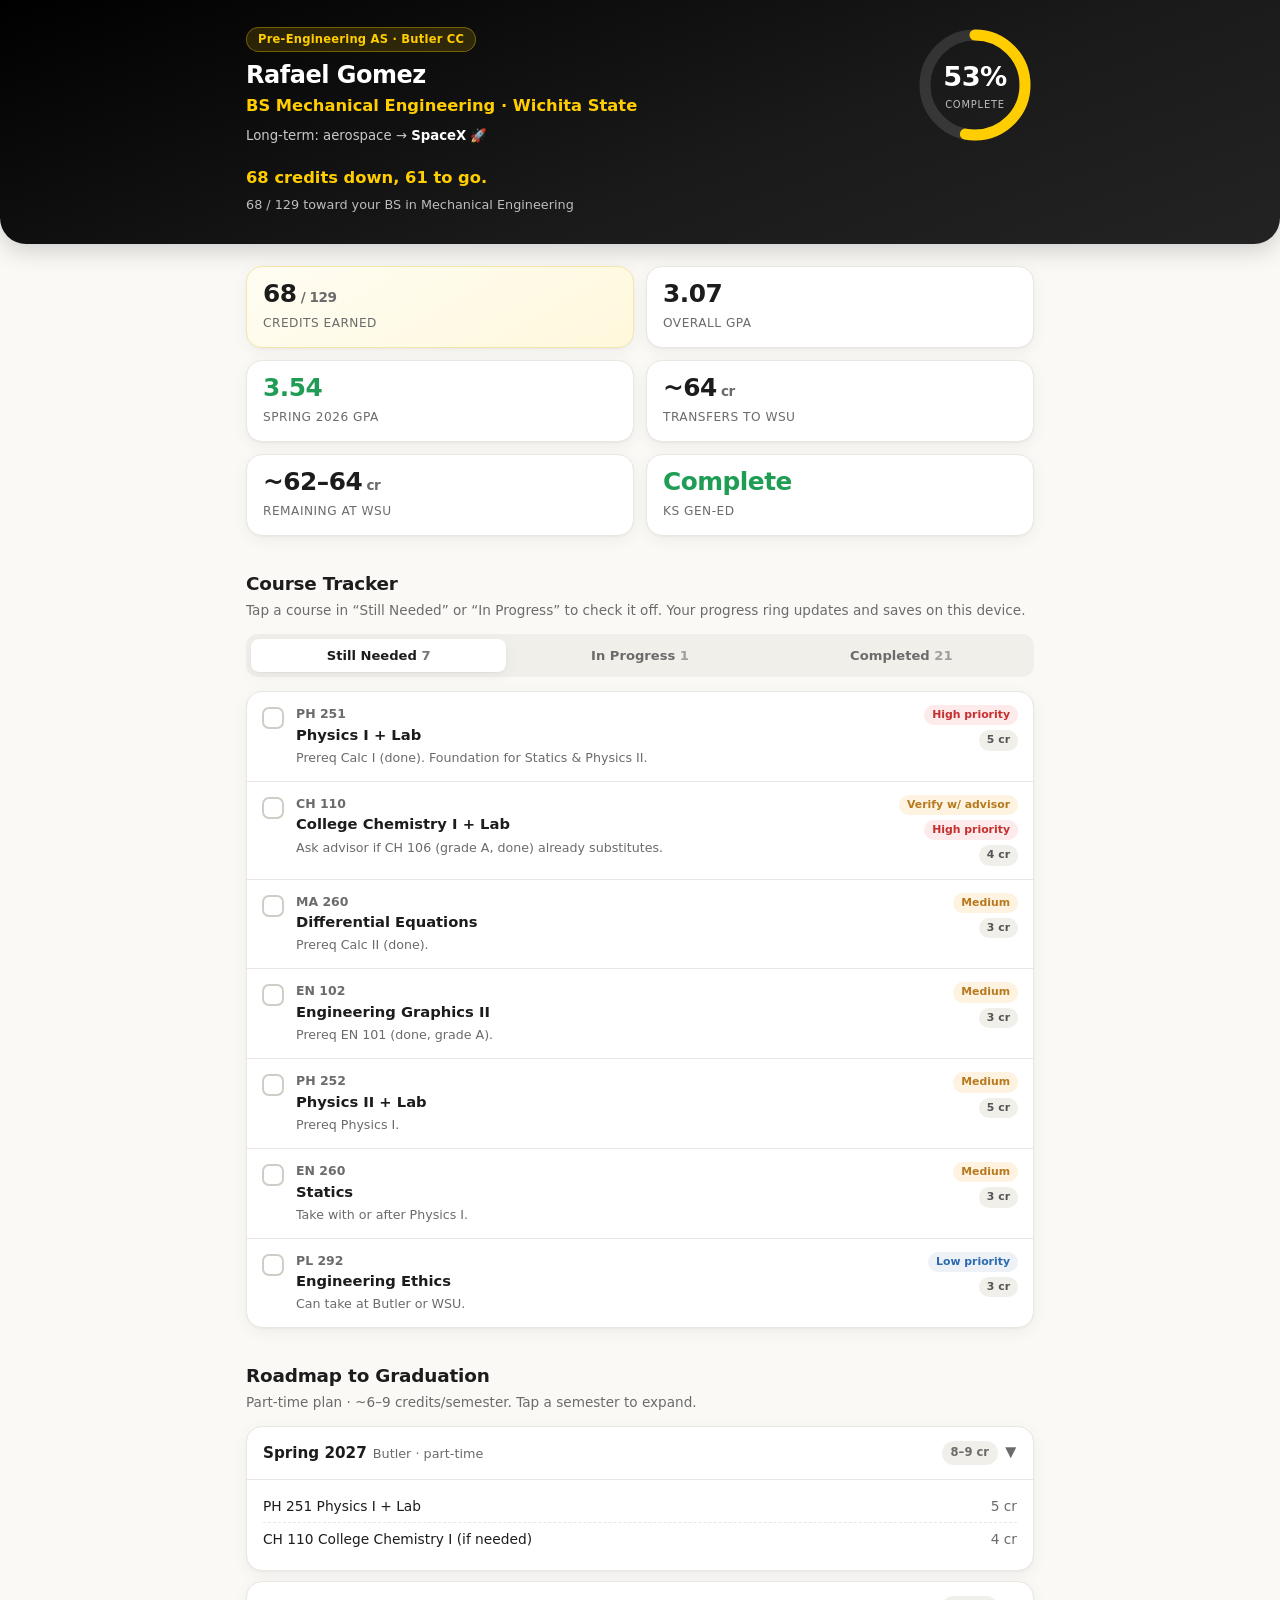
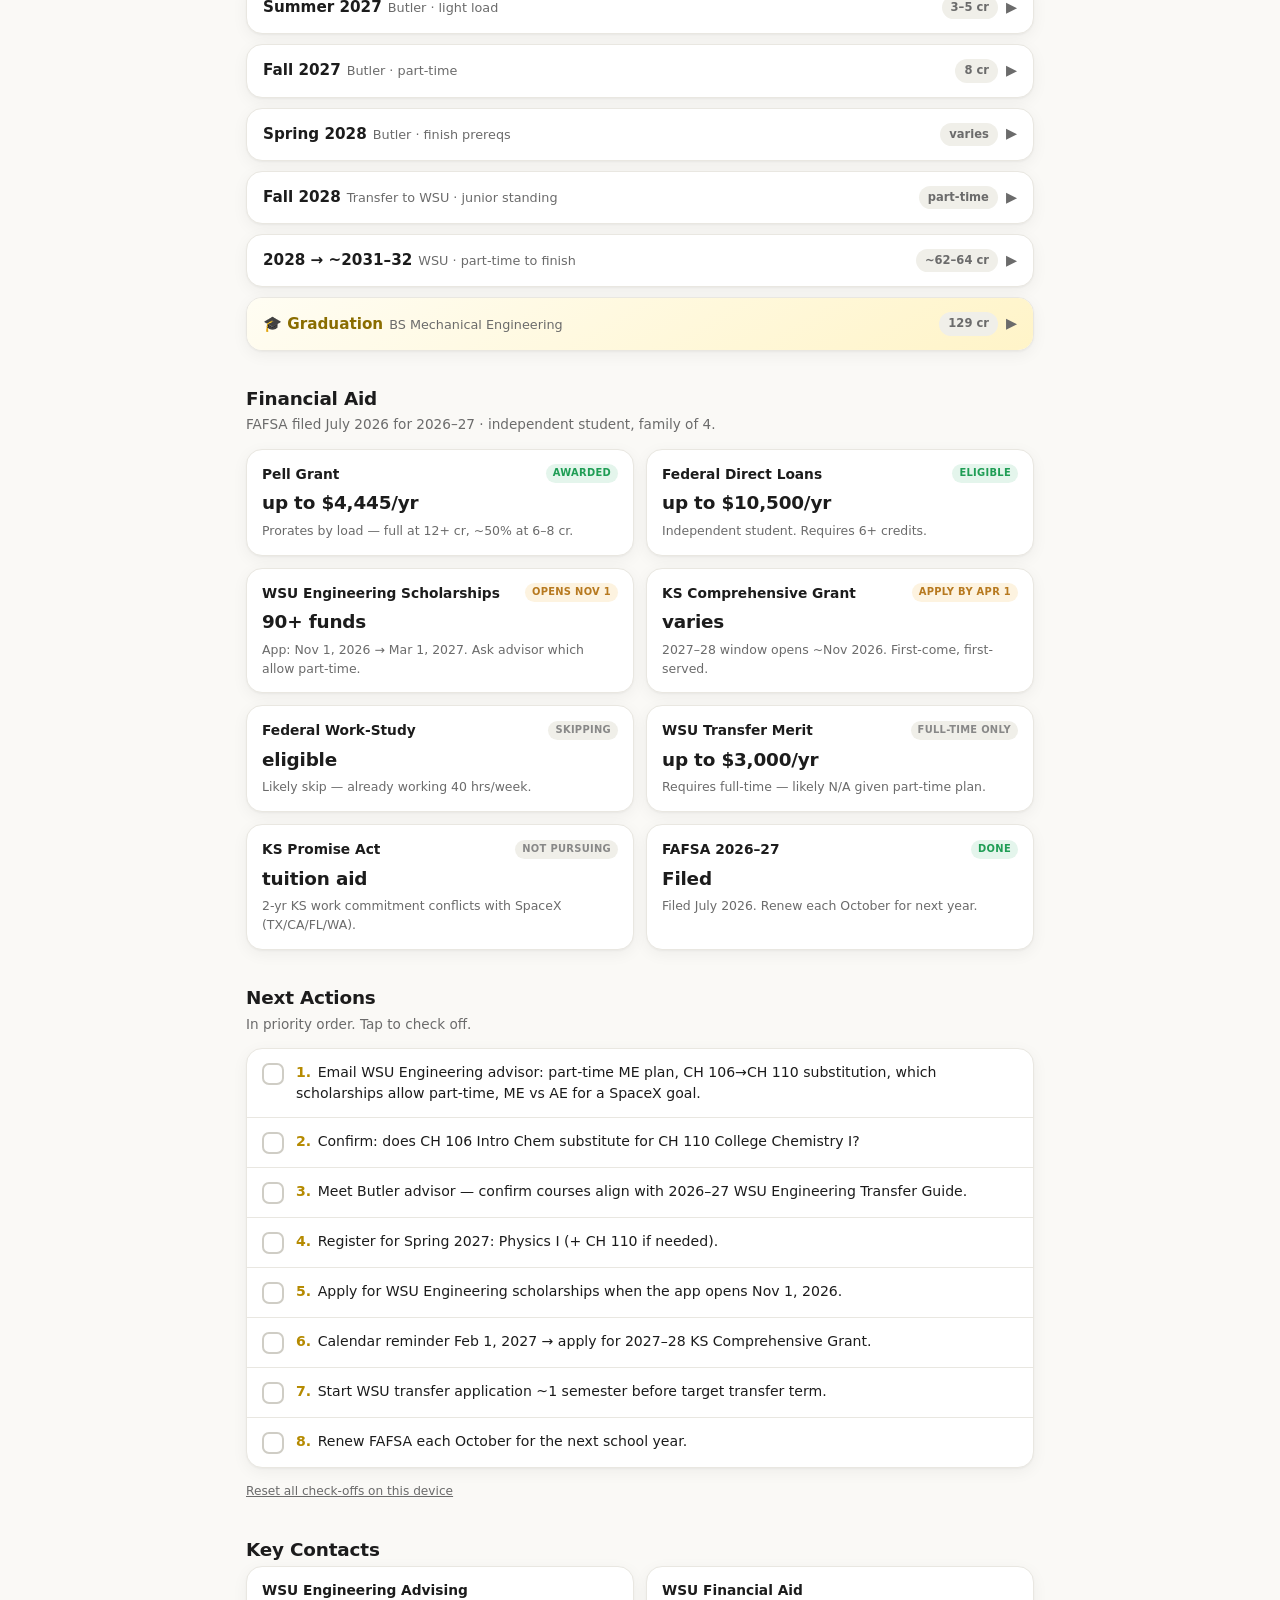
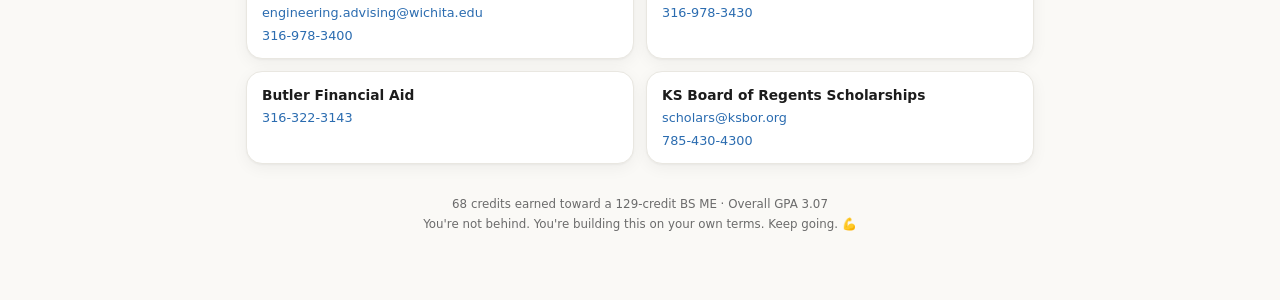
==== index.html @ cb92fef7 "Initial commit: WSU ME transfer tracker" ====
<!DOCTYPE html>
<html lang="en">
<head>
<meta charset="UTF-8">
<meta name="viewport" content="width=device-width, initial-scale=1.0">
<meta name="theme-color" content="#000000">
<title>Rafael's WSU ME Transfer Tracker</title>
<style>
/* ============================================================
   ALL YOUR DATA IS IN data.js — you don't need to touch this file
   to update a course. See README.md.
   ============================================================ */
:root{
  --gold:#FFCD00;
  --gold-soft:#FFE580;
  --black:#111111;
  --ink:#1c1c1c;
  --muted:#6b6b6b;
  --bg:#faf9f6;
  --card:#ffffff;
  --line:#e9e7e1;
  --green:#1f9d55;
  --green-soft:#e4f5ec;
  --amber:#b7791f;
  --amber-soft:#fdf3e0;
  --blue:#2b6cb0;
  --shadow:0 1px 2px rgba(0,0,0,.04),0 4px 16px rgba(0,0,0,.05);
  --radius:16px;
}
*{box-sizing:border-box;margin:0;padding:0}
html{-webkit-text-size-adjust:100%}
body{
  font-family:'Inter',system-ui,-apple-system,'Segoe UI',Roboto,sans-serif;
  background:var(--bg);color:var(--ink);line-height:1.5;
  padding-bottom:56px;
}
.wrap{max-width:820px;margin:0 auto;padding:0 16px}
h2{font-size:1.15rem;letter-spacing:-.01em;margin-bottom:2px}
.section{margin-top:34px}
.section-sub{color:var(--muted);font-size:.85rem;margin-bottom:14px}
.card{background:var(--card);border:1px solid var(--line);border-radius:var(--radius);box-shadow:var(--shadow)}

/* ---------- HERO ---------- */
.hero{
  background:linear-gradient(160deg,#000 0%,#1a1a1a 60%,#232323 100%);
  color:#fff;border-radius:0 0 26px 26px;padding:26px 0 30px;
  box-shadow:0 6px 24px rgba(0,0,0,.18);
}
.hero .wrap{display:flex;flex-direction:column;gap:20px}
.hero-top{display:flex;justify-content:space-between;align-items:flex-start;gap:16px;flex-wrap:wrap}
.hero h1{font-size:1.5rem;line-height:1.15;letter-spacing:-.02em}
.hero .goal{color:var(--gold);font-weight:600;font-size:1.02rem;margin-top:4px}
.hero .meta{color:#c9c9c9;font-size:.83rem;margin-top:8px}
.hero .meta b{color:#fff;font-weight:600}
.badge{display:inline-block;background:rgba(255,205,0,.14);color:var(--gold);
  border:1px solid rgba(255,205,0,.35);border-radius:999px;padding:3px 11px;font-size:.72rem;font-weight:600;letter-spacing:.02em}

/* progress ring */
.ring-wrap{display:flex;align-items:center;gap:16px}
.ring{position:relative;width:118px;height:118px;flex-shrink:0}
.ring svg{transform:rotate(-90deg)}
.ring .val{position:absolute;inset:0;display:flex;flex-direction:column;align-items:center;justify-content:center}
.ring .pct{font-size:1.7rem;font-weight:700;letter-spacing:-.02em}
.ring .lbl{font-size:.62rem;color:#bdbdbd;text-transform:uppercase;letter-spacing:.08em}
.motiv{font-size:1.02rem;font-weight:600}
.motiv b{color:var(--gold)}
.motiv .sub{display:block;color:#bdbdbd;font-size:.8rem;font-weight:400;margin-top:4px}

/* ---------- KPI ---------- */
.kpis{display:grid;grid-template-columns:repeat(2,1fr);gap:12px}
.kpi{padding:15px 16px}
.kpi .n{font-size:1.55rem;font-weight:700;letter-spacing:-.02em;line-height:1}
.kpi .n small{font-size:.85rem;color:var(--muted);font-weight:600}
.kpi .k{color:var(--muted);font-size:.76rem;margin-top:7px;text-transform:uppercase;letter-spacing:.04em}
.kpi.ok .n{color:var(--green)}
.kpi.gold{background:linear-gradient(150deg,#fffdf3,#fff8dc);border-color:#f2e6a8}

/* ---------- TABS ---------- */
.tabs{display:flex;gap:6px;background:#f0efe9;padding:5px;border-radius:12px;margin-bottom:14px}
.tab{flex:1;border:none;background:transparent;padding:9px 6px;border-radius:8px;font-size:.82rem;font-weight:600;color:var(--muted);cursor:pointer;font-family:inherit;transition:.15s}
.tab.active{background:#fff;color:var(--ink);box-shadow:var(--shadow)}
.tab .cnt{opacity:.6;font-weight:600}

/* ---------- COURSE ROWS ---------- */
.course{display:flex;align-items:flex-start;gap:12px;padding:13px 15px;border-bottom:1px solid var(--line)}
.course:last-child{border-bottom:none}
.course .check{width:22px;height:22px;border-radius:7px;border:2px solid #cfcdc5;flex-shrink:0;margin-top:2px;display:flex;align-items:center;justify-content:center;cursor:pointer;transition:.15s;background:#fff}
.course.done .check{background:var(--green);border-color:var(--green)}
.course .check svg{opacity:0;transition:.15s}
.course.done .check svg{opacity:1}
.course.static .check{cursor:default;border-radius:50%;border-color:var(--green);background:var(--green)}
.course .body{flex:1;min-width:0}
.course .title{font-weight:600;font-size:.92rem}
.course.done .title{color:var(--muted)}
.course .code{color:var(--muted);font-weight:600;font-size:.78rem}
.course .notes{color:var(--muted);font-size:.79rem;margin-top:3px}
.course .right{display:flex;flex-direction:column;align-items:flex-end;gap:5px;flex-shrink:0}
.pill{font-size:.68rem;font-weight:700;padding:2px 8px;border-radius:999px;white-space:nowrap}
.pill.grade{background:var(--green-soft);color:var(--green)}
.pill.cr{background:#f0efe9;color:#555}
.pill.hi{background:#fdeaea;color:#c53030}
.pill.med{background:var(--amber-soft);color:var(--amber)}
.pill.low{background:#eef2f7;color:var(--blue)}
.pill.verify{background:#fdf3e0;color:var(--amber)}

/* ---------- ROADMAP ---------- */
.term{margin-bottom:10px;overflow:hidden}
.term-head{display:flex;justify-content:space-between;align-items:center;padding:14px 16px;cursor:pointer;gap:10px}
.term-head .t{font-weight:700;font-size:.95rem}
.term-head .t span{color:var(--muted);font-weight:500;font-size:.8rem;margin-left:6px}
.term-head .load{font-size:.72rem;color:var(--muted);background:#f0efe9;padding:3px 9px;border-radius:999px;font-weight:600}
.term-head .chev{color:var(--muted);transition:.2s;font-size:.9rem}
.term.open .chev{transform:rotate(90deg)}
.term-body{display:none;padding:0 16px 14px;border-top:1px solid var(--line)}
.term.open .term-body{display:block}
.term-body ul{list-style:none;margin-top:10px}
.term-body li{display:flex;justify-content:space-between;gap:10px;padding:6px 0;font-size:.86rem;border-bottom:1px dashed var(--line)}
.term-body li:last-child{border-bottom:none}
.term-body li span:last-child{color:var(--muted);flex-shrink:0}
.term.grad .term-head{background:linear-gradient(150deg,#fffdf3,#fff4c8);border-color:#f2e6a8}
.term.grad .t{color:#8a6d00}

/* ---------- AID ---------- */
.aid-grid{display:grid;grid-template-columns:repeat(2,1fr);gap:12px}
.aid{padding:14px 15px}
.aid .h{display:flex;justify-content:space-between;align-items:center;gap:8px;margin-bottom:5px}
.aid .name{font-weight:600;font-size:.86rem}
.aid .amt{font-size:1.15rem;font-weight:700;letter-spacing:-.01em;margin:3px 0 5px}
.aid .d{color:var(--muted);font-size:.78rem}
.tag{font-size:.62rem;font-weight:700;padding:2px 7px;border-radius:999px;text-transform:uppercase;letter-spacing:.03em;white-space:nowrap}
.tag.on{background:var(--green-soft);color:var(--green)}
.tag.soon{background:var(--amber-soft);color:var(--amber)}
.tag.off{background:#f0efe9;color:#888}

/* ---------- TASKS ---------- */
.task{display:flex;gap:12px;padding:13px 15px;border-bottom:1px solid var(--line);align-items:flex-start}
.task:last-child{border-bottom:none}
.task .check{width:22px;height:22px;border-radius:7px;border:2px solid #cfcdc5;flex-shrink:0;margin-top:1px;display:flex;align-items:center;justify-content:center;cursor:pointer;background:#fff;transition:.15s}
.task.done .check{background:var(--green);border-color:var(--green)}
.task .check svg{opacity:0}.task.done .check svg{opacity:1}
.task .txt{font-size:.88rem}
.task.done .txt{color:var(--muted);text-decoration:line-through}
.task .n{font-weight:700;color:var(--gold-dark,#b58a00);margin-right:2px}

/* ---------- CONTACTS ---------- */
.contacts{display:grid;grid-template-columns:repeat(2,1fr);gap:12px}
.contact{padding:13px 15px}
.contact .who{font-weight:600;font-size:.86rem}
.contact a{color:var(--blue);text-decoration:none;font-size:.8rem;display:block;margin-top:3px;word-break:break-word}

.reset{background:none;border:none;color:var(--muted);font-size:.76rem;text-decoration:underline;cursor:pointer;font-family:inherit;margin-top:16px}
.foot{text-align:center;color:var(--muted);font-size:.74rem;margin:30px 0 10px;line-height:1.7}

@media(max-width:560px){
  .kpis{grid-template-columns:repeat(2,1fr)}
  .aid-grid,.contacts{grid-template-columns:1fr}
  .hero-top{flex-direction:column}
  .hero h1{font-size:1.35rem}
}
</style>
</head>
<body>

<!-- ============ HERO ============ -->
<header class="hero">
  <div class="wrap">
    <div class="hero-top">
      <div>
        <span class="badge">Pre-Engineering AS · Butler CC</span>
        <h1 style="margin-top:10px">Rafael Gomez</h1>
        <div class="goal">BS Mechanical Engineering · Wichita State</div>
        <div class="meta">Long-term: aerospace → <b>SpaceX</b> 🚀</div>
      </div>
      <div class="ring-wrap">
        <div class="ring">
          <svg width="118" height="118" viewBox="0 0 118 118">
            <circle cx="59" cy="59" r="50" fill="none" stroke="rgba(255,255,255,.12)" stroke-width="11"/>
            <circle id="ringFill" cx="59" cy="59" r="50" fill="none" stroke="#FFCD00" stroke-width="11" stroke-linecap="round" stroke-dasharray="314.16" stroke-dashoffset="314.16"/>
          </svg>
          <div class="val"><div class="pct" id="ringPct">0%</div><div class="lbl">complete</div></div>
        </div>
      </div>
    </div>
    <div class="motiv" id="motiv">Loading…</div>
  </div>
</header>

<div class="wrap">

  <!-- ============ KPIs ============ -->
  <section class="section" style="margin-top:22px">
    <div class="kpis" id="kpis"></div>
  </section>

  <!-- ============ COURSE TRACKER ============ -->
  <section class="section">
    <h2>Course Tracker</h2>
    <div class="section-sub">Tap a course in “Still Needed” or “In Progress” to check it off. Your progress ring updates and saves on this device.</div>
    <div class="tabs" id="tabs"></div>
    <div class="card" id="courseList"></div>
  </section>

  <!-- ============ ROADMAP ============ -->
  <section class="section">
    <h2>Roadmap to Graduation</h2>
    <div class="section-sub">Part-time plan · ~6–9 credits/semester. Tap a semester to expand.</div>
    <div id="roadmap"></div>
  </section>

  <!-- ============ FINANCIAL AID ============ -->
  <section class="section">
    <h2>Financial Aid</h2>
    <div class="section-sub">FAFSA filed July 2026 for 2026–27 · independent student, family of 4.</div>
    <div class="aid-grid" id="aid"></div>
  </section>

  <!-- ============ TASKS ============ -->
  <section class="section">
    <h2>Next Actions</h2>
    <div class="section-sub">In priority order. Tap to check off.</div>
    <div class="card" id="tasks"></div>
    <button class="reset" id="resetBtn">Reset all check-offs on this device</button>
  </section>

  <!-- ============ CONTACTS ============ -->
  <section class="section">
    <h2>Key Contacts</h2>
    <div class="contacts" id="contacts"></div>
  </section>

  <div class="foot">
    68 credits earned toward a 129-credit BS ME · Overall GPA 3.07<br>
    You're not behind. You're building this on your own terms. Keep going. 💪
  </div>
</div>

<script src="data.js"></script>
<script>
/* ============================================================
   RENDERING LOGIC — you shouldn't need to edit below this line.
   To update your data, edit data.js.
   ============================================================ */
const STORE_KEY = 'rafael-wsu-tracker-v1';
let state = load();

function load(){ try{return JSON.parse(localStorage.getItem(STORE_KEY))||{}}catch(e){return {}} }
function save(){ try{localStorage.setItem(STORE_KEY, JSON.stringify(state))}catch(e){} }

// merge saved checkoffs into course/task data
DATA.courses.forEach(c=>{ if(c.id in state) c.done = state[c.id]; });
DATA.tasks.forEach(t=>{ if(t.id in state) t.done = state[t.id]; });

const CHECK = '<svg width="13" height="13" viewBox="0 0 24 24" fill="none" stroke="#fff" stroke-width="3.5" stroke-linecap="round" stroke-linejoin="round"><polyline points="20 6 9 17 4 12"/></svg>';

/* ---------- progress ---------- */
function computeProgress(){
  const base = DATA.creditsEarnedBase;
  const bonus = DATA.courses
    .filter(c=>c.done && (c.status==='needed'||c.status==='progress'))
    .reduce((s,c)=>s+c.credits,0);
  const earned = base + bonus;
  const pct = Math.min(100, Math.round(earned/DATA.totalCredits*100));
  return {earned, pct, remaining: DATA.totalCredits-earned};
}
function renderRing(){
  const {earned,pct,remaining}=computeProgress();
  const circ=314.16;
  document.getElementById('ringFill').style.strokeDashoffset = circ-(circ*pct/100);
  document.getElementById('ringPct').textContent = pct+'%';
  document.getElementById('motiv').innerHTML =
    `<b>${earned} credits down, ${remaining} to go.</b>`+
    `<span class="sub">${earned} / ${DATA.totalCredits} toward your BS in Mechanical Engineering</span>`;
}

/* ---------- KPIs ---------- */
function renderKpis(){
  const el=document.getElementById('kpis');
  el.innerHTML = DATA.kpis.map(k=>`
    <div class="card kpi ${k.cls||''}">
      <div class="n">${k.value}${k.unit?`<small> ${k.unit}</small>`:''}</div>
      <div class="k">${k.label}</div>
    </div>`).join('');
}

/* ---------- courses ---------- */
let activeTab='needed';
function renderTabs(){
  const counts={completed:0,progress:0,needed:0};
  DATA.courses.forEach(c=>counts[c.status]++);
  const tabs=[
    {id:'needed',label:'Still Needed'},
    {id:'progress',label:'In Progress'},
    {id:'completed',label:'Completed'},
  ];
  document.getElementById('tabs').innerHTML = tabs.map(t=>
    `<button class="tab ${t.id===activeTab?'active':''}" data-tab="${t.id}">${t.label} <span class="cnt">${counts[t.id]}</span></button>`
  ).join('');
  document.querySelectorAll('.tab').forEach(b=>b.onclick=()=>{activeTab=b.dataset.tab;renderTabs();renderCourses();});
}
function prioPill(p){
  if(p==='high')return '<span class="pill hi">High priority</span>';
  if(p==='med')return '<span class="pill med">Medium</span>';
  if(p==='low')return '<span class="pill low">Low priority</span>';
  return '';
}
function renderCourses(){
  const list=DATA.courses.filter(c=>c.status===activeTab);
  const el=document.getElementById('courseList');
  el.innerHTML=list.map(c=>{
    const done=!!c.done;
    const isStatic=c.status==='completed';
    const right = isStatic
      ? `<span class="pill grade">${c.grade}</span><span class="pill cr">${c.credits} cr</span><span class="course-term" style="color:var(--muted);font-size:.72rem">${c.term||''}</span>`
      : `${c.verify?'<span class="pill verify">Verify w/ advisor</span>':''}${prioPill(c.prio)}<span class="pill cr">${c.credits} cr</span>`;
    return `<div class="course ${done?'done':''} ${isStatic?'static':''}" data-id="${c.id}" data-static="${isStatic}">
      <div class="check">${CHECK}</div>
      <div class="body">
        <div class="code">${c.code}</div>
        <div class="title">${c.title}</div>
        ${c.notes?`<div class="notes">${c.notes}</div>`:''}
      </div>
      <div class="right">${right}</div>
    </div>`;
  }).join('') || '<div style="padding:20px;text-align:center;color:var(--muted);font-size:.85rem">Nothing here.</div>';

  el.querySelectorAll('.course').forEach(row=>{
    if(row.dataset.static==='true')return;
    row.querySelector('.check').onclick=()=>{
      const id=row.dataset.id;
      const c=DATA.courses.find(x=>x.id===id);
      c.done=!c.done; state[id]=c.done; save();
      renderCourses(); renderRing(); renderTabs();
    };
  });
}

/* ---------- roadmap ---------- */
function renderRoadmap(){
  document.getElementById('roadmap').innerHTML = DATA.roadmap.map((t,i)=>`
    <div class="card term ${i===0?'open':''} ${t.grad?'grad':''}">
      <div class="term-head">
        <div class="t">${t.term}${t.note?`<span>${t.note}</span>`:''}</div>
        <div style="display:flex;align-items:center;gap:8px">
          <span class="load">${t.load}</span>
          <span class="chev">▶</span>
        </div>
      </div>
      <div class="term-body">
        <ul>${t.courses.map(c=>`<li><span>${c.name}</span><span>${c.cr}</span></li>`).join('')}</ul>
      </div>
    </div>`).join('');
  document.querySelectorAll('.term-head').forEach(h=>h.onclick=()=>h.parentElement.classList.toggle('open'));
}

/* ---------- aid ---------- */
function renderAid(){
  document.getElementById('aid').innerHTML = DATA.aid.map(a=>`
    <div class="card aid">
      <div class="h"><div class="name">${a.name}</div><span class="tag ${a.tagCls}">${a.tag}</span></div>
      <div class="amt">${a.amount}</div>
      <div class="d">${a.detail}</div>
    </div>`).join('');
}

/* ---------- tasks ---------- */
function renderTasks(){
  const el=document.getElementById('tasks');
  el.innerHTML=DATA.tasks.map((t,i)=>`
    <div class="task ${t.done?'done':''}" data-id="${t.id}">
      <div class="check">${CHECK}</div>
      <div class="txt"><span class="n">${i+1}.</span> ${t.text}</div>
    </div>`).join('');
  el.querySelectorAll('.task').forEach(row=>{
    row.querySelector('.check').onclick=()=>{
      const id=row.dataset.id, t=DATA.tasks.find(x=>x.id===id);
      t.done=!t.done; state[id]=t.done; save(); renderTasks();
    };
  });
}

/* ---------- contacts ---------- */
function renderContacts(){
  document.getElementById('contacts').innerHTML = DATA.contacts.map(c=>`
    <div class="card contact">
      <div class="who">${c.who}</div>
      ${c.email?`<a href="mailto:${c.email}">${c.email}</a>`:''}
      ${c.phone?`<a href="tel:${c.phone.replace(/[^0-9]/g,'')}">${c.phone}</a>`:''}
    </div>`).join('');
}

document.getElementById('resetBtn').onclick=()=>{
  if(confirm('Reset all check-offs on this device? Your data.js is not affected.')){
    localStorage.removeItem(STORE_KEY); location.reload();
  }
};

renderRing();renderKpis();renderTabs();renderCourses();renderRoadmap();renderAid();renderTasks();renderContacts();
</script>
</body>
</html>
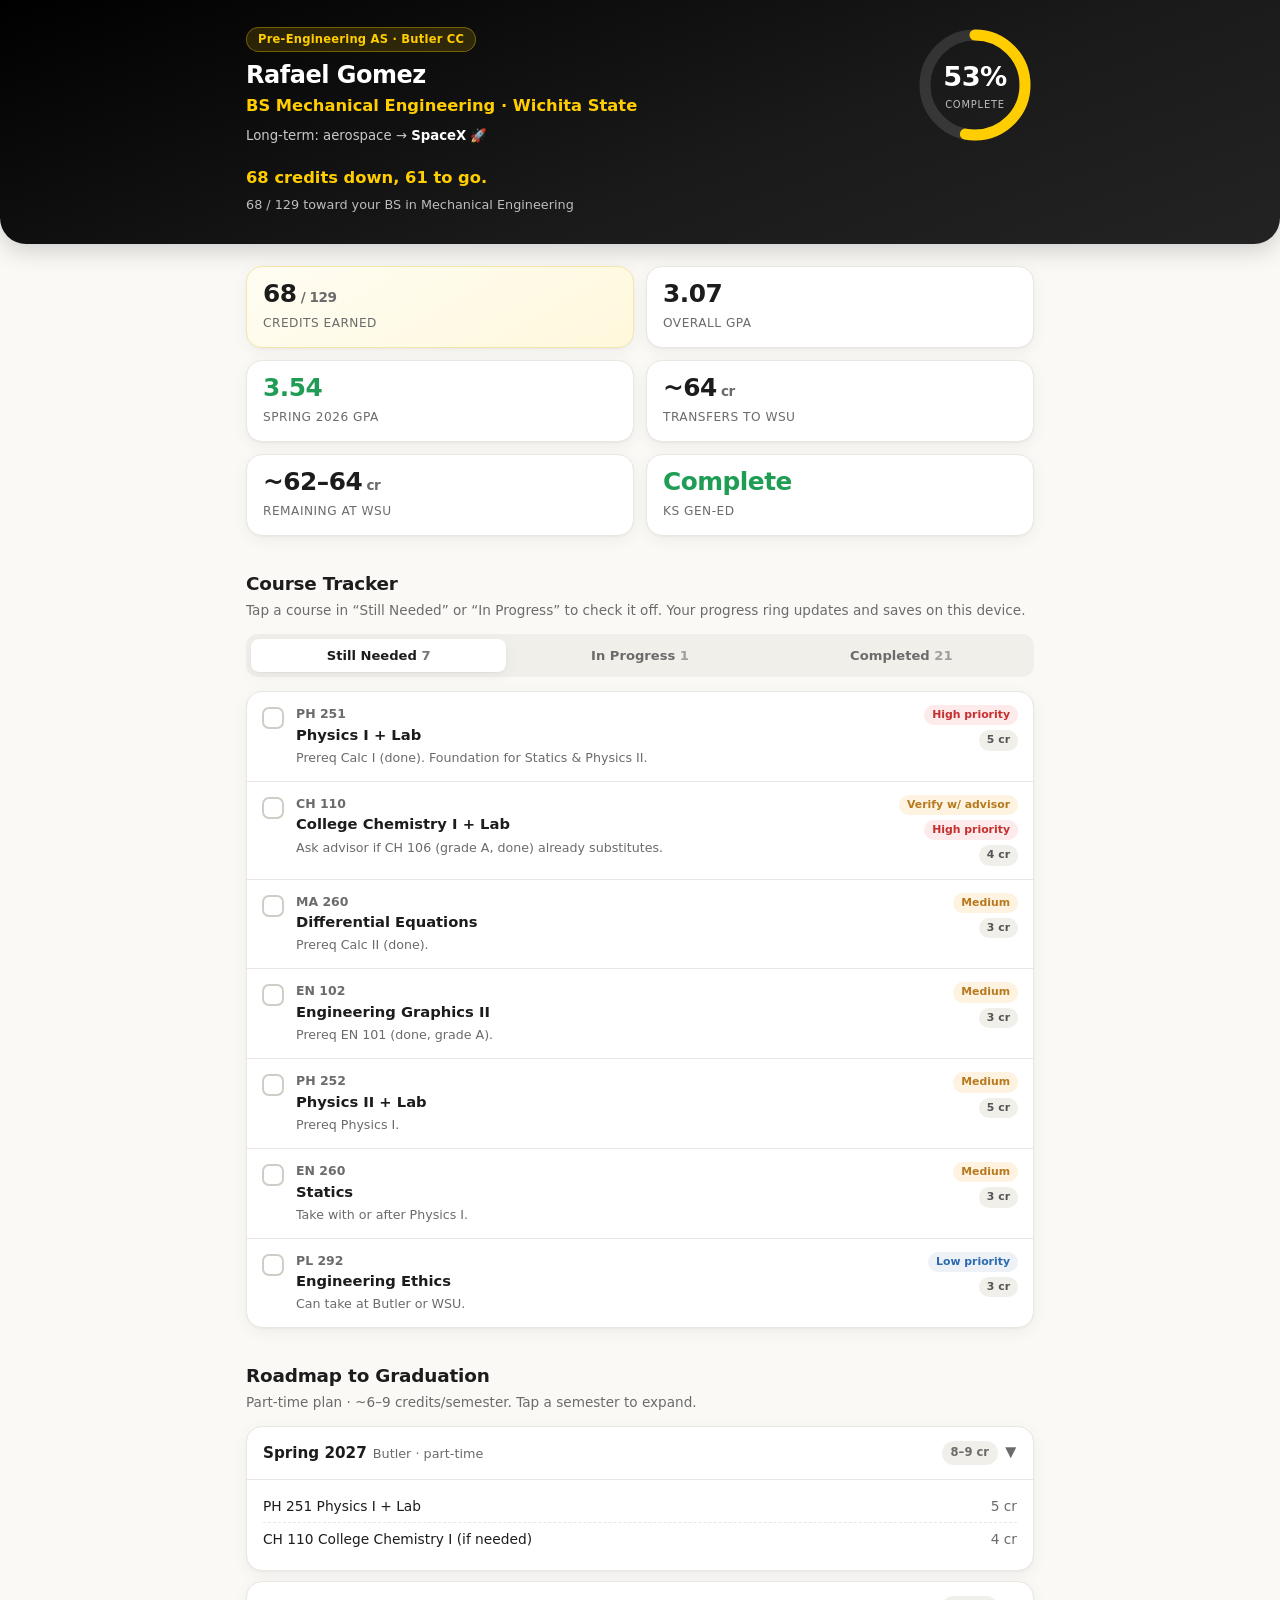
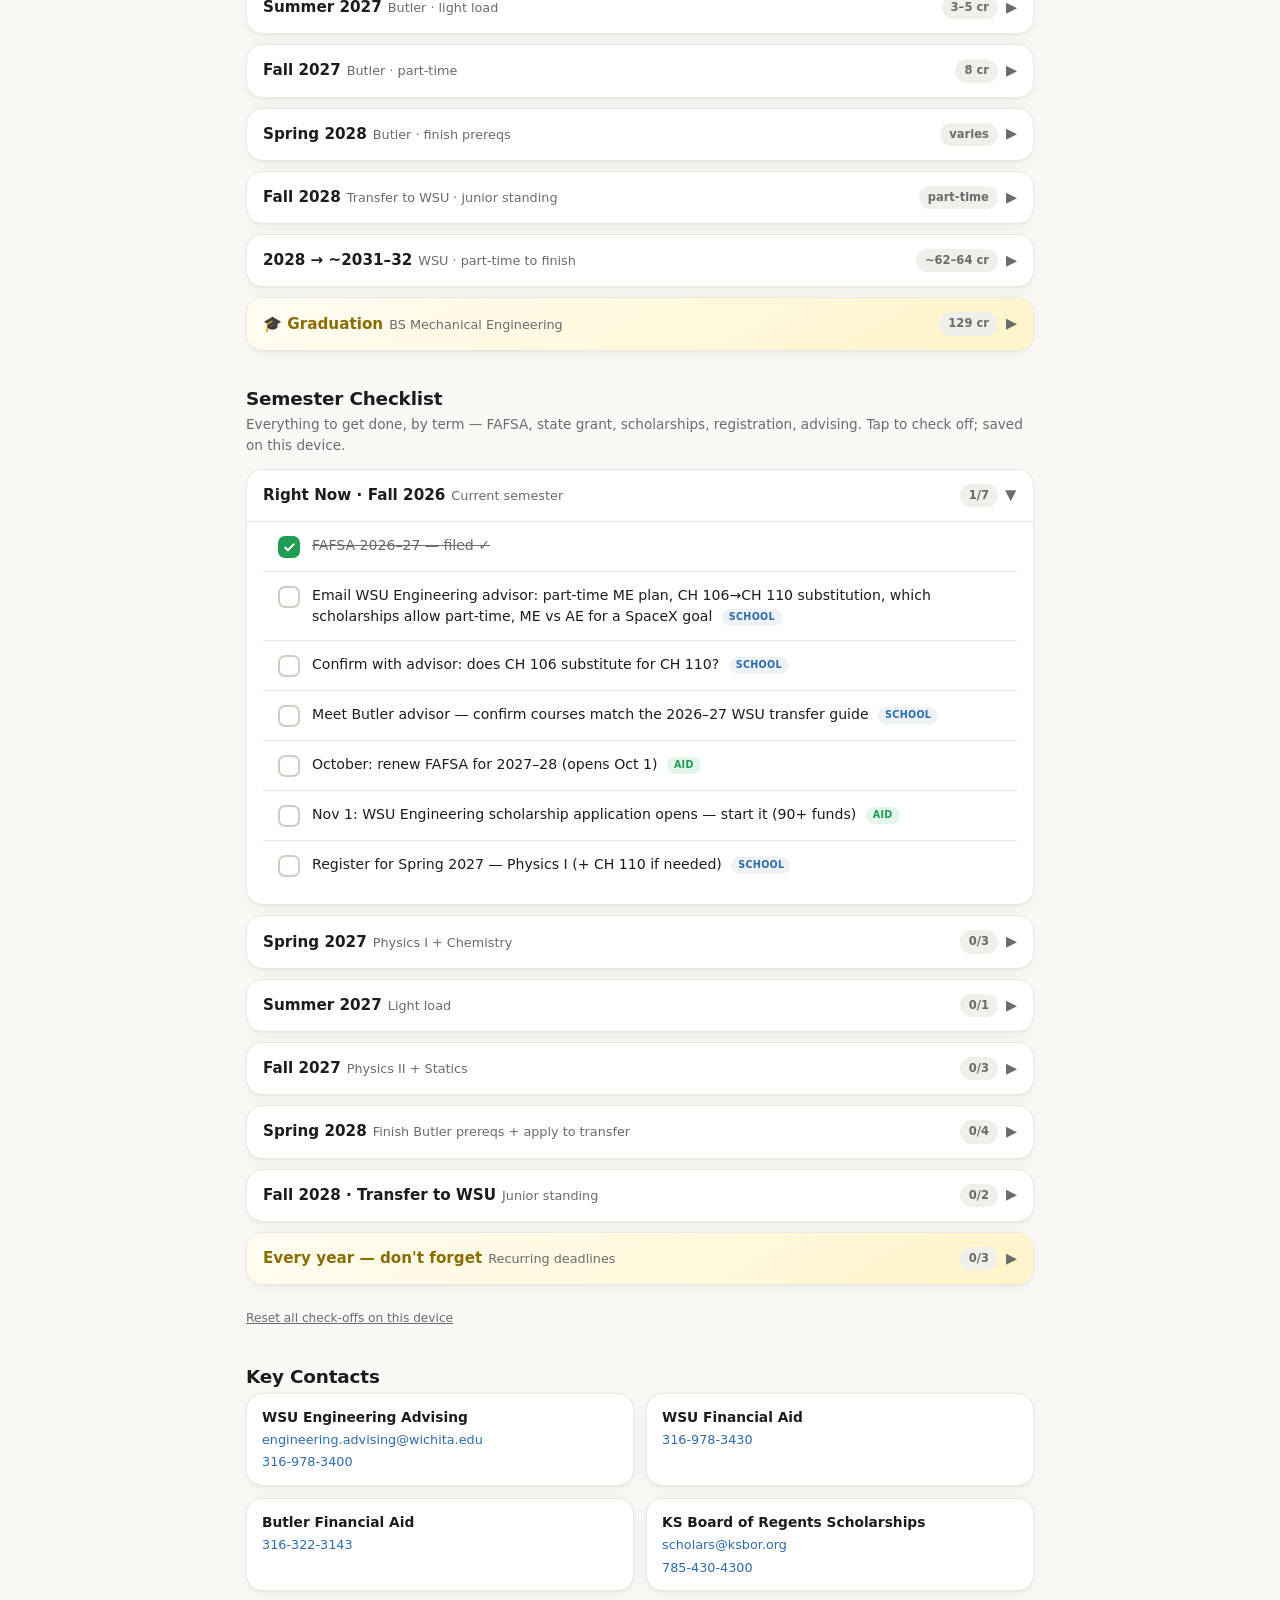
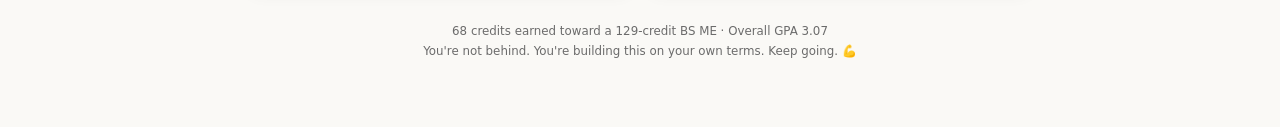
==== commit 2e458be6: "Replace financial data with semester checklist" ====
--- a/index.html
+++ b/index.html
@@ -141,6 +141,10 @@
 .task .txt{font-size:.88rem}
 .task.done .txt{color:var(--muted);text-decoration:line-through}
 .task .n{font-weight:700;color:var(--gold-dark,#b58a00);margin-right:2px}
+.ctag{font-size:.6rem;font-weight:700;padding:1px 7px;border-radius:999px;text-transform:uppercase;letter-spacing:.03em;white-space:nowrap;margin-left:5px;display:inline-block;vertical-align:middle}
+.ctag.deadline{background:#fdeaea;color:#c53030}
+.ctag.aid{background:var(--green-soft);color:var(--green)}
+.ctag.school{background:#eef2f7;color:var(--blue)}
 
 /* ---------- CONTACTS ---------- */
 .contacts{display:grid;grid-template-columns:repeat(2,1fr);gap:12px}
@@ -148,6 +152,17 @@
 .contact .who{font-weight:600;font-size:.86rem}
 .contact a{color:var(--blue);text-decoration:none;font-size:.8rem;display:block;margin-top:3px;word-break:break-word}
 
+/* ---------- LOCK ---------- */
+.lock{padding:22px 18px;text-align:center}
+.lock .lk{font-size:1.6rem;line-height:1}
+.lock .lt{font-weight:600;margin:8px 0 2px}
+.lock .ls{color:var(--muted);font-size:.8rem;margin-bottom:14px}
+.lock .row{display:flex;gap:8px;max-width:320px;margin:0 auto}
+.lock input{flex:1;padding:10px 12px;border:1px solid var(--line);border-radius:10px;font-size:.9rem;font-family:inherit;background:var(--bg)}
+.lock input:focus{outline:none;border-color:var(--gold);box-shadow:0 0 0 3px rgba(255,205,0,.25)}
+.lock button{background:var(--black);color:#fff;border:none;border-radius:10px;padding:10px 16px;font-weight:600;font-size:.86rem;cursor:pointer;font-family:inherit}
+.lock .err{color:#c53030;font-size:.78rem;margin-top:9px;min-height:1em}
+.relock{background:none;border:none;color:var(--muted);font-size:.74rem;text-decoration:underline;cursor:pointer;font-family:inherit;margin-top:10px}
 .reset{background:none;border:none;color:var(--muted);font-size:.76rem;text-decoration:underline;cursor:pointer;font-family:inherit;margin-top:16px}
 .foot{text-align:center;color:var(--muted);font-size:.74rem;margin:30px 0 10px;line-height:1.7}
 
@@ -207,18 +222,11 @@
     <div id="roadmap"></div>
   </section>
 
-  <!-- ============ FINANCIAL AID ============ -->
+  <!-- ============ SEMESTER CHECKLIST ============ -->
   <section class="section">
-    <h2>Financial Aid</h2>
-    <div class="section-sub">FAFSA filed July 2026 for 2026–27 · independent student, family of 4.</div>
-    <div class="aid-grid" id="aid"></div>
-  </section>
-
-  <!-- ============ TASKS ============ -->
-  <section class="section">
-    <h2>Next Actions</h2>
-    <div class="section-sub">In priority order. Tap to check off.</div>
-    <div class="card" id="tasks"></div>
+    <h2>Semester Checklist</h2>
+    <div class="section-sub">Everything to get done, by term — FAFSA, state grant, scholarships, registration, advising. Tap to check off; saved on this device.</div>
+    <div id="checklist"></div>
     <button class="reset" id="resetBtn">Reset all check-offs on this device</button>
   </section>
 
@@ -246,9 +254,9 @@
 function load(){ try{return JSON.parse(localStorage.getItem(STORE_KEY))||{}}catch(e){return {}} }
 function save(){ try{localStorage.setItem(STORE_KEY, JSON.stringify(state))}catch(e){} }
 
-// merge saved checkoffs into course/task data
+// merge saved checkoffs into course/checklist data
 DATA.courses.forEach(c=>{ if(c.id in state) c.done = state[c.id]; });
-DATA.tasks.forEach(t=>{ if(t.id in state) t.done = state[t.id]; });
+DATA.checklist.forEach(g=>g.items.forEach(it=>{ if(it.id in state) it.done = state[it.id]; }));
 
 const CHECK = '<svg width="13" height="13" viewBox="0 0 24 24" fill="none" stroke="#fff" stroke-width="3.5" stroke-linecap="round" stroke-linejoin="round"><polyline points="20 6 9 17 4 12"/></svg>';
 
@@ -352,28 +360,43 @@
   document.querySelectorAll('.term-head').forEach(h=>h.onclick=()=>h.parentElement.classList.toggle('open'));
 }
 
-/* ---------- aid ---------- */
-function renderAid(){
-  document.getElementById('aid').innerHTML = DATA.aid.map(a=>`
-    <div class="card aid">
-      <div class="h"><div class="name">${a.name}</div><span class="tag ${a.tagCls}">${a.tag}</span></div>
-      <div class="amt">${a.amount}</div>
-      <div class="d">${a.detail}</div>
-    </div>`).join('');
-}
-
-/* ---------- tasks ---------- */
-function renderTasks(){
-  const el=document.getElementById('tasks');
-  el.innerHTML=DATA.tasks.map((t,i)=>`
-    <div class="task ${t.done?'done':''}" data-id="${t.id}">
-      <div class="check">${CHECK}</div>
-      <div class="txt"><span class="n">${i+1}.</span> ${t.text}</div>
-    </div>`).join('');
+/* ---------- semester checklist ---------- */
+const TAG_LABEL={deadline:'Deadline', aid:'Aid', school:'School'};
+function renderChecklist(){
+  const el=document.getElementById('checklist');
+  el.innerHTML = DATA.checklist.map((g,gi)=>{
+    const total=g.items.length, done=g.items.filter(i=>i.done).length;
+    const allDone = done===total;
+    const rows=g.items.map(it=>{
+      const tag = (it.tag && TAG_LABEL[it.tag]) ? ` <span class="ctag ${it.tag}">${TAG_LABEL[it.tag]}</span>` : '';
+      return `<div class="task ${it.done?'done':''}" data-id="${it.id}">
+        <div class="check">${CHECK}</div>
+        <div class="txt">${it.text}${tag}</div>
+      </div>`;
+    }).join('');
+    return `<div class="card term ${gi===0?'open':''} ${g.recurring?'grad':''}">
+      <div class="term-head">
+        <div class="t">${g.term}${g.note?`<span>${g.note}</span>`:''}</div>
+        <div style="display:flex;align-items:center;gap:8px">
+          <span class="load">${done}/${total}${allDone&&total?' ✓':''}</span>
+          <span class="chev">▶</span>
+        </div>
+      </div>
+      <div class="term-body" style="padding-top:0">${rows}</div>
+    </div>`;
+  }).join('');
+
+  el.querySelectorAll('.term-head').forEach(h=>h.onclick=(e)=>{
+    if(e.target.closest('.task')) return;
+    h.parentElement.classList.toggle('open');
+  });
   el.querySelectorAll('.task').forEach(row=>{
-    row.querySelector('.check').onclick=()=>{
-      const id=row.dataset.id, t=DATA.tasks.find(x=>x.id===id);
-      t.done=!t.done; state[id]=t.done; save(); renderTasks();
+    row.querySelector('.check').onclick=(e)=>{
+      e.stopPropagation();
+      const id=row.dataset.id;
+      let item; DATA.checklist.forEach(g=>g.items.forEach(i=>{if(i.id===id)item=i;}));
+      if(!item)return;
+      item.done=!item.done; state[id]=item.done; save(); renderChecklist();
     };
   });
 }
@@ -394,7 +417,7 @@
   }
 };
 
-renderRing();renderKpis();renderTabs();renderCourses();renderRoadmap();renderAid();renderTasks();renderContacts();
+renderRing();renderKpis();renderTabs();renderCourses();renderRoadmap();renderChecklist();renderContacts();
 </script>
 </body>
 </html>
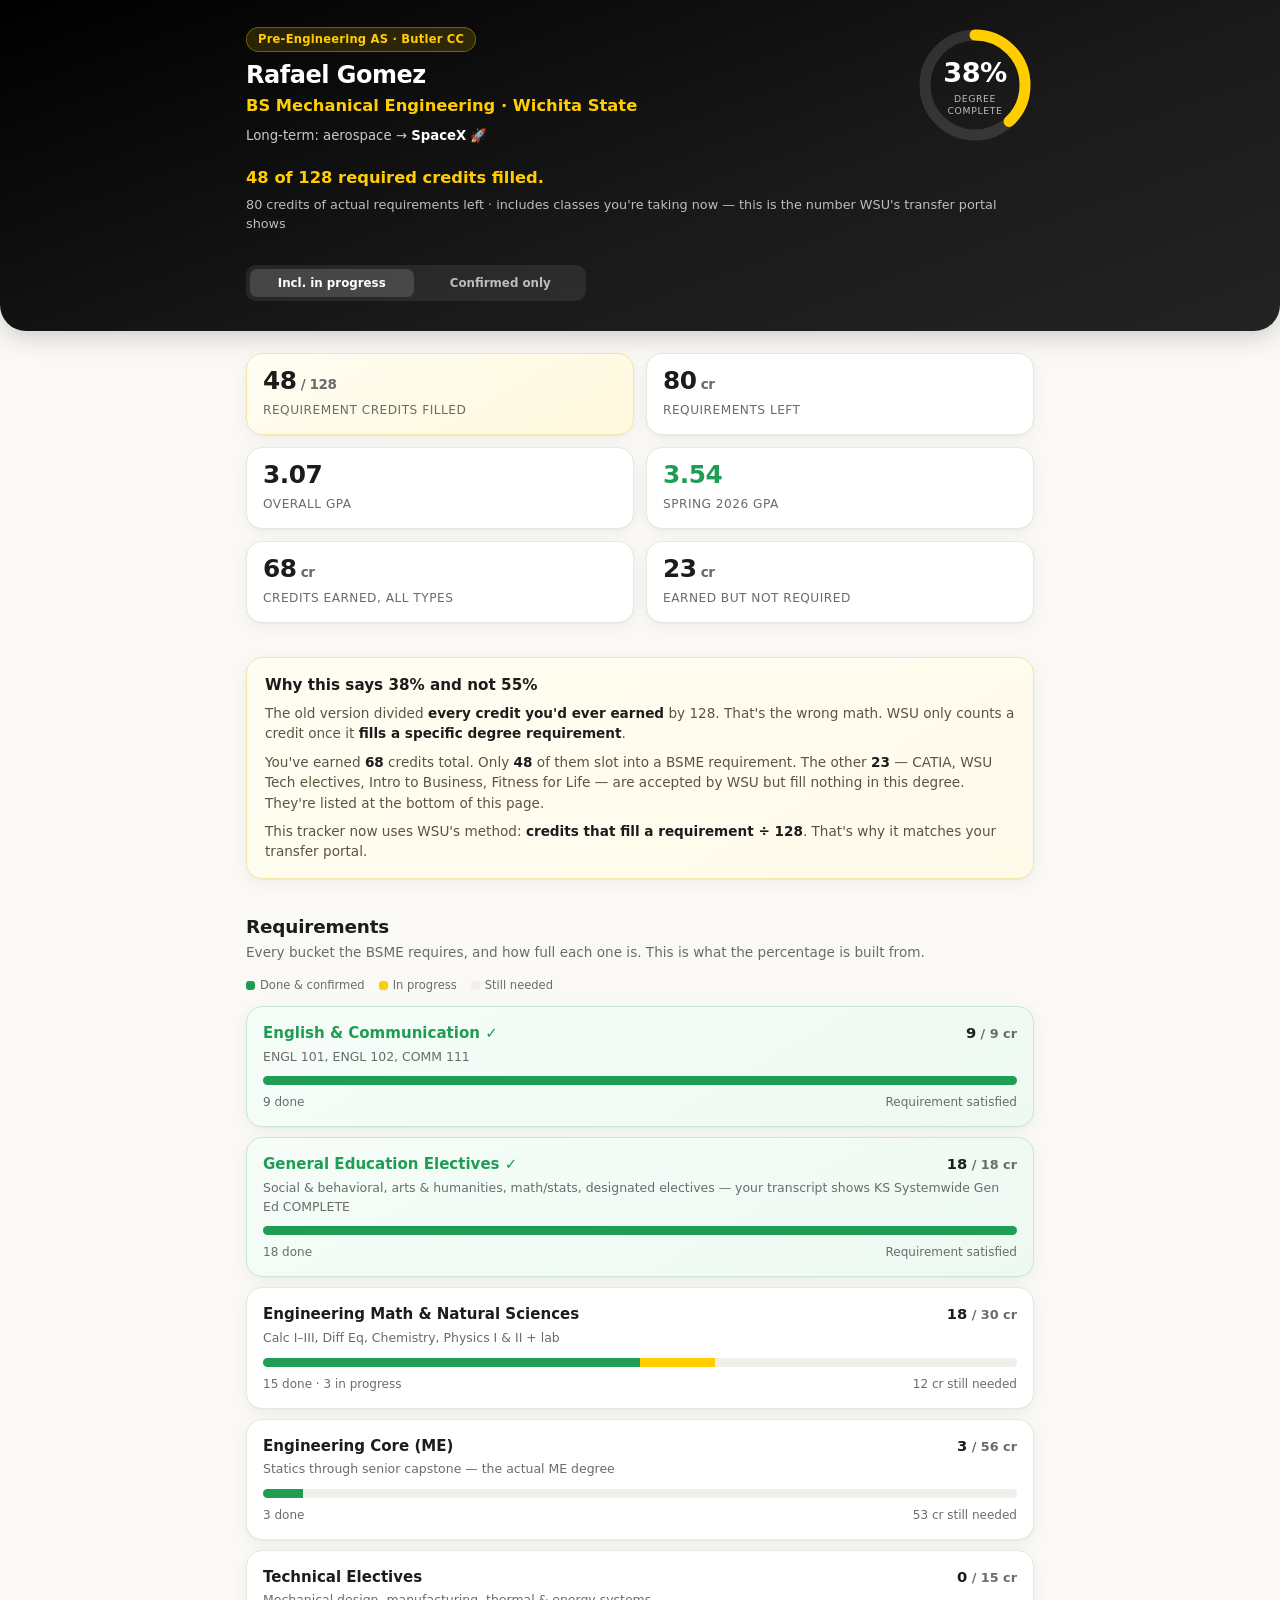
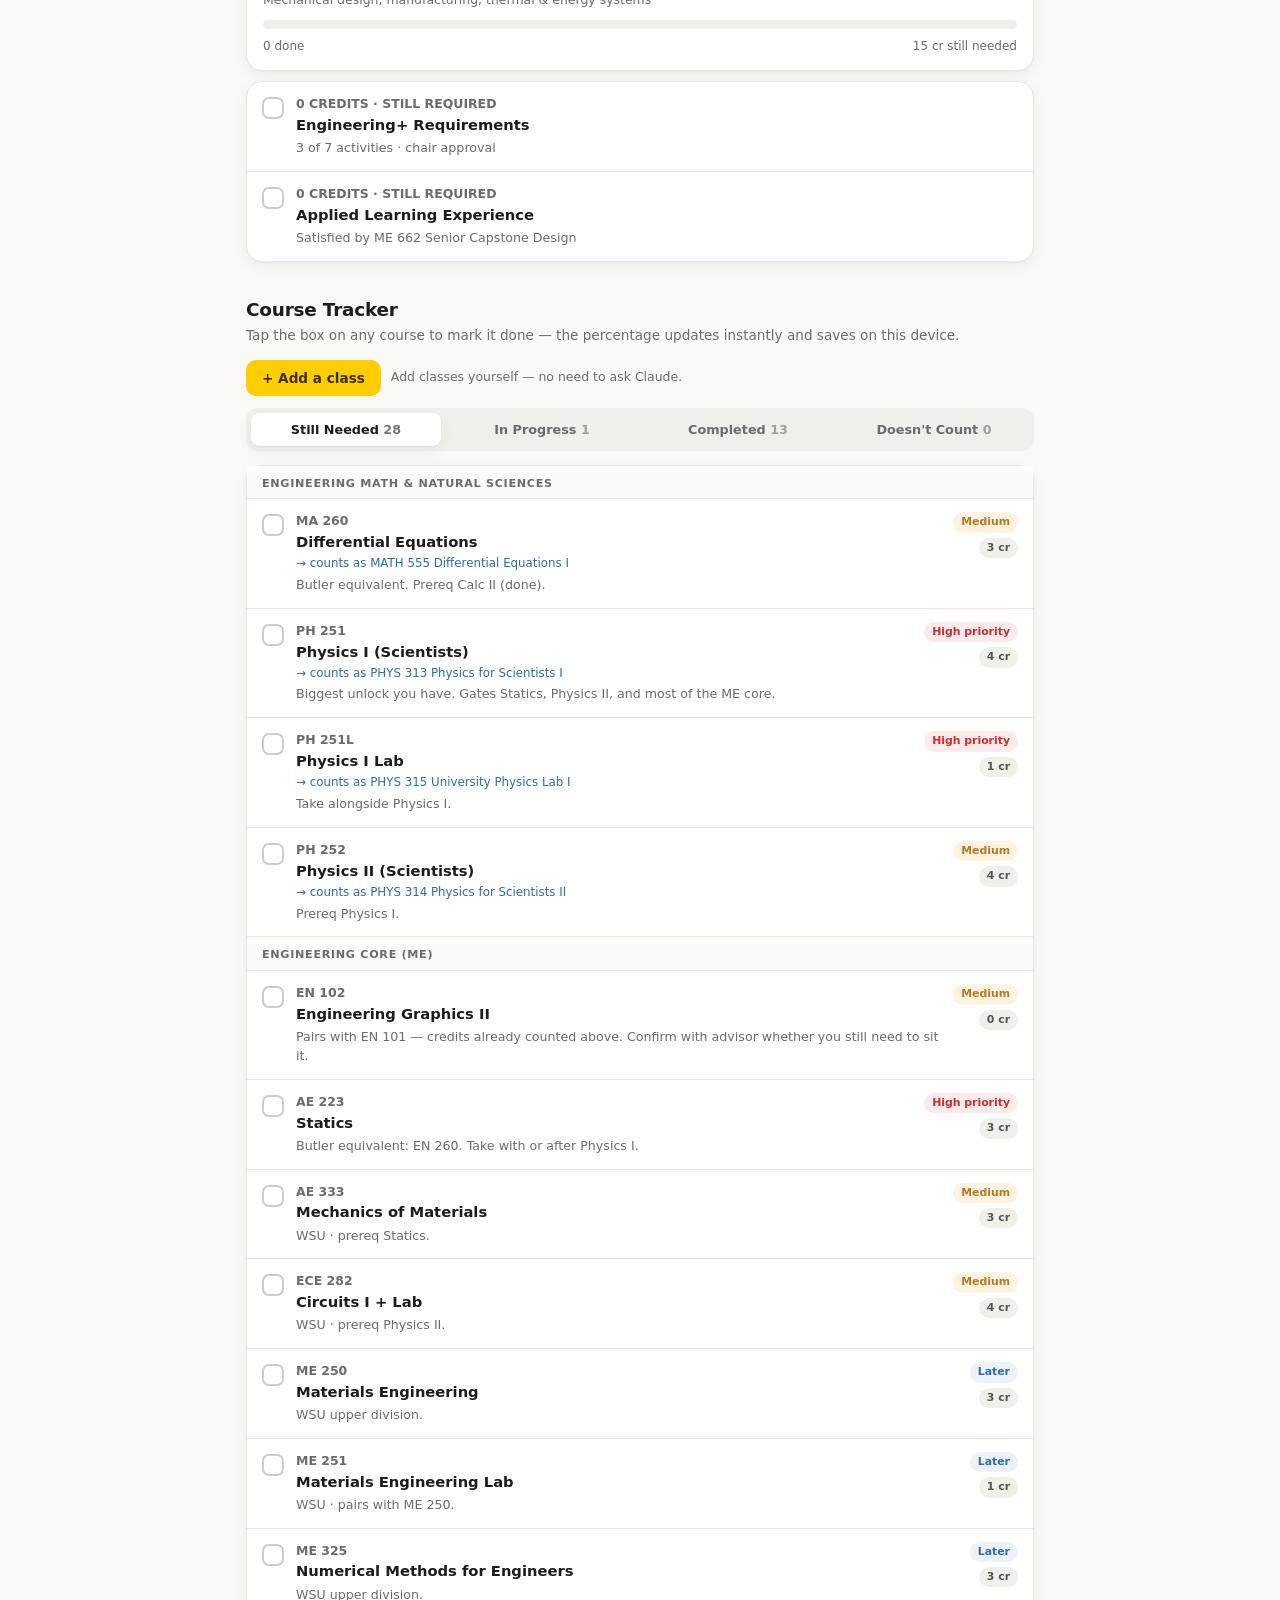
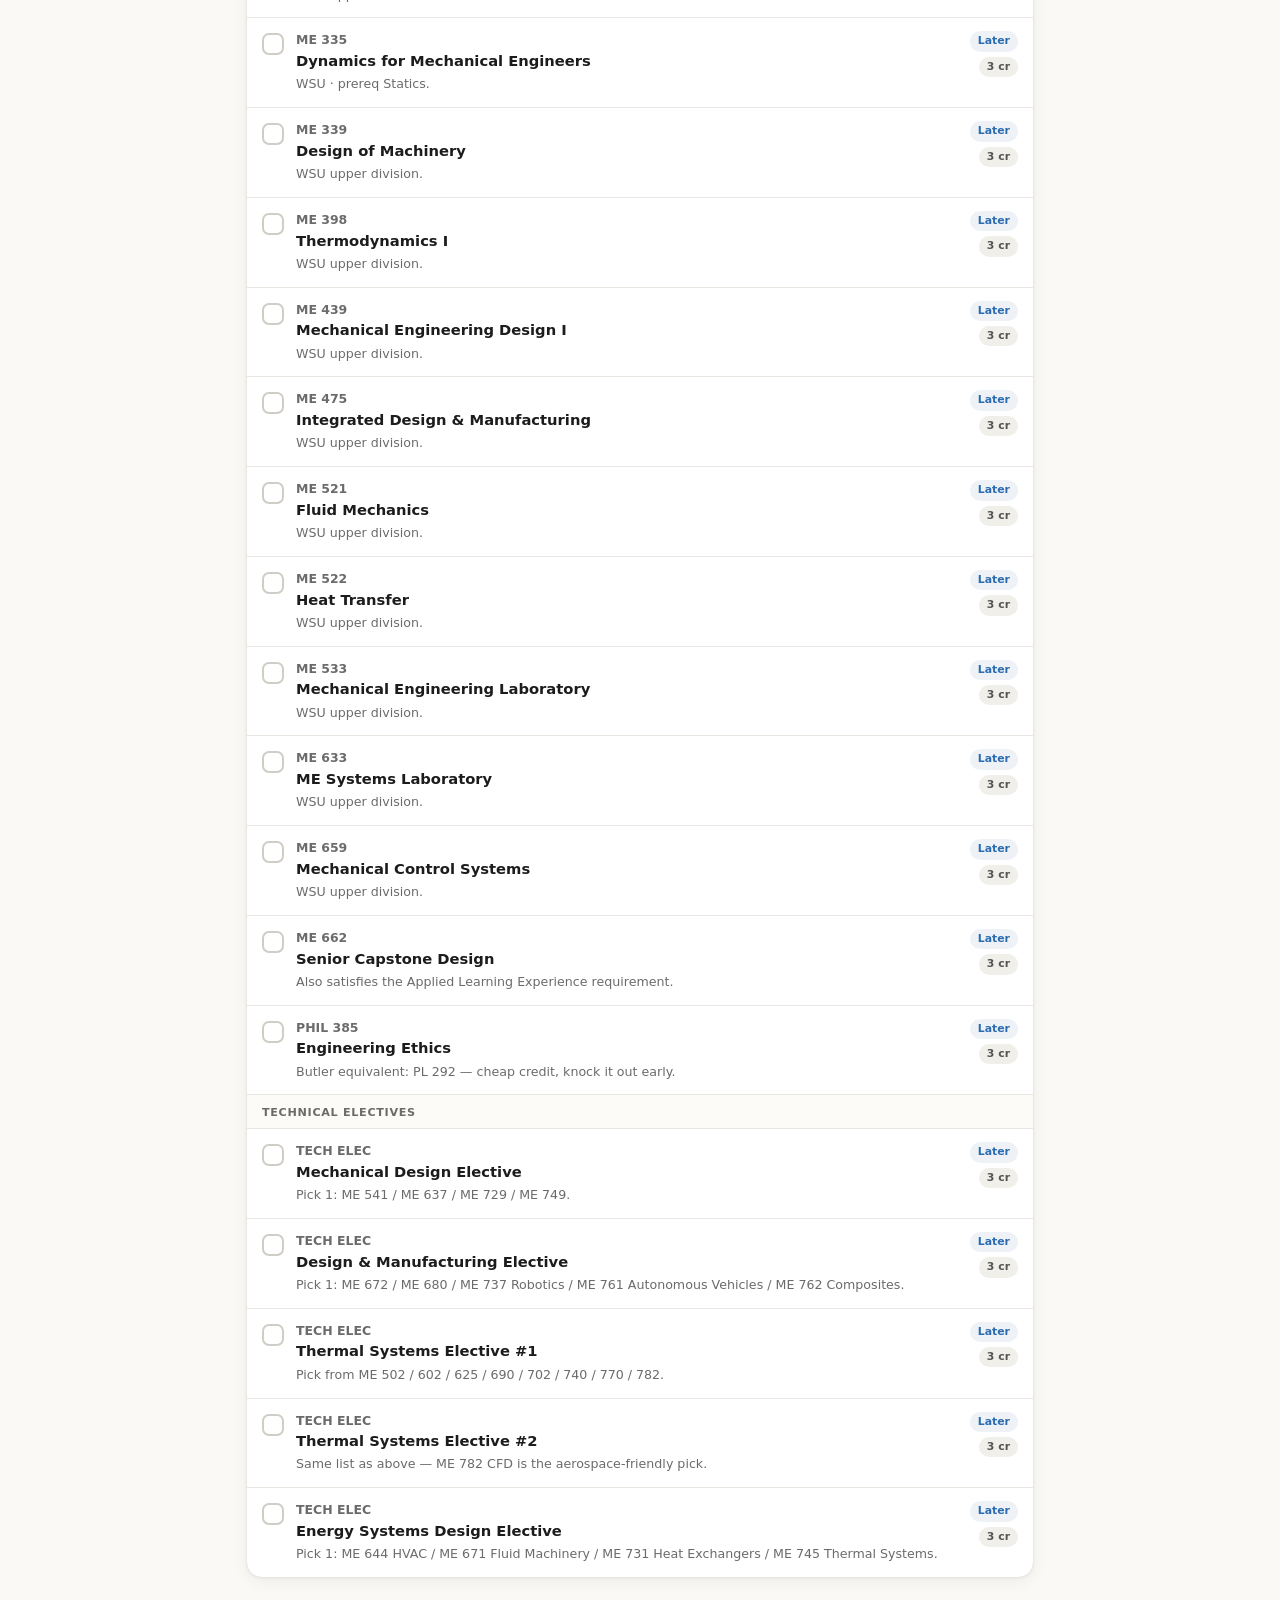
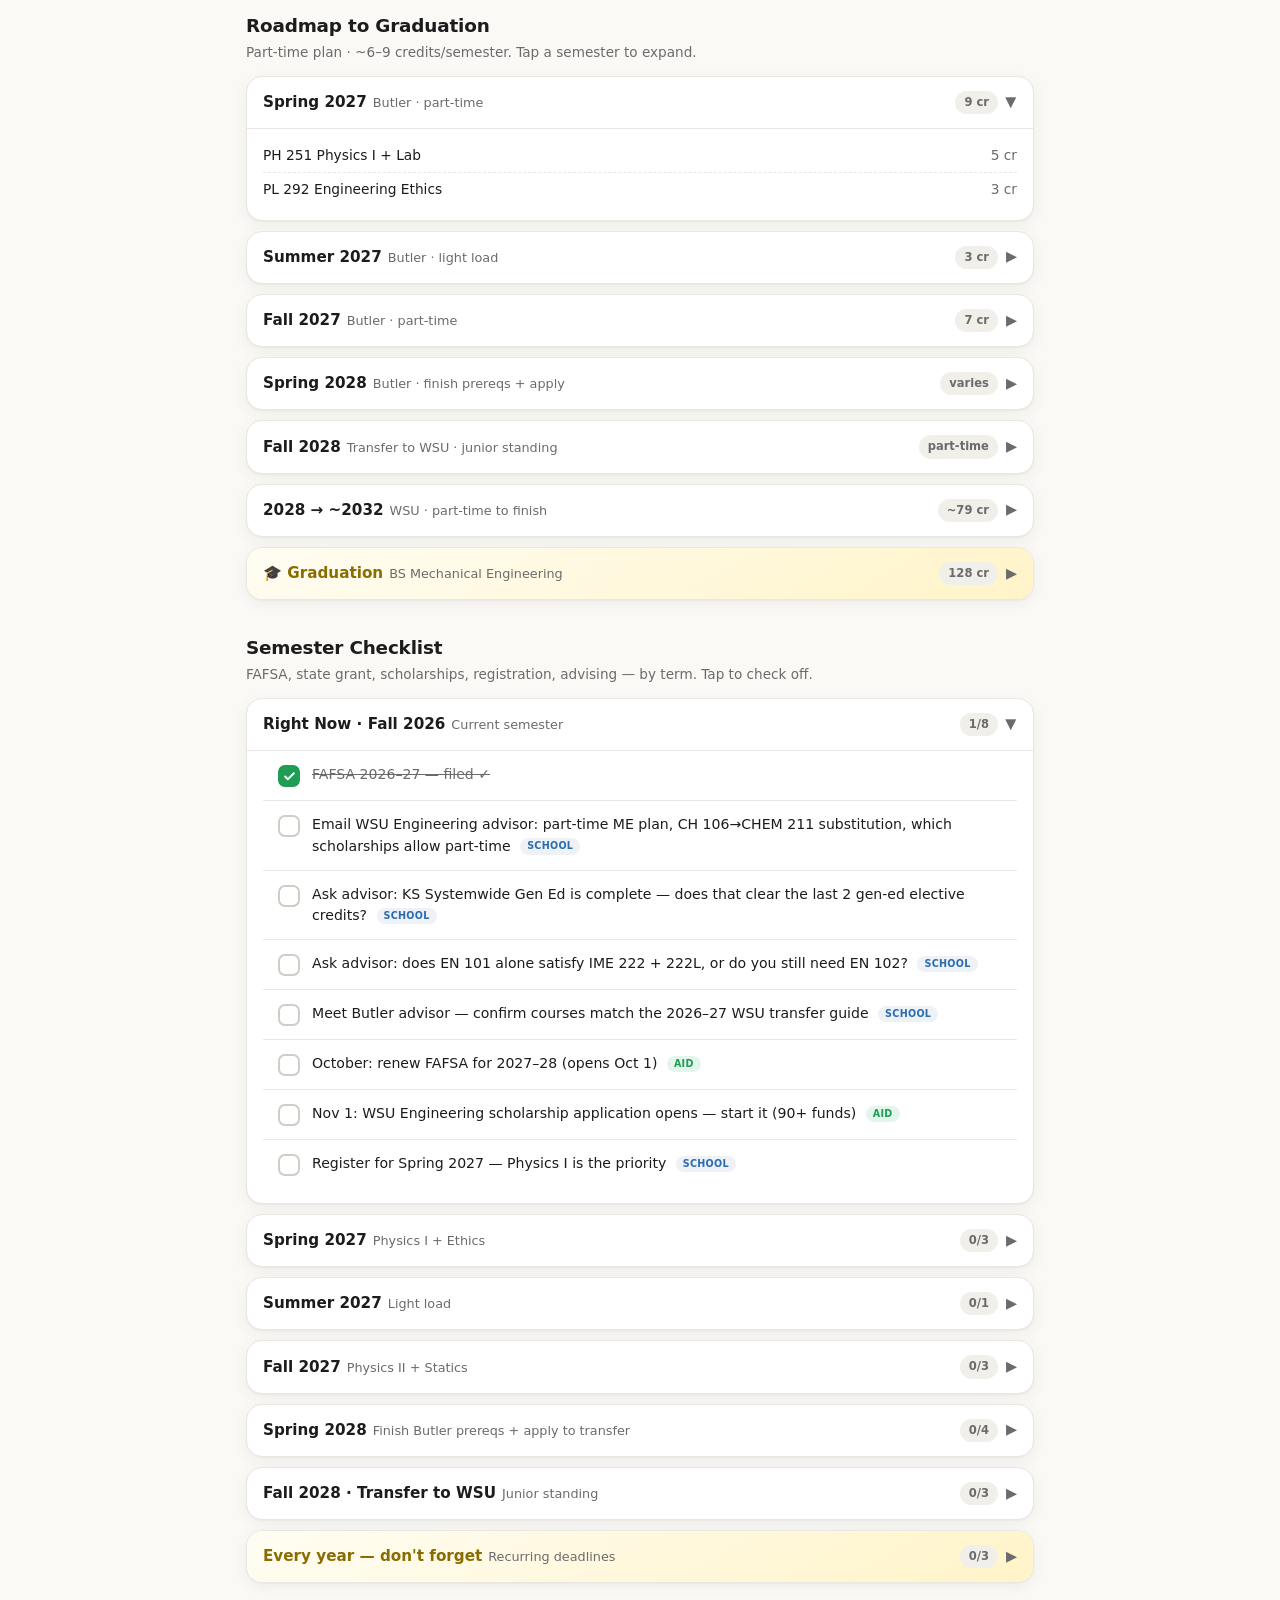
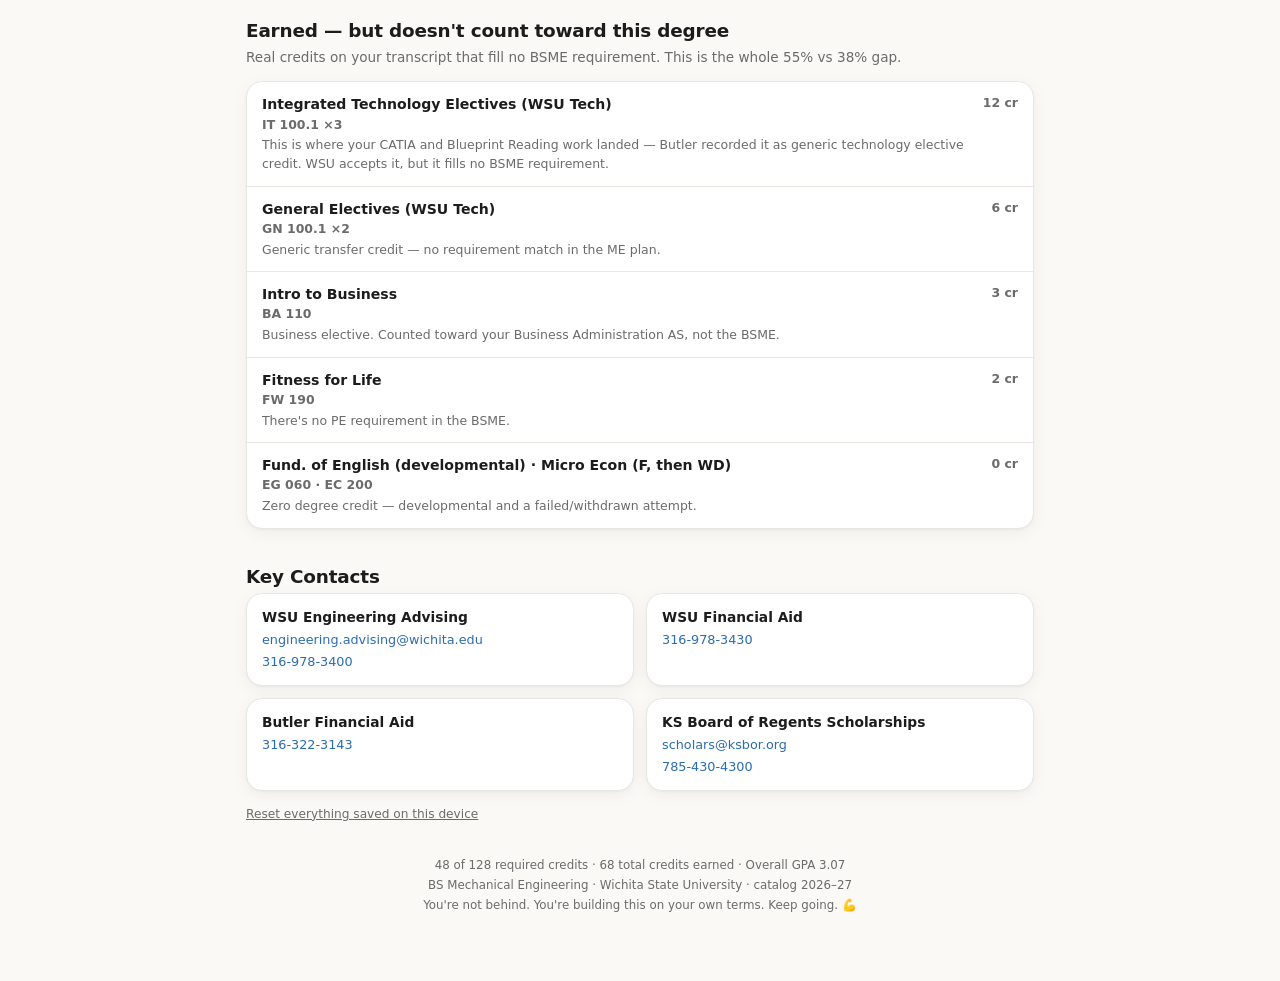
==== commit f374c3e7: "Switch progress to requirement-based math; add self-service class entry" ====
--- a/index.html
+++ b/index.html
@@ -6,34 +6,17 @@
 <meta name="theme-color" content="#000000">
 <title>Rafael's WSU ME Transfer Tracker</title>
 <style>
-/* ============================================================
-   ALL YOUR DATA IS IN data.js — you don't need to touch this file
-   to update a course. See README.md.
-   ============================================================ */
 :root{
-  --gold:#FFCD00;
-  --gold-soft:#FFE580;
-  --black:#111111;
-  --ink:#1c1c1c;
-  --muted:#6b6b6b;
-  --bg:#faf9f6;
-  --card:#ffffff;
-  --line:#e9e7e1;
-  --green:#1f9d55;
-  --green-soft:#e4f5ec;
-  --amber:#b7791f;
-  --amber-soft:#fdf3e0;
-  --blue:#2b6cb0;
+  --gold:#FFCD00; --gold-soft:#FFE580; --gold-dark:#b58a00;
+  --black:#111; --ink:#1c1c1c; --muted:#6b6b6b; --bg:#faf9f6; --card:#fff; --line:#e9e7e1;
+  --green:#1f9d55; --green-soft:#e4f5ec; --amber:#b7791f; --amber-soft:#fdf3e0;
+  --blue:#2b6cb0; --blue-soft:#eef2f7; --red:#c53030; --red-soft:#fdeaea;
   --shadow:0 1px 2px rgba(0,0,0,.04),0 4px 16px rgba(0,0,0,.05);
   --radius:16px;
 }
 *{box-sizing:border-box;margin:0;padding:0}
 html{-webkit-text-size-adjust:100%}
-body{
-  font-family:'Inter',system-ui,-apple-system,'Segoe UI',Roboto,sans-serif;
-  background:var(--bg);color:var(--ink);line-height:1.5;
-  padding-bottom:56px;
-}
+body{font-family:'Inter',system-ui,-apple-system,'Segoe UI',Roboto,sans-serif;background:var(--bg);color:var(--ink);line-height:1.5;padding-bottom:56px}
 .wrap{max-width:820px;margin:0 auto;padding:0 16px}
 h2{font-size:1.15rem;letter-spacing:-.01em;margin-bottom:2px}
 .section{margin-top:34px}
@@ -41,30 +24,26 @@
 .card{background:var(--card);border:1px solid var(--line);border-radius:var(--radius);box-shadow:var(--shadow)}
 
 /* ---------- HERO ---------- */
-.hero{
-  background:linear-gradient(160deg,#000 0%,#1a1a1a 60%,#232323 100%);
-  color:#fff;border-radius:0 0 26px 26px;padding:26px 0 30px;
-  box-shadow:0 6px 24px rgba(0,0,0,.18);
-}
+.hero{background:linear-gradient(160deg,#000 0%,#1a1a1a 60%,#232323 100%);color:#fff;border-radius:0 0 26px 26px;padding:26px 0 30px;box-shadow:0 6px 24px rgba(0,0,0,.18)}
 .hero .wrap{display:flex;flex-direction:column;gap:20px}
 .hero-top{display:flex;justify-content:space-between;align-items:flex-start;gap:16px;flex-wrap:wrap}
 .hero h1{font-size:1.5rem;line-height:1.15;letter-spacing:-.02em}
 .hero .goal{color:var(--gold);font-weight:600;font-size:1.02rem;margin-top:4px}
 .hero .meta{color:#c9c9c9;font-size:.83rem;margin-top:8px}
 .hero .meta b{color:#fff;font-weight:600}
-.badge{display:inline-block;background:rgba(255,205,0,.14);color:var(--gold);
-  border:1px solid rgba(255,205,0,.35);border-radius:999px;padding:3px 11px;font-size:.72rem;font-weight:600;letter-spacing:.02em}
-
-/* progress ring */
+.badge{display:inline-block;background:rgba(255,205,0,.14);color:var(--gold);border:1px solid rgba(255,205,0,.35);border-radius:999px;padding:3px 11px;font-size:.72rem;font-weight:600;letter-spacing:.02em}
 .ring-wrap{display:flex;align-items:center;gap:16px}
 .ring{position:relative;width:118px;height:118px;flex-shrink:0}
 .ring svg{transform:rotate(-90deg)}
 .ring .val{position:absolute;inset:0;display:flex;flex-direction:column;align-items:center;justify-content:center}
 .ring .pct{font-size:1.7rem;font-weight:700;letter-spacing:-.02em}
-.ring .lbl{font-size:.62rem;color:#bdbdbd;text-transform:uppercase;letter-spacing:.08em}
+.ring .lbl{font-size:.58rem;color:#bdbdbd;text-transform:uppercase;letter-spacing:.07em;text-align:center;line-height:1.3}
 .motiv{font-size:1.02rem;font-weight:600}
 .motiv b{color:var(--gold)}
 .motiv .sub{display:block;color:#bdbdbd;font-size:.8rem;font-weight:400;margin-top:4px}
+.mode{display:flex;gap:5px;background:rgba(255,255,255,.08);padding:4px;border-radius:10px;margin-top:12px;max-width:340px}
+.mode button{flex:1;border:none;background:transparent;color:#bdbdbd;font-family:inherit;font-size:.74rem;font-weight:600;padding:7px 6px;border-radius:7px;cursor:pointer}
+.mode button.on{background:rgba(255,255,255,.14);color:#fff}
 
 /* ---------- KPI ---------- */
 .kpis{display:grid;grid-template-columns:repeat(2,1fr);gap:12px}
@@ -75,13 +54,37 @@
 .kpi.ok .n{color:var(--green)}
 .kpi.gold{background:linear-gradient(150deg,#fffdf3,#fff8dc);border-color:#f2e6a8}
 
+/* ---------- EXPLAINER ---------- */
+.explain{padding:16px 18px;background:linear-gradient(150deg,#fffdf3,#fffaea);border-color:#f2e6a8}
+.explain .t{font-weight:700;font-size:.95rem;margin-bottom:6px}
+.explain p{font-size:.85rem;color:#5c5340;margin-bottom:8px}
+.explain p:last-child{margin-bottom:0}
+.explain b{color:var(--ink)}
+
+/* ---------- BUCKETS ---------- */
+.bkt{padding:15px 16px;margin-bottom:10px}
+.bkt-head{display:flex;justify-content:space-between;align-items:baseline;gap:10px;margin-bottom:3px}
+.bkt-name{font-weight:700;font-size:.94rem}
+.bkt-num{font-size:.8rem;color:var(--muted);font-weight:600;white-space:nowrap}
+.bkt-num b{color:var(--ink);font-size:.92rem}
+.bkt-blurb{color:var(--muted);font-size:.78rem;margin-bottom:10px}
+.bar{height:9px;background:#f0efe9;border-radius:999px;overflow:hidden;display:flex}
+.bar .fill{background:var(--green);transition:width .4s}
+.bar .fill.prog{background:var(--gold)}
+.bkt-foot{display:flex;justify-content:space-between;gap:10px;margin-top:8px;font-size:.75rem;color:var(--muted)}
+.bkt.full{background:linear-gradient(150deg,#f6fdf8,#eef9f2);border-color:#c6e9d4}
+.bkt.full .bkt-name{color:var(--green)}
+.legend{display:flex;gap:14px;font-size:.72rem;color:var(--muted);margin-bottom:12px;flex-wrap:wrap}
+.legend i{width:9px;height:9px;border-radius:3px;display:inline-block;margin-right:5px;vertical-align:middle}
+
 /* ---------- TABS ---------- */
-.tabs{display:flex;gap:6px;background:#f0efe9;padding:5px;border-radius:12px;margin-bottom:14px}
-.tab{flex:1;border:none;background:transparent;padding:9px 6px;border-radius:8px;font-size:.82rem;font-weight:600;color:var(--muted);cursor:pointer;font-family:inherit;transition:.15s}
+.tabs{display:flex;gap:6px;background:#f0efe9;padding:5px;border-radius:12px;margin-bottom:14px;flex-wrap:wrap}
+.tab{flex:1;min-width:90px;border:none;background:transparent;padding:9px 6px;border-radius:8px;font-size:.8rem;font-weight:600;color:var(--muted);cursor:pointer;font-family:inherit;transition:.15s}
 .tab.active{background:#fff;color:var(--ink);box-shadow:var(--shadow)}
-.tab .cnt{opacity:.6;font-weight:600}
+.tab .cnt{opacity:.6}
 
 /* ---------- COURSE ROWS ---------- */
+.grp-hdr{padding:10px 15px 6px;font-size:.7rem;font-weight:700;color:var(--muted);text-transform:uppercase;letter-spacing:.06em;background:#fcfbf8;border-bottom:1px solid var(--line)}
 .course{display:flex;align-items:flex-start;gap:12px;padding:13px 15px;border-bottom:1px solid var(--line)}
 .course:last-child{border-bottom:none}
 .course .check{width:22px;height:22px;border-radius:7px;border:2px solid #cfcdc5;flex-shrink:0;margin-top:2px;display:flex;align-items:center;justify-content:center;cursor:pointer;transition:.15s;background:#fff}
@@ -89,21 +92,46 @@
 .course .check svg{opacity:0;transition:.15s}
 .course.done .check svg{opacity:1}
 .course.static .check{cursor:default;border-radius:50%;border-color:var(--green);background:var(--green)}
+.course.static .check svg{opacity:1}
+.course.noapply .check{border-color:#d8d5cc;background:#f4f3ef;cursor:default;border-radius:50%}
+.course.noapply .check svg{opacity:.45;stroke:#999}
 .course .body{flex:1;min-width:0}
 .course .title{font-weight:600;font-size:.92rem}
 .course.done .title{color:var(--muted)}
 .course .code{color:var(--muted);font-weight:600;font-size:.78rem}
 .course .notes{color:var(--muted);font-size:.79rem;margin-top:3px}
+.course .maps{font-size:.74rem;color:var(--blue);margin-top:2px}
 .course .right{display:flex;flex-direction:column;align-items:flex-end;gap:5px;flex-shrink:0}
 .pill{font-size:.68rem;font-weight:700;padding:2px 8px;border-radius:999px;white-space:nowrap}
 .pill.grade{background:var(--green-soft);color:var(--green)}
 .pill.cr{background:#f0efe9;color:#555}
-.pill.hi{background:#fdeaea;color:#c53030}
+.pill.hi{background:var(--red-soft);color:var(--red)}
 .pill.med{background:var(--amber-soft);color:var(--amber)}
-.pill.low{background:#eef2f7;color:var(--blue)}
-.pill.verify{background:#fdf3e0;color:var(--amber)}
-
-/* ---------- ROADMAP ---------- */
+.pill.low{background:var(--blue-soft);color:var(--blue)}
+.pill.verify{background:var(--amber-soft);color:var(--amber)}
+.pill.mine{background:#efe7fb;color:#6b46c1}
+.pill.no{background:#f0efe9;color:#8a8a8a}
+.del{background:none;border:none;color:#bbb;font-size:1rem;cursor:pointer;padding:0 2px;line-height:1;font-family:inherit}
+.del:hover{color:var(--red)}
+
+/* ---------- ADD FORM ---------- */
+.addbar{display:flex;gap:10px;align-items:center;margin-bottom:12px;flex-wrap:wrap}
+.btn{background:var(--black);color:#fff;border:none;border-radius:10px;padding:10px 16px;font-weight:600;font-size:.85rem;cursor:pointer;font-family:inherit}
+.btn.ghost{background:#fff;color:var(--ink);border:1px solid var(--line)}
+.btn.gold{background:var(--gold);color:#3a2f00}
+.addform{padding:16px;margin-bottom:14px;display:none}
+.addform.open{display:block}
+.fgrid{display:grid;grid-template-columns:repeat(2,1fr);gap:10px}
+.f{display:flex;flex-direction:column;gap:4px}
+.f.full{grid-column:1/-1}
+.f label{font-size:.72rem;font-weight:700;color:var(--muted);text-transform:uppercase;letter-spacing:.04em}
+.f input,.f select,.f textarea{padding:9px 11px;border:1px solid var(--line);border-radius:10px;font-size:.88rem;font-family:inherit;background:var(--bg);color:var(--ink)}
+.f input:focus,.f select:focus,.f textarea:focus{outline:none;border-color:var(--gold);box-shadow:0 0 0 3px rgba(255,205,0,.25)}
+.f .hint{font-size:.72rem;color:var(--muted)}
+.formfoot{display:flex;gap:8px;margin-top:14px;align-items:center;flex-wrap:wrap}
+.formerr{color:var(--red);font-size:.78rem;flex:1}
+
+/* ---------- ROADMAP / TERM CARDS ---------- */
 .term{margin-bottom:10px;overflow:hidden}
 .term-head{display:flex;justify-content:space-between;align-items:center;padding:14px 16px;cursor:pointer;gap:10px}
 .term-head .t{font-weight:700;font-size:.95rem}
@@ -120,18 +148,6 @@
 .term.grad .term-head{background:linear-gradient(150deg,#fffdf3,#fff4c8);border-color:#f2e6a8}
 .term.grad .t{color:#8a6d00}
 
-/* ---------- AID ---------- */
-.aid-grid{display:grid;grid-template-columns:repeat(2,1fr);gap:12px}
-.aid{padding:14px 15px}
-.aid .h{display:flex;justify-content:space-between;align-items:center;gap:8px;margin-bottom:5px}
-.aid .name{font-weight:600;font-size:.86rem}
-.aid .amt{font-size:1.15rem;font-weight:700;letter-spacing:-.01em;margin:3px 0 5px}
-.aid .d{color:var(--muted);font-size:.78rem}
-.tag{font-size:.62rem;font-weight:700;padding:2px 7px;border-radius:999px;text-transform:uppercase;letter-spacing:.03em;white-space:nowrap}
-.tag.on{background:var(--green-soft);color:var(--green)}
-.tag.soon{background:var(--amber-soft);color:var(--amber)}
-.tag.off{background:#f0efe9;color:#888}
-
 /* ---------- TASKS ---------- */
 .task{display:flex;gap:12px;padding:13px 15px;border-bottom:1px solid var(--line);align-items:flex-start}
 .task:last-child{border-bottom:none}
@@ -140,35 +156,28 @@
 .task .check svg{opacity:0}.task.done .check svg{opacity:1}
 .task .txt{font-size:.88rem}
 .task.done .txt{color:var(--muted);text-decoration:line-through}
-.task .n{font-weight:700;color:var(--gold-dark,#b58a00);margin-right:2px}
 .ctag{font-size:.6rem;font-weight:700;padding:1px 7px;border-radius:999px;text-transform:uppercase;letter-spacing:.03em;white-space:nowrap;margin-left:5px;display:inline-block;vertical-align:middle}
-.ctag.deadline{background:#fdeaea;color:#c53030}
+.ctag.deadline{background:var(--red-soft);color:var(--red)}
 .ctag.aid{background:var(--green-soft);color:var(--green)}
-.ctag.school{background:#eef2f7;color:var(--blue)}
-
-/* ---------- CONTACTS ---------- */
+.ctag.school{background:var(--blue-soft);color:var(--blue)}
+
+/* ---------- MISC ---------- */
 .contacts{display:grid;grid-template-columns:repeat(2,1fr);gap:12px}
 .contact{padding:13px 15px}
 .contact .who{font-weight:600;font-size:.86rem}
 .contact a{color:var(--blue);text-decoration:none;font-size:.8rem;display:block;margin-top:3px;word-break:break-word}
-
-/* ---------- LOCK ---------- */
-.lock{padding:22px 18px;text-align:center}
-.lock .lk{font-size:1.6rem;line-height:1}
-.lock .lt{font-weight:600;margin:8px 0 2px}
-.lock .ls{color:var(--muted);font-size:.8rem;margin-bottom:14px}
-.lock .row{display:flex;gap:8px;max-width:320px;margin:0 auto}
-.lock input{flex:1;padding:10px 12px;border:1px solid var(--line);border-radius:10px;font-size:.9rem;font-family:inherit;background:var(--bg)}
-.lock input:focus{outline:none;border-color:var(--gold);box-shadow:0 0 0 3px rgba(255,205,0,.25)}
-.lock button{background:var(--black);color:#fff;border:none;border-radius:10px;padding:10px 16px;font-weight:600;font-size:.86rem;cursor:pointer;font-family:inherit}
-.lock .err{color:#c53030;font-size:.78rem;margin-top:9px;min-height:1em}
-.relock{background:none;border:none;color:var(--muted);font-size:.74rem;text-decoration:underline;cursor:pointer;font-family:inherit;margin-top:10px}
+.extra{display:flex;justify-content:space-between;gap:12px;padding:12px 15px;border-bottom:1px solid var(--line);align-items:flex-start}
+.extra:last-child{border-bottom:none}
+.extra .n{font-weight:600;font-size:.88rem}
+.extra .c{color:var(--muted);font-weight:600;font-size:.78rem}
+.extra .w{color:var(--muted);font-size:.78rem;margin-top:2px}
 .reset{background:none;border:none;color:var(--muted);font-size:.76rem;text-decoration:underline;cursor:pointer;font-family:inherit;margin-top:16px}
 .foot{text-align:center;color:var(--muted);font-size:.74rem;margin:30px 0 10px;line-height:1.7}
+.empty{padding:22px;text-align:center;color:var(--muted);font-size:.85rem}
 
 @media(max-width:560px){
-  .kpis{grid-template-columns:repeat(2,1fr)}
-  .aid-grid,.contacts{grid-template-columns:1fr}
+  .contacts,.fgrid{grid-template-columns:1fr}
+  .f.full{grid-column:auto}
   .hero-top{flex-direction:column}
   .hero h1{font-size:1.35rem}
 }
@@ -176,7 +185,6 @@
 </head>
 <body>
 
-<!-- ============ HERO ============ -->
 <header class="hero">
   <div class="wrap">
     <div class="hero-top">
@@ -192,232 +200,532 @@
             <circle cx="59" cy="59" r="50" fill="none" stroke="rgba(255,255,255,.12)" stroke-width="11"/>
             <circle id="ringFill" cx="59" cy="59" r="50" fill="none" stroke="#FFCD00" stroke-width="11" stroke-linecap="round" stroke-dasharray="314.16" stroke-dashoffset="314.16"/>
           </svg>
-          <div class="val"><div class="pct" id="ringPct">0%</div><div class="lbl">complete</div></div>
+          <div class="val"><div class="pct" id="ringPct">0%</div><div class="lbl" id="ringLbl">degree<br>complete</div></div>
         </div>
       </div>
     </div>
     <div class="motiv" id="motiv">Loading…</div>
+    <div class="mode" id="mode">
+      <button data-mode="progress" class="on">Incl. in progress</button>
+      <button data-mode="confirmed">Confirmed only</button>
+    </div>
   </div>
 </header>
 
 <div class="wrap">
 
-  <!-- ============ KPIs ============ -->
   <section class="section" style="margin-top:22px">
     <div class="kpis" id="kpis"></div>
   </section>
 
-  <!-- ============ COURSE TRACKER ============ -->
+  <section class="section">
+    <div class="card explain">
+      <div class="t">Why this says 38% and not 55%</div>
+      <p>The old version divided <b>every credit you'd ever earned</b> by 128. That's the wrong math. WSU only counts a credit once it <b>fills a specific degree requirement</b>.</p>
+      <p>You've earned <b id="exTotal">68</b> credits total. Only <b id="exApplied">49</b> of them slot into a BSME requirement. The other <b id="exWasted">19</b> — CATIA, WSU Tech electives, Intro to Business, Fitness for Life — are accepted by WSU but fill nothing in this degree. They're listed at the bottom of this page.</p>
+      <p>This tracker now uses WSU's method: <b>credits that fill a requirement ÷ 128</b>. That's why it matches your transfer portal.</p>
+    </div>
+  </section>
+
+  <section class="section">
+    <h2>Requirements</h2>
+    <div class="section-sub">Every bucket the BSME requires, and how full each one is. This is what the percentage is built from.</div>
+    <div class="legend">
+      <span><i style="background:var(--green)"></i>Done &amp; confirmed</span>
+      <span><i style="background:var(--gold)"></i>In progress</span>
+      <span><i style="background:#f0efe9"></i>Still needed</span>
+    </div>
+    <div id="buckets"></div>
+    <div id="nonCredit"></div>
+  </section>
+
   <section class="section">
     <h2>Course Tracker</h2>
-    <div class="section-sub">Tap a course in “Still Needed” or “In Progress” to check it off. Your progress ring updates and saves on this device.</div>
+    <div class="section-sub">Tap the box on any course to mark it done — the percentage updates instantly and saves on this device.</div>
+    <div class="addbar">
+      <button class="btn gold" id="addToggle">+ Add a class</button>
+      <span style="font-size:.78rem;color:var(--muted)">Add classes yourself — no need to ask Claude.</span>
+    </div>
+    <div class="card addform" id="addForm">
+      <div class="fgrid">
+        <div class="f"><label>Course code</label><input id="fCode" placeholder="PH 251" autocomplete="off"></div>
+        <div class="f"><label>Credits</label><input id="fCredits" type="number" min="0" max="12" step="0.5" placeholder="4"></div>
+        <div class="f full"><label>Title</label><input id="fTitle" placeholder="Physics I for Scientists" autocomplete="off"></div>
+        <div class="f full">
+          <label>Which requirement does it fill?</label>
+          <select id="fBucket"></select>
+          <span class="hint">Pick "Fills no requirement" if it's an elective WSU won't apply — it'll be earned credit but won't move the %.</span>
+        </div>
+        <div class="f"><label>Status</label>
+          <select id="fStatus">
+            <option value="completed">Completed</option>
+            <option value="progress">In progress</option>
+            <option value="needed">Still need to take</option>
+          </select>
+        </div>
+        <div class="f"><label>Grade <span style="font-weight:400;text-transform:none">(optional)</span></label><input id="fGrade" placeholder="A" autocomplete="off"></div>
+        <div class="f full"><label>Term <span style="font-weight:400;text-transform:none">(optional)</span></label><input id="fTerm" placeholder="Spring 2027" autocomplete="off"></div>
+      </div>
+      <div class="formfoot">
+        <button class="btn" id="fSave">Save class</button>
+        <button class="btn ghost" id="fCancel">Cancel</button>
+        <span class="formerr" id="fErr"></span>
+      </div>
+    </div>
     <div class="tabs" id="tabs"></div>
     <div class="card" id="courseList"></div>
   </section>
 
-  <!-- ============ ROADMAP ============ -->
   <section class="section">
     <h2>Roadmap to Graduation</h2>
     <div class="section-sub">Part-time plan · ~6–9 credits/semester. Tap a semester to expand.</div>
     <div id="roadmap"></div>
   </section>
 
-  <!-- ============ SEMESTER CHECKLIST ============ -->
   <section class="section">
     <h2>Semester Checklist</h2>
-    <div class="section-sub">Everything to get done, by term — FAFSA, state grant, scholarships, registration, advising. Tap to check off; saved on this device.</div>
+    <div class="section-sub">FAFSA, state grant, scholarships, registration, advising — by term. Tap to check off.</div>
     <div id="checklist"></div>
-    <button class="reset" id="resetBtn">Reset all check-offs on this device</button>
   </section>
 
-  <!-- ============ CONTACTS ============ -->
+  <section class="section">
+    <h2>Earned — but doesn't count toward this degree</h2>
+    <div class="section-sub">Real credits on your transcript that fill no BSME requirement. This is the whole 55% vs 38% gap.</div>
+    <div class="card" id="extras"></div>
+  </section>
+
   <section class="section">
     <h2>Key Contacts</h2>
     <div class="contacts" id="contacts"></div>
+    <button class="reset" id="resetBtn">Reset everything saved on this device</button>
   </section>
 
-  <div class="foot">
-    68 credits earned toward a 129-credit BS ME · Overall GPA 3.07<br>
-    You're not behind. You're building this on your own terms. Keep going. 💪
-  </div>
+  <div class="foot" id="foot"></div>
 </div>
 
 <script src="data.js"></script>
 <script>
 /* ============================================================
-   RENDERING LOGIC — you shouldn't need to edit below this line.
-   To update your data, edit data.js.
+   STATE — check-offs and your own added classes live in
+   localStorage so they survive on your phone and laptop.
    ============================================================ */
-const STORE_KEY = 'rafael-wsu-tracker-v1';
+const STORE_KEY = 'rafael-wsu-tracker-v2';
 let state = load();
-
-function load(){ try{return JSON.parse(localStorage.getItem(STORE_KEY))||{}}catch(e){return {}} }
-function save(){ try{localStorage.setItem(STORE_KEY, JSON.stringify(state))}catch(e){} }
-
-// merge saved checkoffs into course/checklist data
-DATA.courses.forEach(c=>{ if(c.id in state) c.done = state[c.id]; });
-DATA.checklist.forEach(g=>g.items.forEach(it=>{ if(it.id in state) it.done = state[it.id]; }));
+if(!state.custom) state.custom = [];
+if(!state.checks) state.checks = {};
+
+function load(){ try{ return JSON.parse(localStorage.getItem(STORE_KEY)) || {}; }catch(e){ return {}; } }
+function save(){ try{ localStorage.setItem(STORE_KEY, JSON.stringify(state)); }catch(e){} }
 
 const CHECK = '<svg width="13" height="13" viewBox="0 0 24 24" fill="none" stroke="#fff" stroke-width="3.5" stroke-linecap="round" stroke-linejoin="round"><polyline points="20 6 9 17 4 12"/></svg>';
-
-/* ---------- progress ---------- */
+const esc = s => String(s==null?'':s).replace(/[&<>"']/g, c => ({'&':'&amp;','<':'&lt;','>':'&gt;','"':'&quot;',"'":'&#39;'}[c]));
+
+/* every course = baked-in data.js courses + the ones you added */
+function allCourses(){ return DATA.courses.concat(state.custom); }
+
+/* a course counts as finished if it shipped as completed, or you ticked it */
+function isDone(c){
+  if(state.checks[c.id] !== undefined) return !!state.checks[c.id];
+  return c.status === 'completed';
+}
+function effStatus(c){
+  if(isDone(c)) return 'completed';
+  // un-ticking a course that shipped as completed puts it back in "still needed"
+  return c.status === 'completed' ? 'needed' : c.status;
+}
+
+/* ============================================================
+   THE PERCENTAGE — requirement-based, the way WSU does it.
+   For each bucket: credits that fill it, capped at what it
+   requires. Sum the buckets, divide by 128.
+   Credits with applies:false never enter this calculation.
+   ============================================================ */
+let MODE = 'progress';   // 'progress' = count in-progress classes (matches WSU portal)
+
+function bucketStats(){
+  const out = {};
+  DATA.buckets.forEach(b => out[b.id] = {...b, done:0, prog:0, needed:0});
+  allCourses().forEach(c => {
+    if(!c.applies || !c.bucket || !out[c.bucket]) return;
+    const cr = Number(c.credits) || 0;
+    const s = effStatus(c);
+    if(s === 'completed')      out[c.bucket].done += cr;
+    else if(s === 'progress')  out[c.bucket].prog += cr;
+    else                       out[c.bucket].needed += cr;
+  });
+  // cap each bucket at what it actually requires — extra credit in a
+  // full bucket doesn't push you past the requirement
+  DATA.buckets.forEach(b => {
+    const o = out[b.id];
+    o.doneCapped = Math.min(o.done, o.req);
+    o.progCapped = Math.min(o.prog, Math.max(0, o.req - o.doneCapped));
+  });
+  return out;
+}
+
 function computeProgress(){
-  const base = DATA.creditsEarnedBase;
-  const bonus = DATA.courses
-    .filter(c=>c.done && (c.status==='needed'||c.status==='progress'))
-    .reduce((s,c)=>s+c.credits,0);
-  const earned = base + bonus;
-  const pct = Math.min(100, Math.round(earned/DATA.totalCredits*100));
-  return {earned, pct, remaining: DATA.totalCredits-earned};
-}
+  const st = bucketStats();
+  let done = 0, prog = 0;
+  DATA.buckets.forEach(b => { done += st[b.id].doneCapped; prog += st[b.id].progCapped; });
+  const counted = MODE === 'progress' ? done + prog : done;
+  const pct = Math.min(100, Math.round(counted / DATA.totalCredits * 100));
+  return {done, prog, counted, pct, remaining: Math.max(0, DATA.totalCredits - counted), st};
+}
+
+/* total credits you've earned, whether or not they apply */
+function earnedAllCredits(){
+  const extras = DATA.extras.reduce((s,e)=>s+(Number(e.credits)||0),0);
+  const applying = allCourses()
+    .filter(c => c.applies && effStatus(c)==='completed')
+    .reduce((s,c)=>s+(Number(c.credits)||0),0);
+  const nonApplying = allCourses()
+    .filter(c => !c.applies && effStatus(c)==='completed')
+    .reduce((s,c)=>s+(Number(c.credits)||0),0);
+  return {applying, notApplying: extras + nonApplying, total: applying + extras + nonApplying};
+}
+
+/* ---------- HERO ---------- */
 function renderRing(){
-  const {earned,pct,remaining}=computeProgress();
-  const circ=314.16;
-  document.getElementById('ringFill').style.strokeDashoffset = circ-(circ*pct/100);
-  document.getElementById('ringPct').textContent = pct+'%';
+  const p = computeProgress();
+  const circ = 314.16;
+  document.getElementById('ringFill').style.strokeDashoffset = circ - (circ * p.pct / 100);
+  document.getElementById('ringPct').textContent = p.pct + '%';
+  document.getElementById('ringLbl').innerHTML = 'degree<br>complete';
+  const note = MODE === 'progress'
+    ? 'includes classes you\'re taking now — this is the number WSU\'s transfer portal shows'
+    : 'finished and confirmed credits only';
   document.getElementById('motiv').innerHTML =
-    `<b>${earned} credits down, ${remaining} to go.</b>`+
-    `<span class="sub">${earned} / ${DATA.totalCredits} toward your BS in Mechanical Engineering</span>`;
+    `<b>${p.counted} of ${DATA.totalCredits} required credits filled.</b>` +
+    `<span class="sub">${p.remaining} credits of actual requirements left · ${note}</span>`;
 }
 
 /* ---------- KPIs ---------- */
 function renderKpis(){
-  const el=document.getElementById('kpis');
-  el.innerHTML = DATA.kpis.map(k=>`
+  const p = computeProgress(), e = earnedAllCredits();
+  const kpis = [
+    {label:"Requirement credits filled", value:String(p.counted), unit:"/ "+DATA.totalCredits, cls:"gold"},
+    {label:"Requirements left",          value:String(p.remaining), unit:"cr"},
+    {label:"Overall GPA",                value:DATA.stats.gpaOverall},
+    {label:DATA.stats.gpaRecentLabel,    value:DATA.stats.gpaRecent, cls:"ok"},
+    {label:"Credits earned, all types",  value:String(e.total), unit:"cr"},
+    {label:"Earned but not required",    value:String(e.notApplying), unit:"cr"},
+  ];
+  document.getElementById('kpis').innerHTML = kpis.map(k=>`
     <div class="card kpi ${k.cls||''}">
-      <div class="n">${k.value}${k.unit?`<small> ${k.unit}</small>`:''}</div>
-      <div class="k">${k.label}</div>
+      <div class="n">${esc(k.value)}${k.unit?`<small> ${esc(k.unit)}</small>`:''}</div>
+      <div class="k">${esc(k.label)}</div>
     </div>`).join('');
-}
-
-/* ---------- courses ---------- */
-let activeTab='needed';
+  document.getElementById('exTotal').textContent = e.total;
+  document.getElementById('exApplied').textContent = computeProgress().counted;
+  document.getElementById('exWasted').textContent = e.notApplying;
+}
+
+/* ---------- REQUIREMENT BUCKETS ---------- */
+function renderBuckets(){
+  const st = bucketStats();
+  document.getElementById('buckets').innerHTML = DATA.buckets.map(b=>{
+    const o = st[b.id];
+    const donePct = o.req ? (o.doneCapped / o.req * 100) : 0;
+    const progPct = o.req ? (o.progCapped / o.req * 100) : 0;
+    const filled  = o.doneCapped + o.progCapped;
+    const left    = Math.max(0, o.req - filled);
+    return `<div class="card bkt ${left===0?'full':''}">
+      <div class="bkt-head">
+        <div class="bkt-name">${esc(b.name)}${left===0?' ✓':''}</div>
+        <div class="bkt-num"><b>${filled}</b> / ${o.req} cr</div>
+      </div>
+      <div class="bkt-blurb">${esc(b.blurb)}</div>
+      <div class="bar">
+        <div class="fill" style="width:${donePct}%"></div>
+        <div class="fill prog" style="width:${progPct}%"></div>
+      </div>
+      <div class="bkt-foot">
+        <span>${o.doneCapped} done${o.progCapped?` · ${o.progCapped} in progress`:''}</span>
+        <span>${left===0?'Requirement satisfied':`${left} cr still needed`}</span>
+      </div>
+    </div>`;
+  }).join('');
+
+  document.getElementById('nonCredit').innerHTML = `<div class="card" style="margin-top:4px">` +
+    DATA.nonCredit.map(n=>{
+      const done = state.checks['nc_'+n.id] !== undefined ? state.checks['nc_'+n.id] : n.done;
+      return `<div class="course ${done?'done':''}" data-nc="${esc(n.id)}">
+        <div class="check">${CHECK}</div>
+        <div class="body">
+          <div class="code">0 CREDITS · STILL REQUIRED</div>
+          <div class="title">${esc(n.name)}</div>
+          <div class="notes">${esc(n.detail)}</div>
+        </div>
+      </div>`;
+    }).join('') + `</div>`;
+
+  document.querySelectorAll('[data-nc]').forEach(row=>{
+    row.querySelector('.check').onclick = ()=>{
+      const k = 'nc_' + row.dataset.nc;
+      state.checks[k] = !(state.checks[k] !== undefined ? state.checks[k] : false);
+      save(); renderBuckets();
+    };
+  });
+}
+
+/* ---------- COURSE TRACKER ---------- */
+let activeTab = 'needed';
+const BUCKET_NAME = id => (DATA.buckets.find(b=>b.id===id)||{}).name || 'Fills no requirement';
+
+function tabCounts(){
+  const c = {needed:0, progress:0, completed:0, noapply:0};
+  allCourses().forEach(x=>{
+    if(!x.applies){ c.noapply++; return; }
+    c[effStatus(x)]++;
+  });
+  return c;
+}
 function renderTabs(){
-  const counts={completed:0,progress:0,needed:0};
-  DATA.courses.forEach(c=>counts[c.status]++);
-  const tabs=[
-    {id:'needed',label:'Still Needed'},
-    {id:'progress',label:'In Progress'},
-    {id:'completed',label:'Completed'},
+  const c = tabCounts();
+  const tabs = [
+    {id:'needed',    label:'Still Needed'},
+    {id:'progress',  label:'In Progress'},
+    {id:'completed', label:'Completed'},
+    {id:'noapply',   label:"Doesn't Count"},
   ];
   document.getElementById('tabs').innerHTML = tabs.map(t=>
-    `<button class="tab ${t.id===activeTab?'active':''}" data-tab="${t.id}">${t.label} <span class="cnt">${counts[t.id]}</span></button>`
+    `<button class="tab ${t.id===activeTab?'active':''}" data-tab="${t.id}">${t.label} <span class="cnt">${c[t.id]}</span></button>`
   ).join('');
-  document.querySelectorAll('.tab').forEach(b=>b.onclick=()=>{activeTab=b.dataset.tab;renderTabs();renderCourses();});
+  document.querySelectorAll('.tab').forEach(b=> b.onclick = ()=>{ activeTab=b.dataset.tab; renderTabs(); renderCourses(); });
 }
 function prioPill(p){
-  if(p==='high')return '<span class="pill hi">High priority</span>';
-  if(p==='med')return '<span class="pill med">Medium</span>';
-  if(p==='low')return '<span class="pill low">Low priority</span>';
+  if(p==='high') return '<span class="pill hi">High priority</span>';
+  if(p==='med')  return '<span class="pill med">Medium</span>';
+  if(p==='low')  return '<span class="pill low">Later</span>';
   return '';
 }
 function renderCourses(){
-  const list=DATA.courses.filter(c=>c.status===activeTab);
-  const el=document.getElementById('courseList');
-  el.innerHTML=list.map(c=>{
-    const done=!!c.done;
-    const isStatic=c.status==='completed';
-    const right = isStatic
-      ? `<span class="pill grade">${c.grade}</span><span class="pill cr">${c.credits} cr</span><span class="course-term" style="color:var(--muted);font-size:.72rem">${c.term||''}</span>`
-      : `${c.verify?'<span class="pill verify">Verify w/ advisor</span>':''}${prioPill(c.prio)}<span class="pill cr">${c.credits} cr</span>`;
-    return `<div class="course ${done?'done':''} ${isStatic?'static':''}" data-id="${c.id}" data-static="${isStatic}">
-      <div class="check">${CHECK}</div>
-      <div class="body">
-        <div class="code">${c.code}</div>
-        <div class="title">${c.title}</div>
-        ${c.notes?`<div class="notes">${c.notes}</div>`:''}
-      </div>
-      <div class="right">${right}</div>
-    </div>`;
-  }).join('') || '<div style="padding:20px;text-align:center;color:var(--muted);font-size:.85rem">Nothing here.</div>';
+  const list = allCourses().filter(c =>
+    activeTab === 'noapply' ? !c.applies : (c.applies && effStatus(c) === activeTab)
+  );
+  const el = document.getElementById('courseList');
+
+  if(!list.length){ el.innerHTML = '<div class="empty">Nothing here yet.</div>'; return; }
+
+  // group by requirement bucket
+  const order = DATA.buckets.map(b=>b.id).concat(['']);
+  const groups = {};
+  list.forEach(c => { const k = c.applies ? (c.bucket||'') : ''; (groups[k]=groups[k]||[]).push(c); });
+
+  el.innerHTML = order.filter(k=>groups[k]).map(k=>{
+    const hdr = activeTab==='noapply' ? '' : `<div class="grp-hdr">${esc(BUCKET_NAME(k))}</div>`;
+    return hdr + groups[k].map(c=>{
+      const done = isDone(c);
+      const noapply = !c.applies;
+      const st = effStatus(c);
+      const mine = !!c.custom;
+      let right;
+      if(noapply){
+        right = `<span class="pill no">no requirement</span><span class="pill cr">${c.credits} cr</span>`;
+      } else if(st === 'completed'){
+        right = `${c.grade?`<span class="pill grade">${esc(c.grade)}</span>`:''}<span class="pill cr">${c.credits} cr</span>` +
+                `${c.term?`<span style="color:var(--muted);font-size:.72rem">${esc(c.term)}</span>`:''}`;
+      } else {
+        right = `${c.verify?'<span class="pill verify">Verify w/ advisor</span>':''}${prioPill(c.prio)}<span class="pill cr">${c.credits} cr</span>`;
+      }
+      if(mine) right = `<span class="pill mine">added by you</span>` + right;
+      return `<div class="course ${done?'done':''} ${noapply?'noapply':''}" data-id="${esc(c.id)}">
+        <div class="check">${CHECK}</div>
+        <div class="body">
+          <div class="code">${esc(c.code)}${c.term && st!=='completed'?` · ${esc(c.term)}`:''}</div>
+          <div class="title">${esc(c.title)}</div>
+          ${c.wsu?`<div class="maps">→ counts as ${esc(c.wsu)}</div>`:''}
+          ${c.notes?`<div class="notes">${esc(c.notes)}</div>`:''}
+        </div>
+        <div class="right">${right}${mine?`<button class="del" data-del="${esc(c.id)}" title="Remove">✕</button>`:''}</div>
+      </div>`;
+    }).join('');
+  }).join('');
 
   el.querySelectorAll('.course').forEach(row=>{
-    if(row.dataset.static==='true')return;
-    row.querySelector('.check').onclick=()=>{
-      const id=row.dataset.id;
-      const c=DATA.courses.find(x=>x.id===id);
-      c.done=!c.done; state[id]=c.done; save();
-      renderCourses(); renderRing(); renderTabs();
+    const c = allCourses().find(x=>x.id===row.dataset.id);
+    if(!c || !c.applies) return;
+    row.querySelector('.check').onclick = ()=>{
+      state.checks[c.id] = !isDone(c);
+      save(); renderAll();
     };
   });
-}
-
-/* ---------- roadmap ---------- */
+  el.querySelectorAll('[data-del]').forEach(btn=>{
+    btn.onclick = (e)=>{
+      e.stopPropagation();
+      const id = btn.dataset.del;
+      if(!confirm('Remove this class from your tracker?')) return;
+      state.custom = state.custom.filter(x=>x.id!==id);
+      delete state.checks[id];
+      save(); renderAll();
+    };
+  });
+}
+
+/* ---------- ADD A CLASS ---------- */
+function initForm(){
+  const sel = document.getElementById('fBucket');
+  sel.innerHTML = DATA.buckets.map(b=>`<option value="${b.id}">${esc(b.name)} — ${b.req} cr required</option>`).join('')
+    + `<option value="">Fills no requirement (earned credit only)</option>`;
+
+  const form = document.getElementById('addForm');
+  document.getElementById('addToggle').onclick = ()=>{
+    form.classList.toggle('open');
+    if(form.classList.contains('open')) document.getElementById('fCode').focus();
+  };
+  document.getElementById('fCancel').onclick = ()=>{ form.classList.remove('open'); clearForm(); };
+  document.getElementById('fSave').onclick = saveNewCourse;
+  form.addEventListener('keydown', e=>{ if(e.key==='Enter' && e.target.tagName!=='TEXTAREA') saveNewCourse(); });
+}
+function clearForm(){
+  ['fCode','fTitle','fCredits','fGrade','fTerm'].forEach(id=>document.getElementById(id).value='');
+  document.getElementById('fErr').textContent = '';
+}
+function saveNewCourse(){
+  const code    = document.getElementById('fCode').value.trim();
+  const title   = document.getElementById('fTitle').value.trim();
+  const credits = parseFloat(document.getElementById('fCredits').value);
+  const bucket  = document.getElementById('fBucket').value;
+  const status  = document.getElementById('fStatus').value;
+  const grade   = document.getElementById('fGrade').value.trim();
+  const term    = document.getElementById('fTerm').value.trim();
+  const err     = document.getElementById('fErr');
+
+  if(!code && !title){ err.textContent = 'Give it at least a course code or a title.'; return; }
+  if(isNaN(credits) || credits < 0){ err.textContent = 'Enter the credit hours.'; return; }
+
+  const c = {
+    id: 'my_' + Date.now().toString(36) + Math.random().toString(36).slice(2,6),
+    custom: true,
+    bucket: bucket,
+    applies: !!bucket,
+    status: status,
+    code: code || '—',
+    title: title || code,
+    credits: credits,
+  };
+  if(grade) c.grade = grade;
+  if(term)  c.term  = term;
+
+  state.custom.push(c);
+  save();
+  clearForm();
+  document.getElementById('addForm').classList.remove('open');
+  activeTab = c.applies ? (status==='needed'?'needed':status) : 'noapply';
+  renderAll();
+  document.querySelector('#courseList').scrollIntoView({behavior:'smooth', block:'start'});
+}
+
+/* ---------- ROADMAP ---------- */
 function renderRoadmap(){
   document.getElementById('roadmap').innerHTML = DATA.roadmap.map((t,i)=>`
     <div class="card term ${i===0?'open':''} ${t.grad?'grad':''}">
       <div class="term-head">
-        <div class="t">${t.term}${t.note?`<span>${t.note}</span>`:''}</div>
+        <div class="t">${esc(t.term)}${t.note?`<span>${esc(t.note)}</span>`:''}</div>
         <div style="display:flex;align-items:center;gap:8px">
-          <span class="load">${t.load}</span>
-          <span class="chev">▶</span>
+          <span class="load">${esc(t.load)}</span><span class="chev">▶</span>
         </div>
       </div>
       <div class="term-body">
-        <ul>${t.courses.map(c=>`<li><span>${c.name}</span><span>${c.cr}</span></li>`).join('')}</ul>
+        <ul>${t.courses.map(c=>`<li><span>${esc(c.name)}</span><span>${esc(c.cr)}</span></li>`).join('')}</ul>
       </div>
     </div>`).join('');
-  document.querySelectorAll('.term-head').forEach(h=>h.onclick=()=>h.parentElement.classList.toggle('open'));
-}
-
-/* ---------- semester checklist ---------- */
-const TAG_LABEL={deadline:'Deadline', aid:'Aid', school:'School'};
+  document.querySelectorAll('#roadmap .term-head').forEach(h=> h.onclick = ()=> h.parentElement.classList.toggle('open'));
+}
+
+/* ---------- CHECKLIST ---------- */
+const TAG_LABEL = {deadline:'Deadline', aid:'Aid', school:'School'};
 function renderChecklist(){
-  const el=document.getElementById('checklist');
+  const el = document.getElementById('checklist');
   el.innerHTML = DATA.checklist.map((g,gi)=>{
-    const total=g.items.length, done=g.items.filter(i=>i.done).length;
-    const allDone = done===total;
-    const rows=g.items.map(it=>{
+    const items = g.items.map(it => ({...it, done: state.checks[it.id] !== undefined ? state.checks[it.id] : !!it.done}));
+    const total = items.length, done = items.filter(i=>i.done).length;
+    const rows = items.map(it=>{
       const tag = (it.tag && TAG_LABEL[it.tag]) ? ` <span class="ctag ${it.tag}">${TAG_LABEL[it.tag]}</span>` : '';
-      return `<div class="task ${it.done?'done':''}" data-id="${it.id}">
-        <div class="check">${CHECK}</div>
-        <div class="txt">${it.text}${tag}</div>
+      return `<div class="task ${it.done?'done':''}" data-id="${esc(it.id)}">
+        <div class="check">${CHECK}</div><div class="txt">${esc(it.text)}${tag}</div>
       </div>`;
     }).join('');
     return `<div class="card term ${gi===0?'open':''} ${g.recurring?'grad':''}">
       <div class="term-head">
-        <div class="t">${g.term}${g.note?`<span>${g.note}</span>`:''}</div>
+        <div class="t">${esc(g.term)}${g.note?`<span>${esc(g.note)}</span>`:''}</div>
         <div style="display:flex;align-items:center;gap:8px">
-          <span class="load">${done}/${total}${allDone&&total?' ✓':''}</span>
-          <span class="chev">▶</span>
+          <span class="load">${done}/${total}${done===total&&total?' ✓':''}</span><span class="chev">▶</span>
         </div>
       </div>
       <div class="term-body" style="padding-top:0">${rows}</div>
     </div>`;
   }).join('');
 
-  el.querySelectorAll('.term-head').forEach(h=>h.onclick=(e)=>{
+  el.querySelectorAll('.term-head').forEach(h=> h.onclick = e =>{
     if(e.target.closest('.task')) return;
     h.parentElement.classList.toggle('open');
   });
   el.querySelectorAll('.task').forEach(row=>{
-    row.querySelector('.check').onclick=(e)=>{
+    row.querySelector('.check').onclick = e =>{
       e.stopPropagation();
-      const id=row.dataset.id;
-      let item; DATA.checklist.forEach(g=>g.items.forEach(i=>{if(i.id===id)item=i;}));
-      if(!item)return;
-      item.done=!item.done; state[id]=item.done; save(); renderChecklist();
+      const id = row.dataset.id;
+      let base = false;
+      DATA.checklist.forEach(g=>g.items.forEach(i=>{ if(i.id===id) base = !!i.done; }));
+      const cur = state.checks[id] !== undefined ? state.checks[id] : base;
+      state.checks[id] = !cur;
+      save(); renderChecklist();
     };
   });
 }
 
-/* ---------- contacts ---------- */
+/* ---------- EXTRAS ---------- */
+function renderExtras(){
+  const mine = allCourses().filter(c=>!c.applies && c.custom).map(c=>({
+    code:c.code, title:c.title, credits:c.credits, why:'Added by you — marked as filling no requirement.'
+  }));
+  document.getElementById('extras').innerHTML = DATA.extras.concat(mine).map(x=>`
+    <div class="extra">
+      <div>
+        <div class="n">${esc(x.title)}</div>
+        <div class="c">${esc(x.code)}</div>
+        <div class="w">${esc(x.why)}</div>
+      </div>
+      <div class="c" style="white-space:nowrap">${x.credits} cr</div>
+    </div>`).join('');
+}
+
+/* ---------- CONTACTS + FOOT ---------- */
 function renderContacts(){
   document.getElementById('contacts').innerHTML = DATA.contacts.map(c=>`
     <div class="card contact">
-      <div class="who">${c.who}</div>
-      ${c.email?`<a href="mailto:${c.email}">${c.email}</a>`:''}
-      ${c.phone?`<a href="tel:${c.phone.replace(/[^0-9]/g,'')}">${c.phone}</a>`:''}
+      <div class="who">${esc(c.who)}</div>
+      ${c.email?`<a href="mailto:${esc(c.email)}">${esc(c.email)}</a>`:''}
+      ${c.phone?`<a href="tel:${esc(c.phone).replace(/[^0-9]/g,'')}">${esc(c.phone)}</a>`:''}
     </div>`).join('');
 }
-
-document.getElementById('resetBtn').onclick=()=>{
-  if(confirm('Reset all check-offs on this device? Your data.js is not affected.')){
+function renderFoot(){
+  const p = computeProgress(), e = earnedAllCredits();
+  document.getElementById('foot').innerHTML =
+    `${p.counted} of ${DATA.totalCredits} required credits · ${e.total} total credits earned · Overall GPA ${DATA.stats.gpaOverall}<br>` +
+    `${DATA.program} · catalog ${DATA.catalogYear}<br>` +
+    `You're not behind. You're building this on your own terms. Keep going. 💪`;
+}
+
+/* ---------- MODE TOGGLE + RESET ---------- */
+document.querySelectorAll('#mode button').forEach(b=>{
+  b.onclick = ()=>{
+    MODE = b.dataset.mode;
+    document.querySelectorAll('#mode button').forEach(x=>x.classList.toggle('on', x===b));
+    renderRing(); renderKpis(); renderFoot();
+  };
+});
+document.getElementById('resetBtn').onclick = ()=>{
+  if(confirm('This clears your check-offs AND any classes you added on this device. data.js is not affected. Continue?')){
     localStorage.removeItem(STORE_KEY); location.reload();
   }
 };
 
-renderRing();renderKpis();renderTabs();renderCourses();renderRoadmap();renderChecklist();renderContacts();
+function renderAll(){
+  renderRing(); renderKpis(); renderBuckets(); renderTabs(); renderCourses();
+  renderExtras(); renderFoot();
+}
+initForm(); renderAll(); renderRoadmap(); renderChecklist(); renderContacts();
 </script>
 </body>
 </html>
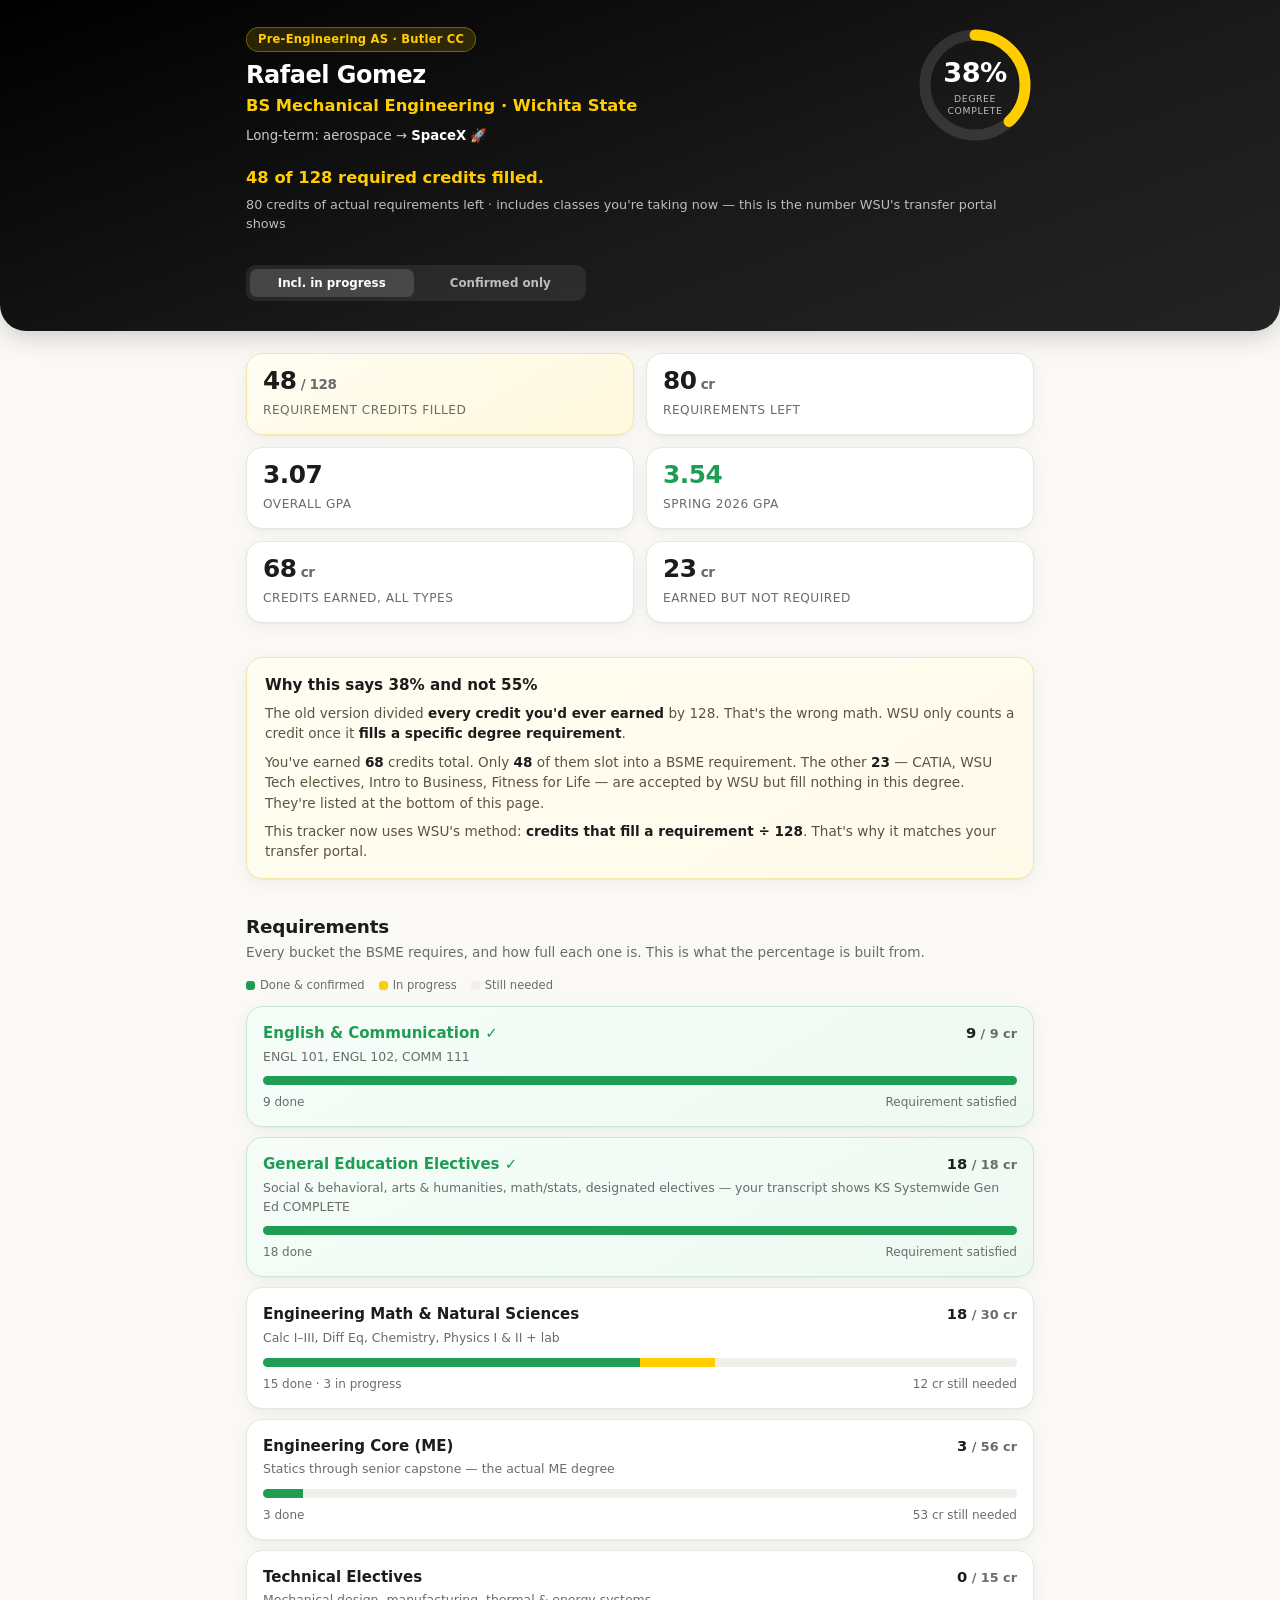
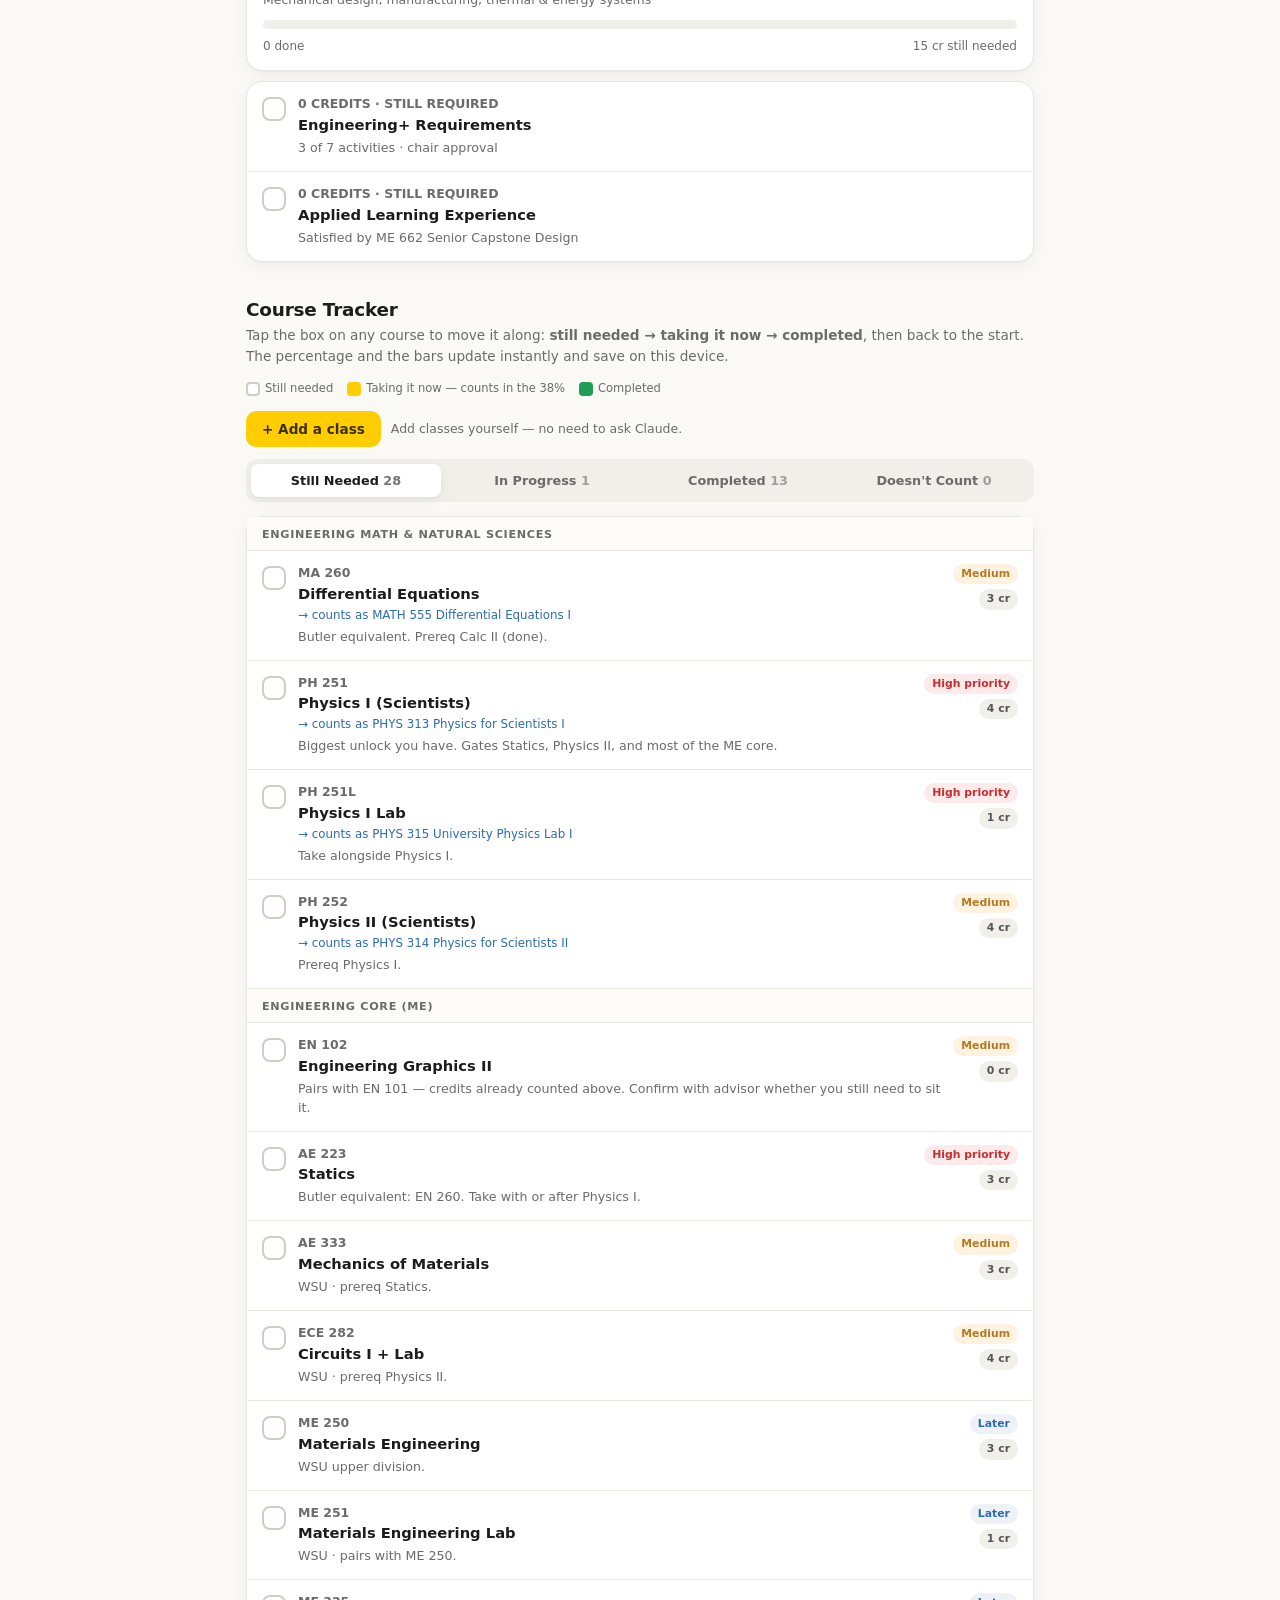
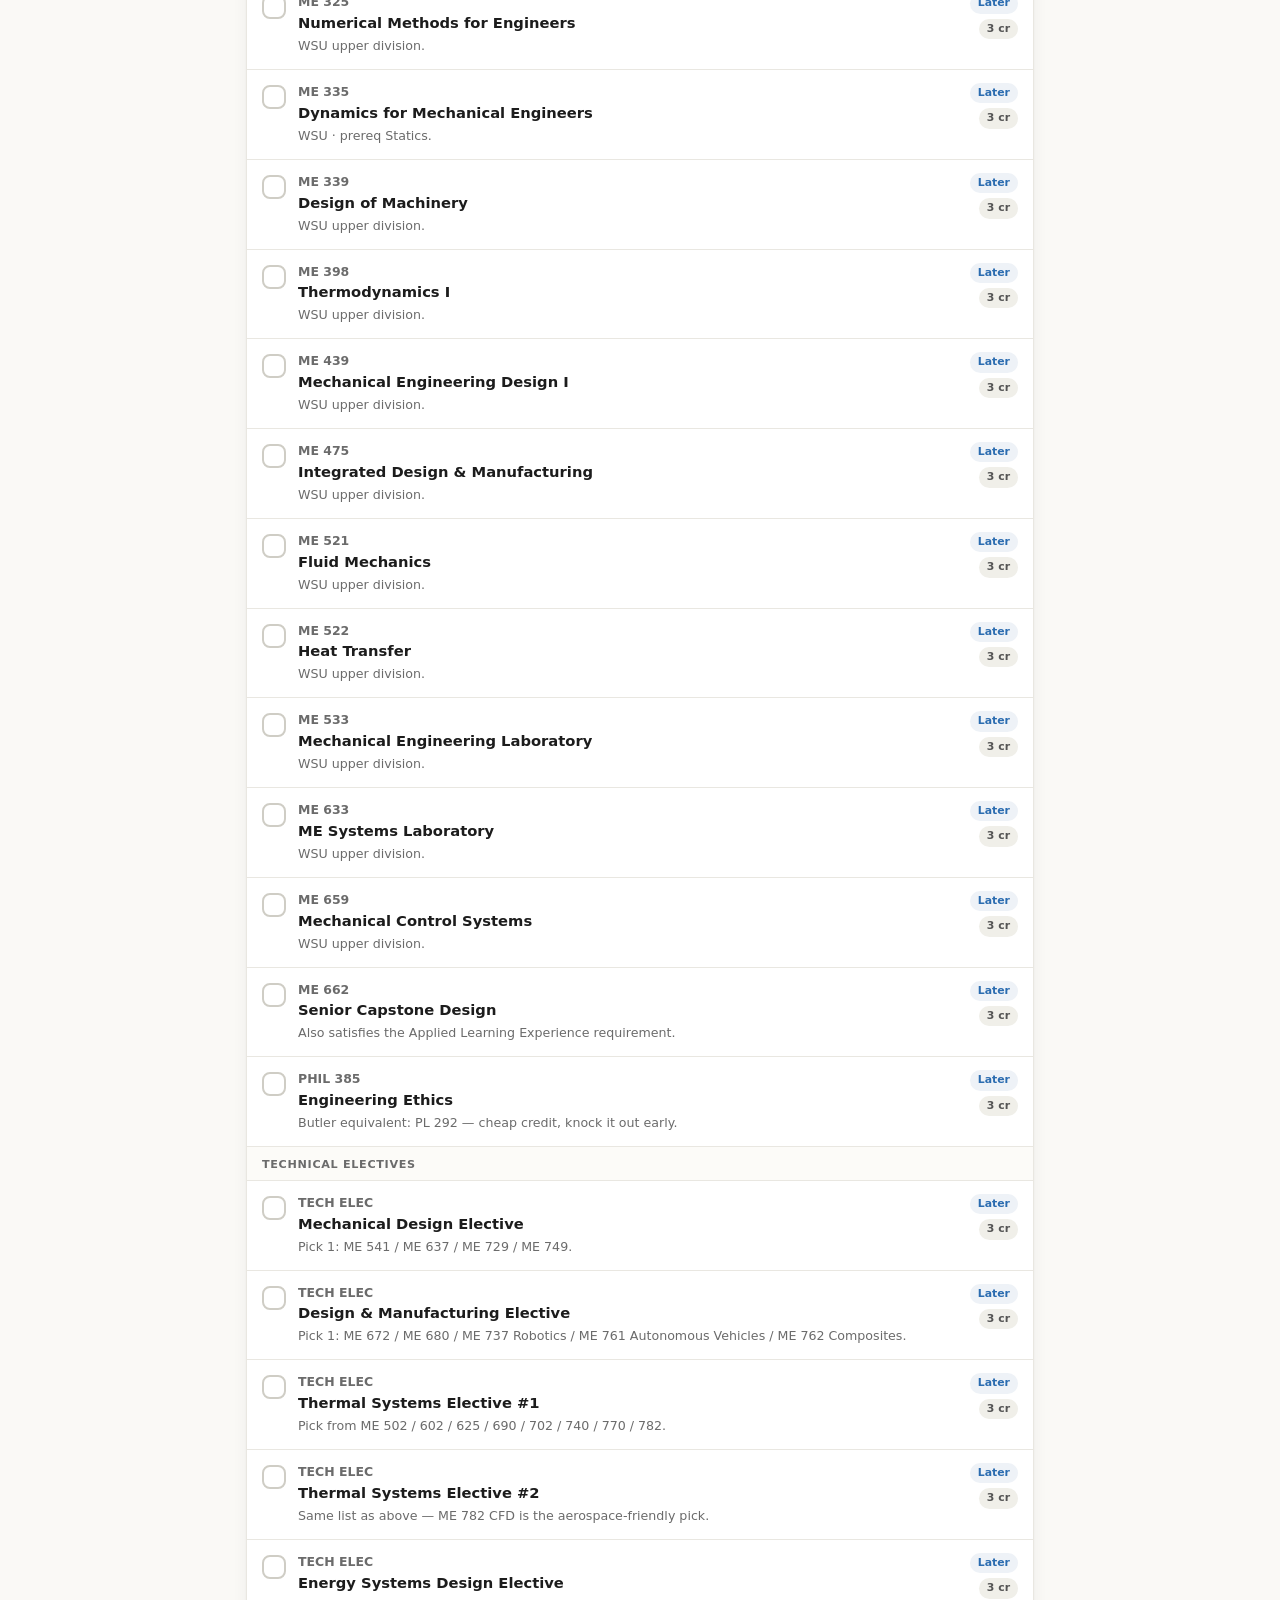
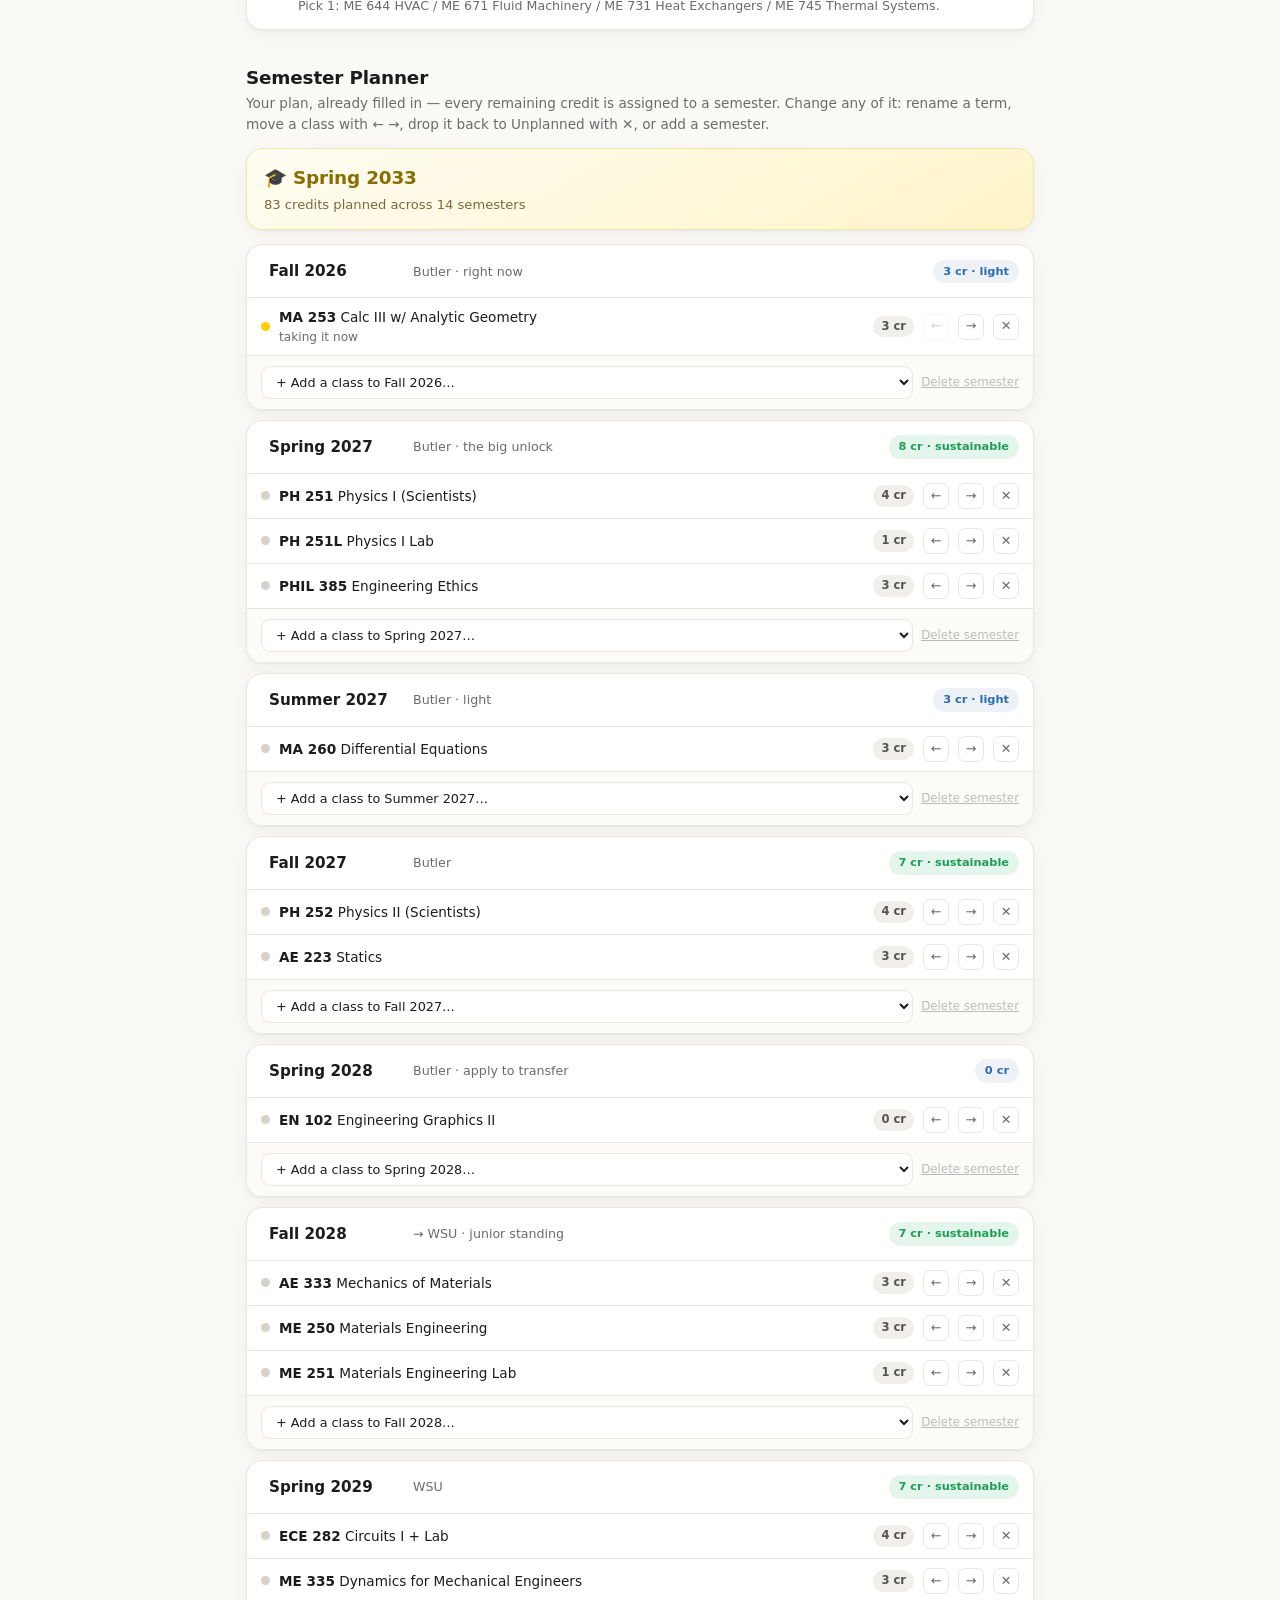
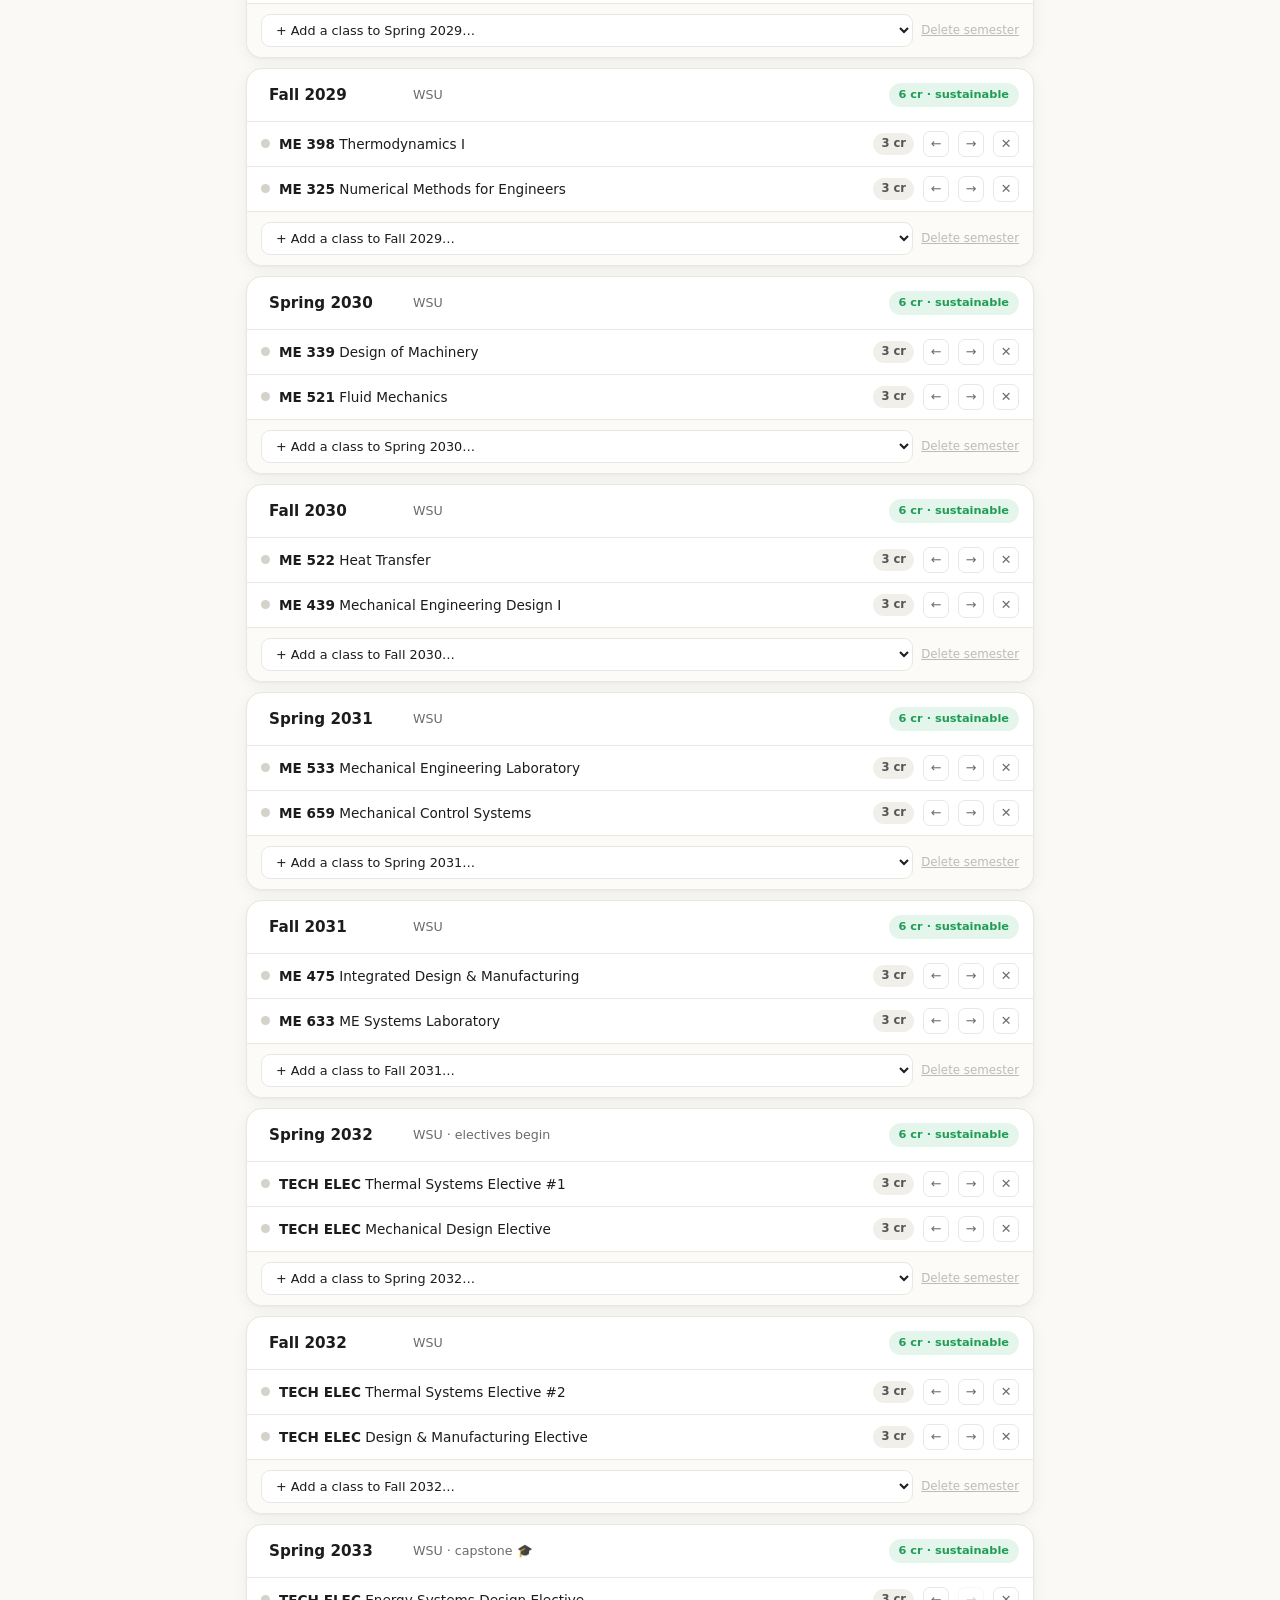
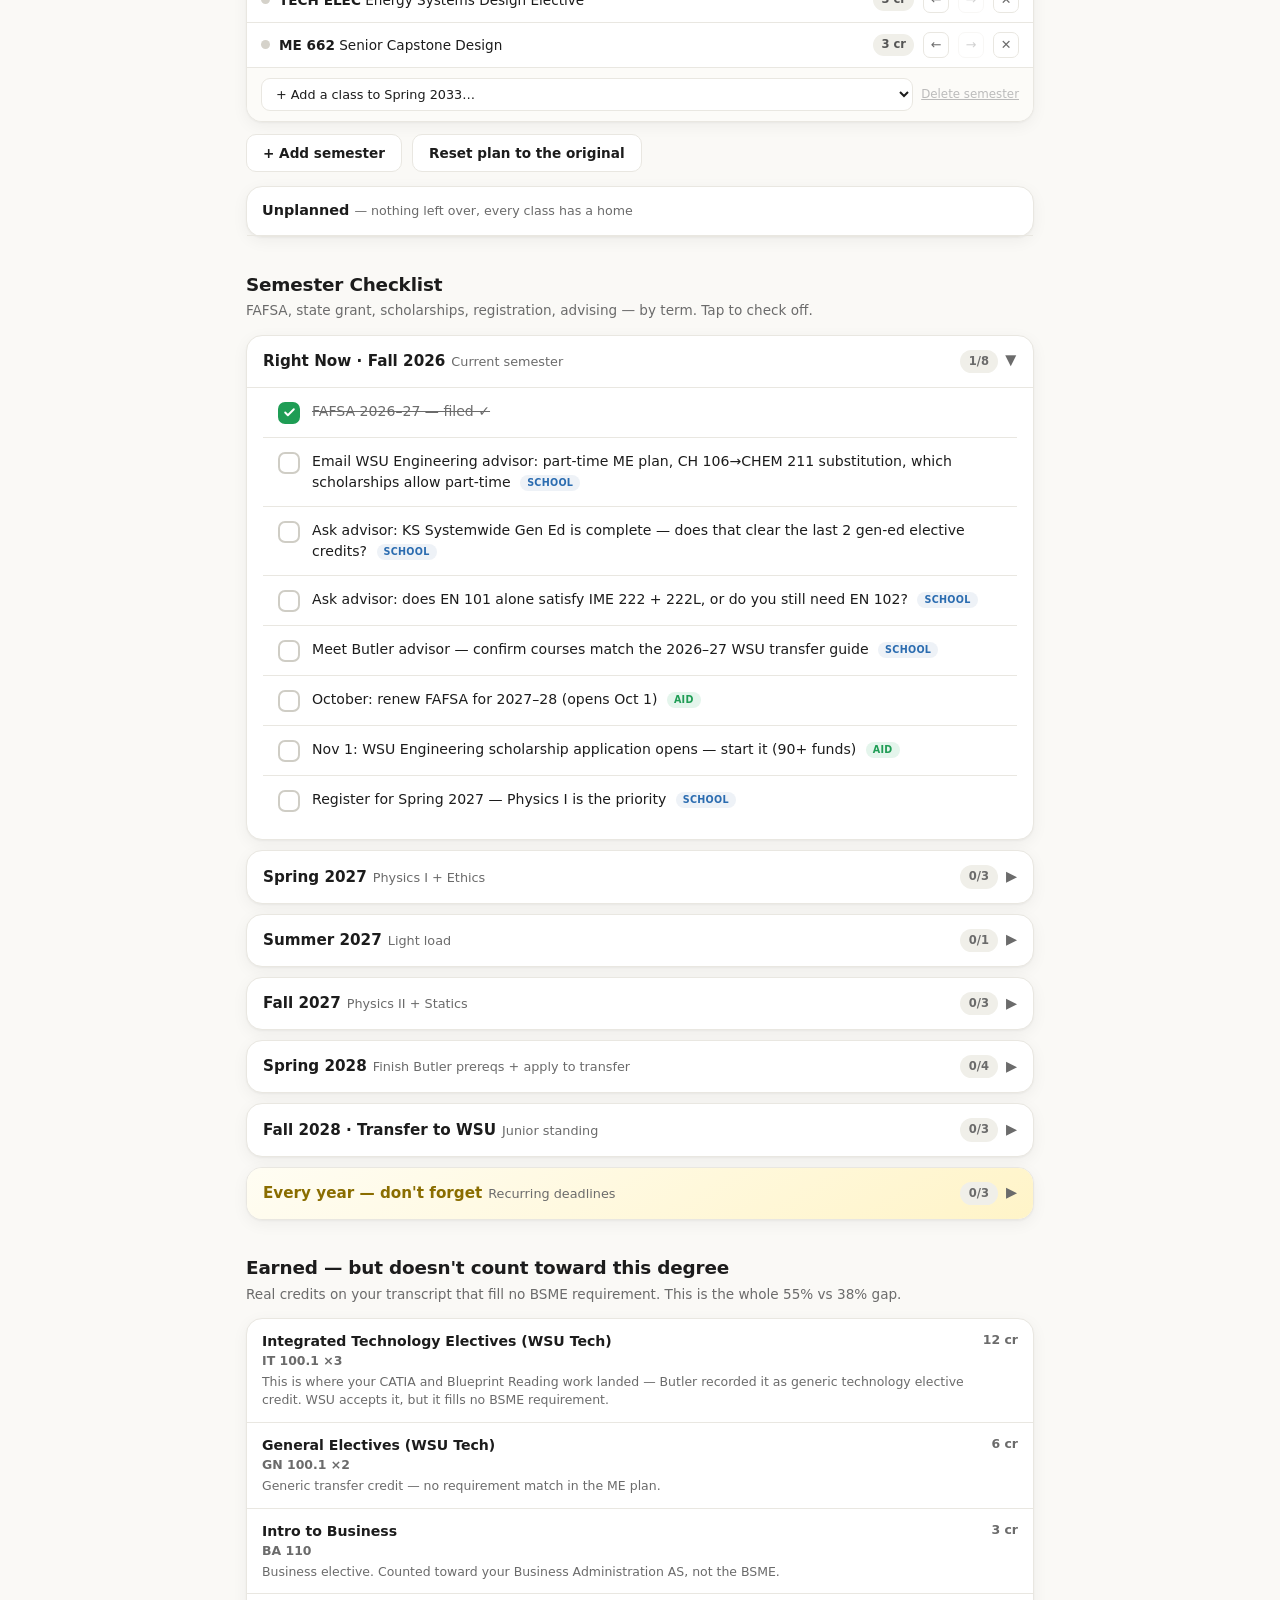
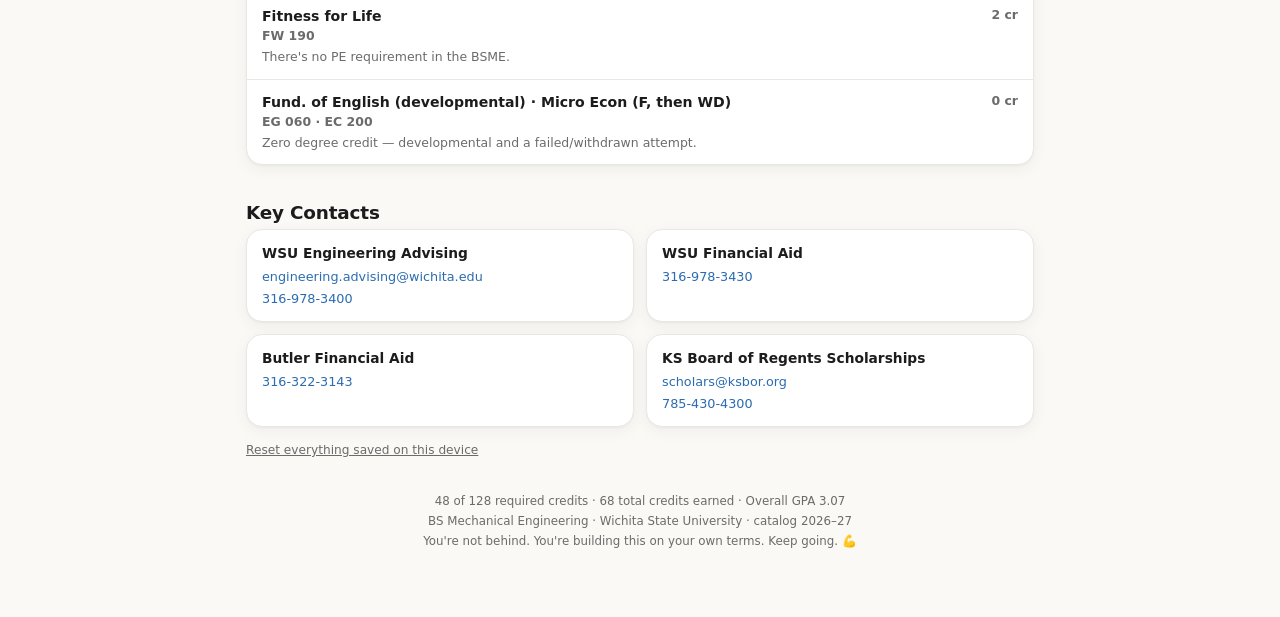
==== commit 03359a5d: "Add editable semester planner seeded through graduation; mobile home-screen support" ====
--- a/index.html
+++ b/index.html
@@ -4,6 +4,13 @@
 <meta charset="UTF-8">
 <meta name="viewport" content="width=device-width, initial-scale=1.0">
 <meta name="theme-color" content="#000000">
+<meta name="description" content="Rafael Gomez — progress toward a BS in Mechanical Engineering at Wichita State, tracked against actual degree requirements.">
+<!-- lets you "Add to Home Screen" on iPhone/Android and open it like an app -->
+<meta name="apple-mobile-web-app-capable" content="yes">
+<meta name="apple-mobile-web-app-status-bar-style" content="black">
+<meta name="apple-mobile-web-app-title" content="ME Tracker">
+<meta name="mobile-web-app-capable" content="yes">
+<link rel="icon" href="data:image/svg+xml,<svg xmlns='http://www.w3.org/2000/svg' viewBox='0 0 100 100'><rect width='100' height='100' rx='22' fill='%23111'/><text y='72' x='50' font-size='60' text-anchor='middle' fill='%23FFCD00' font-family='system-ui' font-weight='bold'>ME</text></svg>">
 <title>Rafael's WSU ME Transfer Tracker</title>
 <style>
 :root{
@@ -87,17 +94,15 @@
 .grp-hdr{padding:10px 15px 6px;font-size:.7rem;font-weight:700;color:var(--muted);text-transform:uppercase;letter-spacing:.06em;background:#fcfbf8;border-bottom:1px solid var(--line)}
 .course{display:flex;align-items:flex-start;gap:12px;padding:13px 15px;border-bottom:1px solid var(--line)}
 .course:last-child{border-bottom:none}
-.course .check{width:22px;height:22px;border-radius:7px;border:2px solid #cfcdc5;flex-shrink:0;margin-top:2px;display:flex;align-items:center;justify-content:center;cursor:pointer;transition:.15s;background:#fff}
-.course.done .check{background:var(--green);border-color:var(--green)}
-.course .check svg{opacity:0;transition:.15s}
-.course.done .check svg{opacity:1}
-.course.static .check{cursor:default;border-radius:50%;border-color:var(--green);background:var(--green)}
-.course.static .check svg{opacity:1}
+.course .check{width:24px;height:24px;border-radius:8px;border:2px solid #cfcdc5;flex-shrink:0;margin-top:2px;display:flex;align-items:center;justify-content:center;cursor:pointer;transition:.15s;background:#fff}
+.course .check:active{transform:scale(.88)}
+.course.st-completed .check{background:var(--green);border-color:var(--green)}
+.course.st-progress  .check{background:var(--gold);border-color:var(--gold)}
 .course.noapply .check{border-color:#d8d5cc;background:#f4f3ef;cursor:default;border-radius:50%}
-.course.noapply .check svg{opacity:.45;stroke:#999}
 .course .body{flex:1;min-width:0}
 .course .title{font-weight:600;font-size:.92rem}
-.course.done .title{color:var(--muted)}
+.course.st-completed .title{color:var(--muted)}
+.pill.st{background:var(--gold-soft);color:#7a5c00}
 .course .code{color:var(--muted);font-weight:600;font-size:.78rem}
 .course .notes{color:var(--muted);font-size:.79rem;margin-top:3px}
 .course .maps{font-size:.74rem;color:var(--blue);margin-top:2px}
@@ -161,6 +166,44 @@
 .ctag.aid{background:var(--green-soft);color:var(--green)}
 .ctag.school{background:var(--blue-soft);color:var(--blue)}
 
+/* ---------- PLANNER ---------- */
+.gradbox{padding:15px 17px;margin-bottom:14px;background:linear-gradient(150deg,#fffdf3,#fff4c8);border-color:#f2e6a8}
+.gradbox .g1{font-size:1.15rem;font-weight:700;color:#8a6d00;letter-spacing:-.01em}
+.gradbox .g2{font-size:.82rem;color:#7a6a3a;margin-top:3px}
+.pterm{padding:0;margin-bottom:10px;overflow:hidden}
+.pterm-head{display:flex;align-items:center;gap:9px;padding:12px 14px;border-bottom:1px solid var(--line);flex-wrap:wrap}
+.pterm-head input.tname{border:1px solid transparent;background:transparent;font-family:inherit;font-weight:700;font-size:.95rem;color:var(--ink);padding:4px 7px;border-radius:8px;width:135px}
+.pterm-head input.tnote{border:1px solid transparent;background:transparent;font-family:inherit;font-size:.79rem;color:var(--muted);padding:4px 7px;border-radius:8px;flex:1;min-width:90px}
+.pterm-head input:hover{border-color:var(--line)}
+.pterm-head input:focus{outline:none;background:#fff;border-color:var(--gold);box-shadow:0 0 0 3px rgba(255,205,0,.22)}
+.load-pill{font-size:.71rem;font-weight:700;padding:3px 10px;border-radius:999px;white-space:nowrap}
+.load-pill.light{background:var(--blue-soft);color:var(--blue)}
+.load-pill.ok{background:var(--green-soft);color:var(--green)}
+.load-pill.heavy{background:var(--amber-soft);color:var(--amber)}
+.load-pill.over{background:var(--red-soft);color:var(--red)}
+.load-pill.none{background:#f0efe9;color:#999}
+.prow{display:flex;align-items:center;gap:9px;padding:9px 14px;border-bottom:1px solid var(--line)}
+.prow:last-child{border-bottom:none}
+.prow .dot{width:9px;height:9px;border-radius:50%;flex-shrink:0;background:#d5d2ca}
+.prow.st-progress .dot{background:var(--gold)}
+.prow.st-completed .dot{background:var(--green)}
+.prow .pc{flex:1;min-width:0;font-size:.85rem}
+.prow .pc b{font-weight:600}
+.prow .pc span{color:var(--muted);font-size:.76rem;display:block}
+.prow.st-completed .pc b{color:var(--muted);text-decoration:line-through}
+.prow .cr{font-size:.72rem;font-weight:700;color:#555;background:#f0efe9;padding:2px 8px;border-radius:999px;white-space:nowrap}
+.mini{background:#fff;border:1px solid var(--line);color:var(--muted);border-radius:7px;width:26px;height:26px;font-size:.8rem;cursor:pointer;font-family:inherit;flex-shrink:0;line-height:1;padding:0}
+.mini:hover:not(:disabled){border-color:var(--gold);color:var(--ink);background:#fffdf3}
+.mini:disabled{opacity:.3;cursor:default}
+.mini.x:hover{border-color:var(--red);color:var(--red);background:var(--red-soft)}
+.pterm-foot{display:flex;gap:8px;padding:10px 14px;align-items:center;background:#fcfbf8;flex-wrap:wrap}
+.pterm-foot select{flex:1;min-width:150px;padding:7px 10px;border:1px solid var(--line);border-radius:9px;font-size:.8rem;font-family:inherit;background:#fff;color:var(--ink)}
+.pterm-foot select:focus{outline:none;border-color:var(--gold)}
+.delterm{background:none;border:none;color:#bbb;font-size:.74rem;cursor:pointer;font-family:inherit;text-decoration:underline}
+.delterm:hover{color:var(--red)}
+.unp-head{padding:13px 15px;font-weight:700;font-size:.9rem;border-bottom:1px solid var(--line)}
+.unp-head span{font-weight:400;color:var(--muted);font-size:.79rem}
+
 /* ---------- MISC ---------- */
 .contacts{display:grid;grid-template-columns:repeat(2,1fr);gap:12px}
 .contact{padding:13px 15px}
@@ -241,7 +284,12 @@
 
   <section class="section">
     <h2>Course Tracker</h2>
-    <div class="section-sub">Tap the box on any course to mark it done — the percentage updates instantly and saves on this device.</div>
+    <div class="section-sub">Tap the box on any course to move it along: <b>still needed → taking it now → completed</b>, then back to the start. The percentage and the bars update instantly and save on this device.</div>
+    <div class="legend" style="margin-bottom:14px">
+      <span><i style="background:#fff;border:2px solid #cfcdc5;width:14px;height:14px;border-radius:4px"></i>Still needed</span>
+      <span><i style="background:var(--gold);width:14px;height:14px;border-radius:4px"></i>Taking it now — counts in the 38%</span>
+      <span><i style="background:var(--green);width:14px;height:14px;border-radius:4px"></i>Completed</span>
+    </div>
     <div class="addbar">
       <button class="btn gold" id="addToggle">+ Add a class</button>
       <span style="font-size:.78rem;color:var(--muted)">Add classes yourself — no need to ask Claude.</span>
@@ -277,9 +325,15 @@
   </section>
 
   <section class="section">
-    <h2>Roadmap to Graduation</h2>
-    <div class="section-sub">Part-time plan · ~6–9 credits/semester. Tap a semester to expand.</div>
-    <div id="roadmap"></div>
+    <h2>Semester Planner</h2>
+    <div class="section-sub">Your plan, already filled in — every remaining credit is assigned to a semester. Change any of it: rename a term, move a class with ← →, drop it back to Unplanned with ✕, or add a semester.</div>
+    <div class="card gradbox" id="gradBox"></div>
+    <div id="planner"></div>
+    <div class="addbar" style="margin-top:12px">
+      <button class="btn ghost" id="addTerm">+ Add semester</button>
+      <button class="btn ghost" id="resetPlan">Reset plan to the original</button>
+    </div>
+    <div class="card" id="unplanned" style="margin-top:14px"></div>
   </section>
 
   <section class="section">
@@ -318,20 +372,29 @@
 function save(){ try{ localStorage.setItem(STORE_KEY, JSON.stringify(state)); }catch(e){} }
 
 const CHECK = '<svg width="13" height="13" viewBox="0 0 24 24" fill="none" stroke="#fff" stroke-width="3.5" stroke-linecap="round" stroke-linejoin="round"><polyline points="20 6 9 17 4 12"/></svg>';
+const DOT   = '<svg width="10" height="10" viewBox="0 0 24 24"><circle cx="12" cy="12" r="7" fill="#fff"/></svg>';
+const MARK  = st => st === 'completed' ? CHECK : (st === 'progress' ? DOT : '');
 const esc = s => String(s==null?'':s).replace(/[&<>"']/g, c => ({'&':'&amp;','<':'&lt;','>':'&gt;','"':'&quot;',"'":'&#39;'}[c]));
 
 /* every course = baked-in data.js courses + the ones you added */
 function allCourses(){ return DATA.courses.concat(state.custom); }
 
-/* a course counts as finished if it shipped as completed, or you ticked it */
-function isDone(c){
-  if(state.checks[c.id] !== undefined) return !!state.checks[c.id];
-  return c.status === 'completed';
-}
+/* ---- three-state status: needed -> progress -> completed -> needed ----
+   Whatever you set on the site wins over what data.js shipped with.
+   Older saves stored true/false booleans; those still read correctly. */
+const STATES = ['needed','progress','completed'];
 function effStatus(c){
-  if(isDone(c)) return 'completed';
-  // un-ticking a course that shipped as completed puts it back in "still needed"
-  return c.status === 'completed' ? 'needed' : c.status;
+  const s = state.checks[c.id];
+  if(typeof s === 'string' && STATES.includes(s)) return s;
+  if(s === true)  return 'completed';
+  if(s === false) return 'needed';
+  return c.status;
+}
+function isDone(c){ return effStatus(c) === 'completed'; }
+function cycleStatus(c){
+  const next = STATES[(STATES.indexOf(effStatus(c)) + 1) % STATES.length];
+  state.checks[c.id] = next;
+  save(); renderAll();
 }
 
 /* ============================================================
@@ -449,8 +512,8 @@
   document.getElementById('nonCredit').innerHTML = `<div class="card" style="margin-top:4px">` +
     DATA.nonCredit.map(n=>{
       const done = state.checks['nc_'+n.id] !== undefined ? state.checks['nc_'+n.id] : n.done;
-      return `<div class="course ${done?'done':''}" data-nc="${esc(n.id)}">
-        <div class="check">${CHECK}</div>
+      return `<div class="course st-${done?'completed':'needed'}" data-nc="${esc(n.id)}">
+        <div class="check">${MARK(done?'completed':'needed')}</div>
         <div class="body">
           <div class="code">0 CREDITS · STILL REQUIRED</div>
           <div class="title">${esc(n.name)}</div>
@@ -515,7 +578,6 @@
   el.innerHTML = order.filter(k=>groups[k]).map(k=>{
     const hdr = activeTab==='noapply' ? '' : `<div class="grp-hdr">${esc(BUCKET_NAME(k))}</div>`;
     return hdr + groups[k].map(c=>{
-      const done = isDone(c);
       const noapply = !c.applies;
       const st = effStatus(c);
       const mine = !!c.custom;
@@ -525,12 +587,15 @@
       } else if(st === 'completed'){
         right = `${c.grade?`<span class="pill grade">${esc(c.grade)}</span>`:''}<span class="pill cr">${c.credits} cr</span>` +
                 `${c.term?`<span style="color:var(--muted);font-size:.72rem">${esc(c.term)}</span>`:''}`;
+      } else if(st === 'progress'){
+        right = `<span class="pill st">Taking it now</span><span class="pill cr">${c.credits} cr</span>`;
       } else {
         right = `${c.verify?'<span class="pill verify">Verify w/ advisor</span>':''}${prioPill(c.prio)}<span class="pill cr">${c.credits} cr</span>`;
       }
       if(mine) right = `<span class="pill mine">added by you</span>` + right;
-      return `<div class="course ${done?'done':''} ${noapply?'noapply':''}" data-id="${esc(c.id)}">
-        <div class="check">${CHECK}</div>
+      const tip = noapply ? '' : ' title="Tap to change: still needed → in progress → completed"';
+      return `<div class="course st-${st} ${noapply?'noapply':''}" data-id="${esc(c.id)}">
+        <div class="check"${tip}>${MARK(st)}</div>
         <div class="body">
           <div class="code">${esc(c.code)}${c.term && st!=='completed'?` · ${esc(c.term)}`:''}</div>
           <div class="title">${esc(c.title)}</div>
@@ -545,10 +610,7 @@
   el.querySelectorAll('.course').forEach(row=>{
     const c = allCourses().find(x=>x.id===row.dataset.id);
     if(!c || !c.applies) return;
-    row.querySelector('.check').onclick = ()=>{
-      state.checks[c.id] = !isDone(c);
-      save(); renderAll();
-    };
+    row.querySelector('.check').onclick = ()=> cycleStatus(c);
   });
   el.querySelectorAll('[data-del]').forEach(btn=>{
     btn.onclick = (e)=>{
@@ -616,22 +678,155 @@
   document.querySelector('#courseList').scrollIntoView({behavior:'smooth', block:'start'});
 }
 
-/* ---------- ROADMAP ---------- */
-function renderRoadmap(){
-  document.getElementById('roadmap').innerHTML = DATA.roadmap.map((t,i)=>`
-    <div class="card term ${i===0?'open':''} ${t.grad?'grad':''}">
-      <div class="term-head">
-        <div class="t">${esc(t.term)}${t.note?`<span>${esc(t.note)}</span>`:''}</div>
-        <div style="display:flex;align-items:center;gap:8px">
-          <span class="load">${esc(t.load)}</span><span class="chev">▶</span>
-        </div>
-      </div>
-      <div class="term-body">
-        <ul>${t.courses.map(c=>`<li><span>${esc(c.name)}</span><span>${esc(c.cr)}</span></li>`).join('')}</ul>
-      </div>
+/* ============================================================
+   SEMESTER PLANNER
+   state.plan overrides DATA.planSeed once you touch anything.
+   ============================================================ */
+function getPlan(){
+  if(!Array.isArray(state.plan)) state.plan = JSON.parse(JSON.stringify(DATA.planSeed));
+  return state.plan;
+}
+function savePlan(){ save(); renderPlanner(); }
+function courseById(id){ return allCourses().find(c=>c.id===id); }
+
+/* courses that still need doing and aren't in any semester yet */
+function unplannedCourses(){
+  const inPlan = new Set();
+  getPlan().forEach(t => t.courses.forEach(id => inPlan.add(id)));
+  return allCourses().filter(c => c.applies && effStatus(c) !== 'completed' && !inPlan.has(c.id));
+}
+function termCredits(t){
+  return t.courses.map(courseById).filter(Boolean)
+    .filter(c => effStatus(c) !== 'completed')
+    .reduce((s,c) => s + (Number(c.credits)||0), 0);
+}
+function loadPill(cr, n){
+  if(!n)       return '<span class="load-pill none">nothing planned</span>';
+  if(cr === 0) return '<span class="load-pill light">0 cr</span>';
+  const cls = cr <= 4 ? 'light' : cr <= 8 ? 'ok' : cr <= 11 ? 'heavy' : 'over';
+  const word = cr <= 4 ? 'light' : cr <= 8 ? 'sustainable' : cr <= 11 ? 'heavy' : 'too much part-time';
+  return `<span class="load-pill ${cls}">${cr} cr · ${word}</span>`;
+}
+
+function renderPlanner(){
+  const plan = getPlan();
+
+  /* graduation projection = last term that still has unfinished work */
+  const active = plan.filter(t => termCredits(t) > 0);
+  const last = active[active.length - 1];
+  const totalLeft = plan.reduce((s,t) => s + termCredits(t), 0);
+  const stray = unplannedCourses().reduce((s,c) => s + (Number(c.credits)||0), 0);
+  document.getElementById('gradBox').innerHTML =
+    `<div class="g1">🎓 ${last ? esc(last.name) : 'Everything is done'}</div>` +
+    `<div class="g2">${totalLeft} credits planned across ${active.length} semester${active.length===1?'':'s'}` +
+    `${stray ? ` · <b>${stray} cr not yet placed in a semester</b>` : ''}</div>`;
+
+  document.getElementById('planner').innerHTML = plan.map((t,ti)=>{
+    const courses = t.courses.map(courseById).filter(Boolean);
+    const rows = courses.length ? courses.map(c=>{
+      const st = effStatus(c);
+      return `<div class="prow st-${st}">
+        <span class="dot"></span>
+        <div class="pc"><b>${esc(c.code)}</b> ${esc(c.title)}
+          ${st==='completed'?'<span>done ✓</span>':st==='progress'?'<span>taking it now</span>':''}</div>
+        <span class="cr">${c.credits} cr</span>
+        <button class="mini" data-mv="prev" data-t="${ti}" data-c="${esc(c.id)}" ${ti===0?'disabled':''} title="Move to earlier semester">←</button>
+        <button class="mini" data-mv="next" data-t="${ti}" data-c="${esc(c.id)}" ${ti===plan.length-1?'disabled':''} title="Move to later semester">→</button>
+        <button class="mini x" data-unassign="${esc(c.id)}" title="Remove from this semester">✕</button>
+      </div>`;
+    }).join('') : `<div class="prow" style="color:var(--muted);font-size:.83rem">Nothing planned for this semester yet.</div>`;
+
+    const avail = unplannedCourses();
+    return `<div class="card pterm">
+      <div class="pterm-head">
+        <input class="tname" value="${esc(t.name)}" data-rename="${ti}" aria-label="Semester name">
+        <input class="tnote" value="${esc(t.note||'')}" data-renote="${ti}" placeholder="note (optional)" aria-label="Semester note">
+        ${loadPill(termCredits(t), courses.filter(c=>effStatus(c)!=='completed').length)}
+      </div>
+      ${rows}
+      <div class="pterm-foot">
+        <select data-addto="${ti}">
+          <option value="">+ Add a class to ${esc(t.name)}…</option>
+          ${avail.map(c=>`<option value="${esc(c.id)}">${esc(c.code)} · ${esc(c.title)} (${c.credits} cr)</option>`).join('')}
+        </select>
+        <button class="delterm" data-delterm="${ti}">Delete semester</button>
+      </div>
+    </div>`;
+  }).join('');
+
+  /* unplanned pool */
+  const up = unplannedCourses();
+  document.getElementById('unplanned').innerHTML =
+    `<div class="unp-head">Unplanned <span>— ${up.length ? `${up.length} class${up.length===1?'':'es'} not assigned to any semester yet` : 'nothing left over, every class has a home'}</span></div>` +
+    up.map(c=>`<div class="prow st-${effStatus(c)}">
+      <span class="dot"></span>
+      <div class="pc"><b>${esc(c.code)}</b> ${esc(c.title)}</div>
+      <span class="cr">${c.credits} cr</span>
     </div>`).join('');
-  document.querySelectorAll('#roadmap .term-head').forEach(h=> h.onclick = ()=> h.parentElement.classList.toggle('open'));
-}
+
+  wirePlanner();
+}
+
+function wirePlanner(){
+  const plan = getPlan();
+  document.querySelectorAll('[data-mv]').forEach(b=>{
+    b.onclick = ()=>{
+      const ti = +b.dataset.t, id = b.dataset.c;
+      const to = b.dataset.mv === 'prev' ? ti-1 : ti+1;
+      if(to < 0 || to >= plan.length) return;
+      plan[ti].courses = plan[ti].courses.filter(x=>x!==id);
+      if(!plan[to].courses.includes(id)) plan[to].courses.push(id);
+      savePlan();
+    };
+  });
+  document.querySelectorAll('[data-unassign]').forEach(b=>{
+    b.onclick = ()=>{
+      const id = b.dataset.unassign;
+      plan.forEach(t => t.courses = t.courses.filter(x=>x!==id));
+      savePlan();
+    };
+  });
+  document.querySelectorAll('[data-addto]').forEach(sel=>{
+    sel.onchange = ()=>{
+      const id = sel.value; if(!id) return;
+      const ti = +sel.dataset.addto;
+      plan.forEach(t => t.courses = t.courses.filter(x=>x!==id));
+      plan[ti].courses.push(id);
+      savePlan();
+    };
+  });
+  document.querySelectorAll('[data-rename]').forEach(inp=>{
+    inp.onchange = inp.onblur = ()=>{
+      const v = inp.value.trim();
+      if(v){ plan[+inp.dataset.rename].name = v; save(); }
+      renderPlanner();
+    };
+  });
+  document.querySelectorAll('[data-renote]').forEach(inp=>{
+    inp.onchange = inp.onblur = ()=>{ plan[+inp.dataset.renote].note = inp.value.trim(); save(); };
+  });
+  document.querySelectorAll('[data-delterm]').forEach(b=>{
+    b.onclick = ()=>{
+      const ti = +b.dataset.delterm, t = plan[ti];
+      const n = t.courses.length;
+      if(n && !confirm(`Delete ${t.name}? Its ${n} class${n===1?'':'es'} will go back to Unplanned — nothing is lost.`)) return;
+      plan.splice(ti,1);
+      savePlan();
+    };
+  });
+}
+
+document.getElementById('addTerm').onclick = ()=>{
+  const plan = getPlan();
+  plan.push({id:'t'+Date.now().toString(36), name:'New semester', note:'', courses:[]});
+  savePlan();
+  document.querySelector('#planner .pterm:last-child .tname').select();
+};
+document.getElementById('resetPlan').onclick = ()=>{
+  if(!confirm('Throw away your changes and go back to the original plan? Your course check-offs are not affected.')) return;
+  state.plan = JSON.parse(JSON.stringify(DATA.planSeed));
+  savePlan();
+};
 
 /* ---------- CHECKLIST ---------- */
 const TAG_LABEL = {deadline:'Deadline', aid:'Aid', school:'School'};
@@ -723,9 +918,9 @@
 
 function renderAll(){
   renderRing(); renderKpis(); renderBuckets(); renderTabs(); renderCourses();
-  renderExtras(); renderFoot();
-}
-initForm(); renderAll(); renderRoadmap(); renderChecklist(); renderContacts();
+  renderPlanner(); renderExtras(); renderFoot();
+}
+initForm(); renderAll(); renderChecklist(); renderContacts();
 </script>
 </body>
 </html>
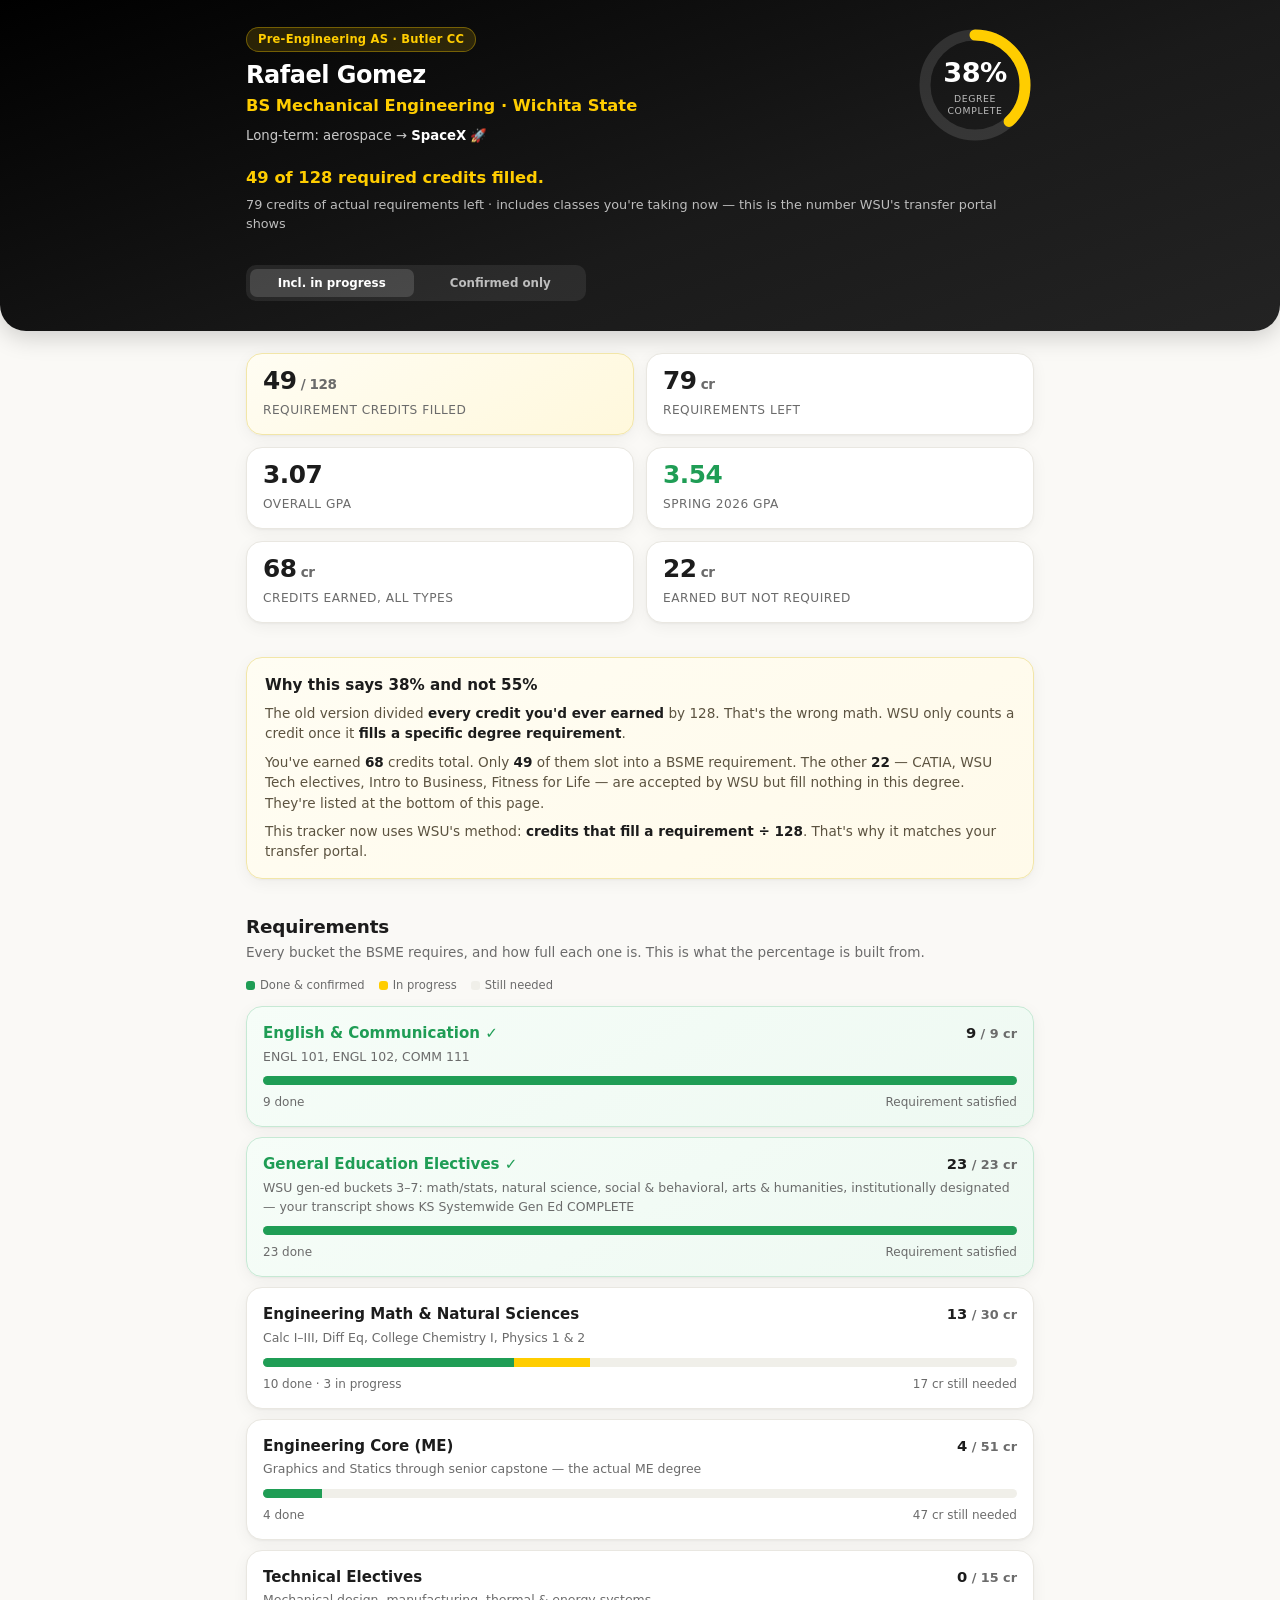
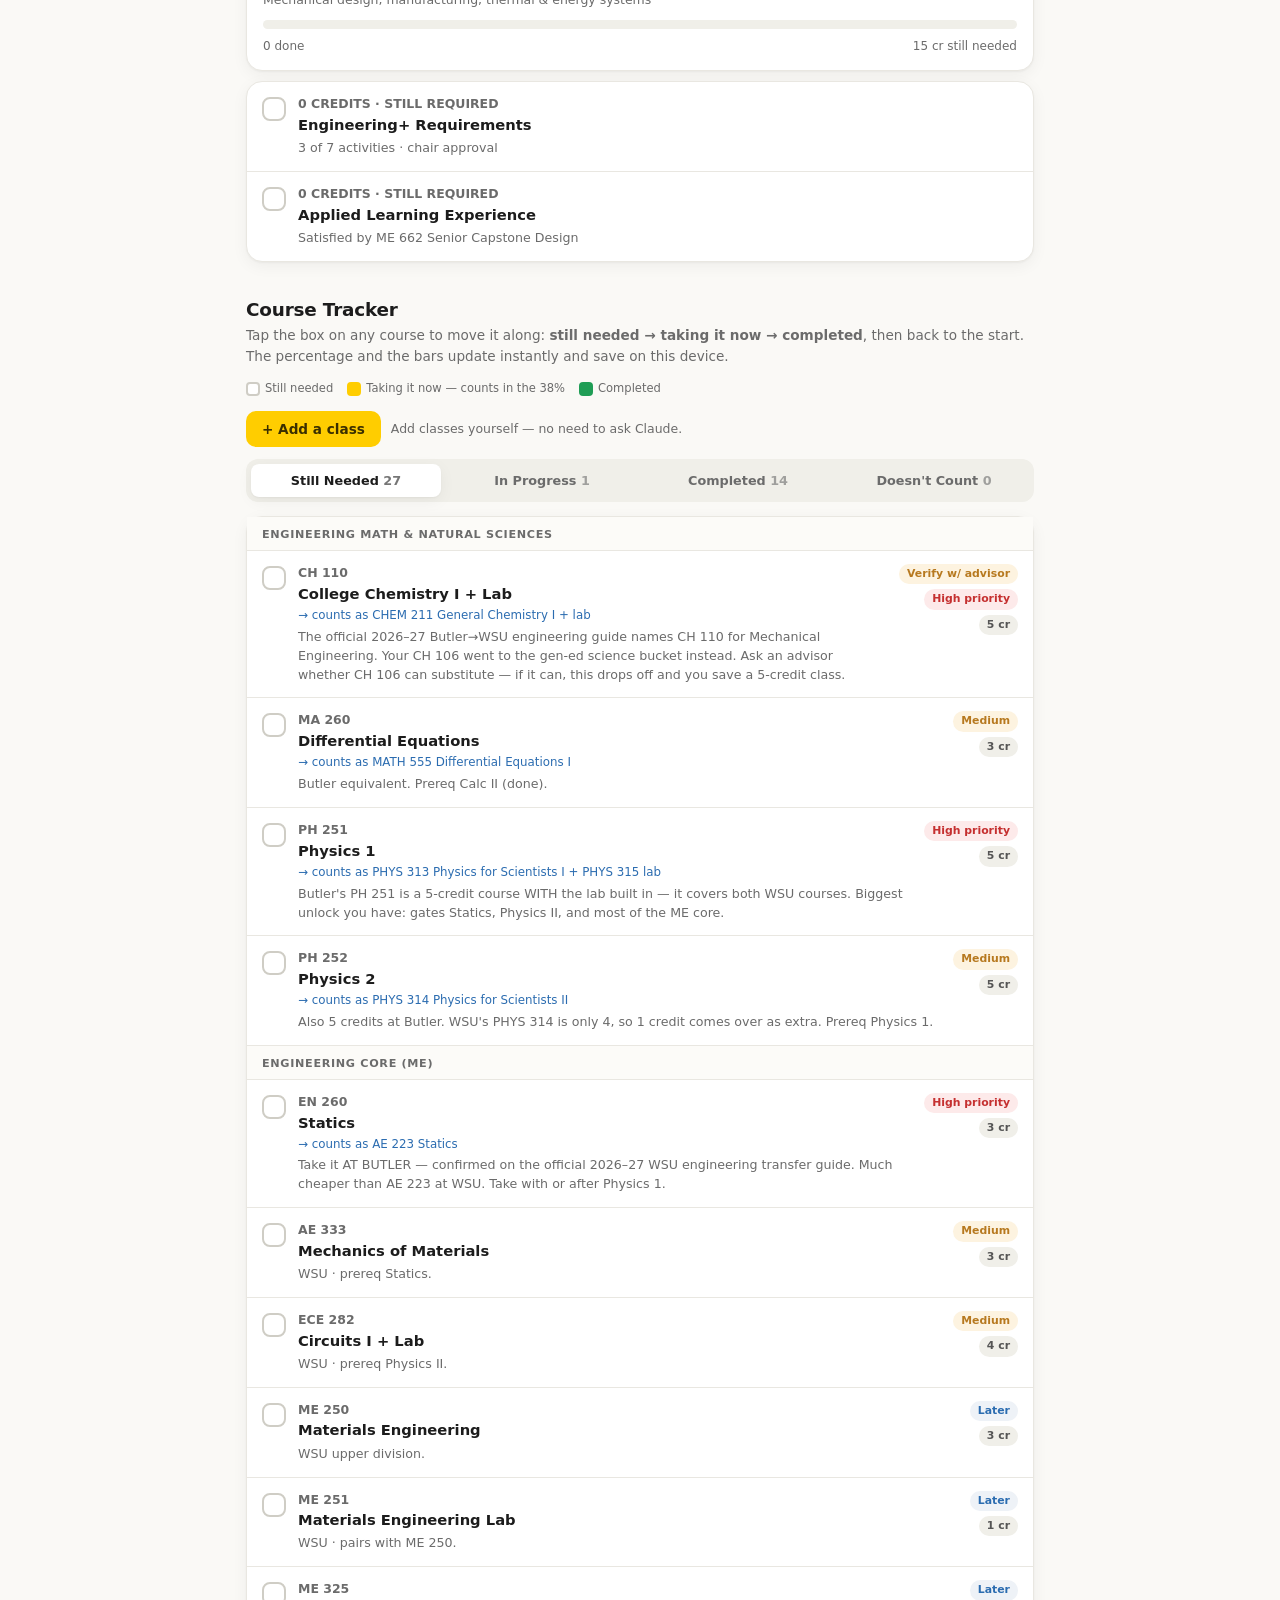
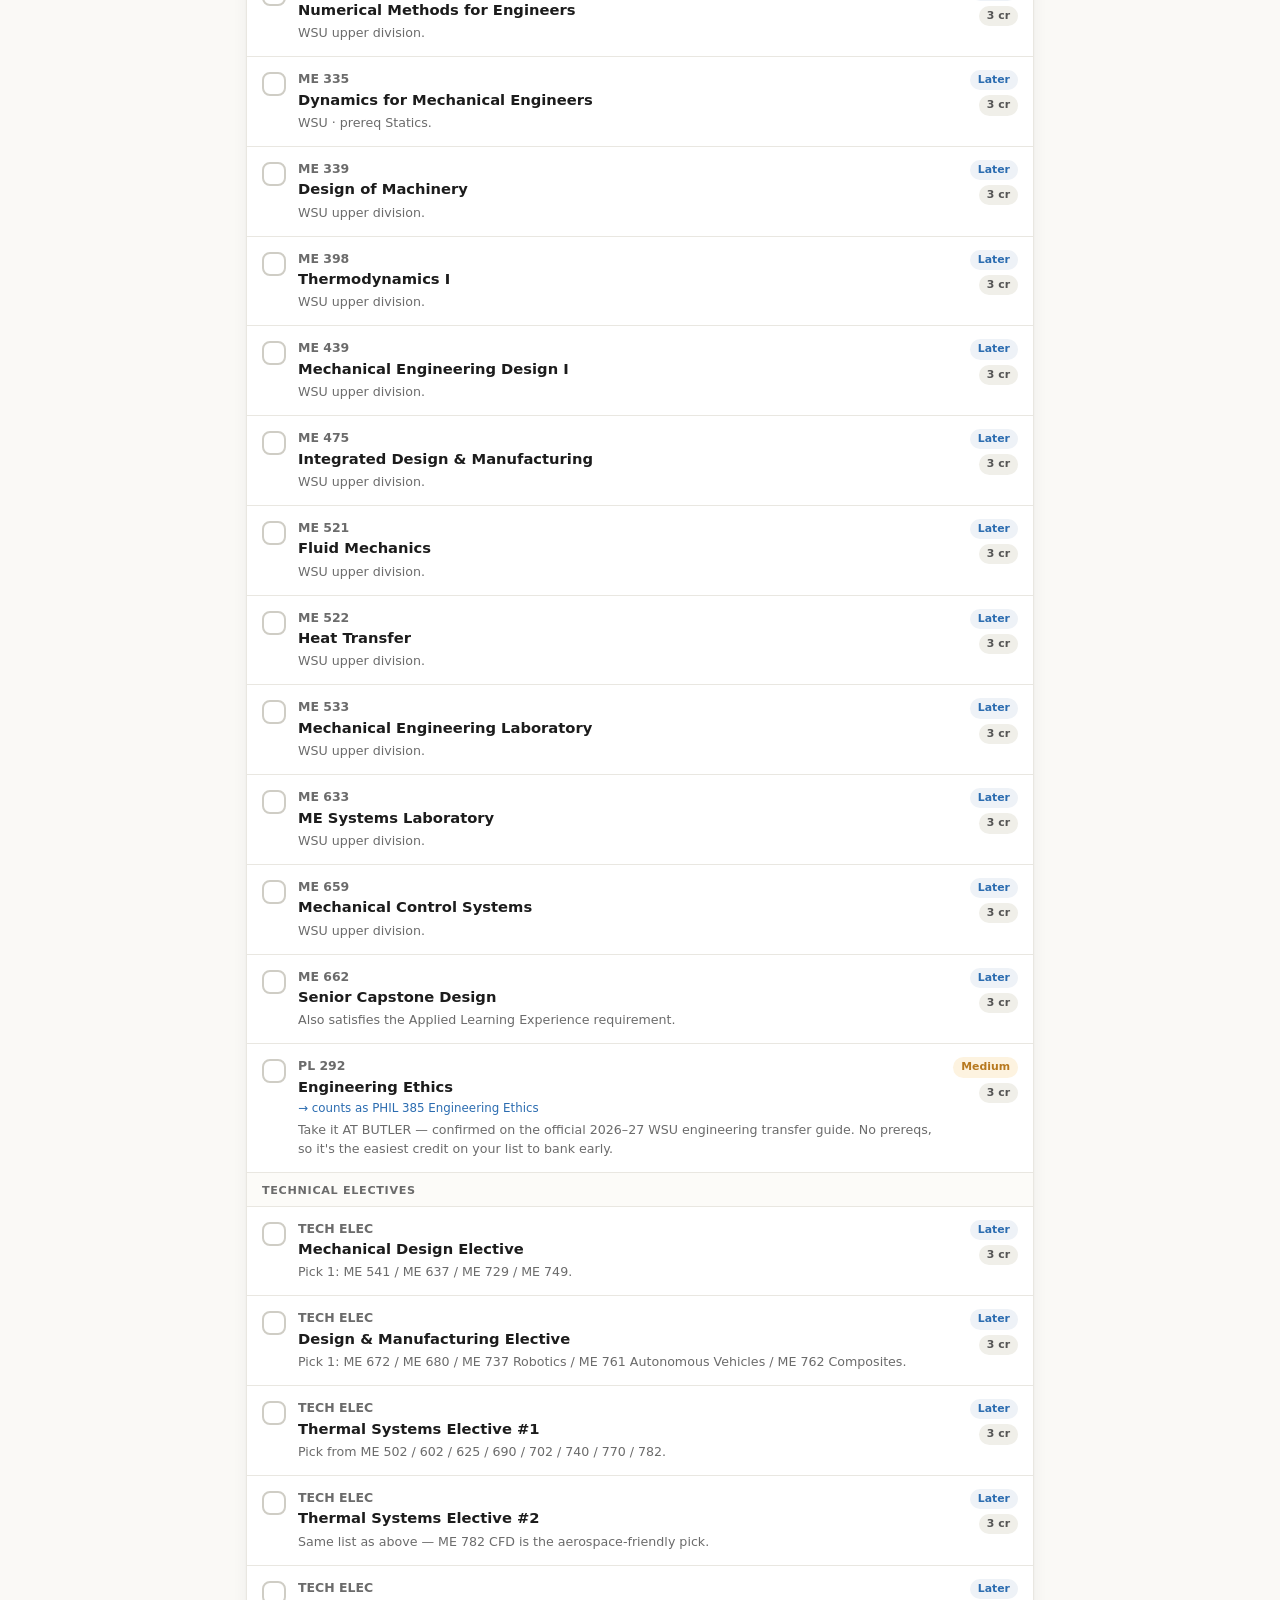
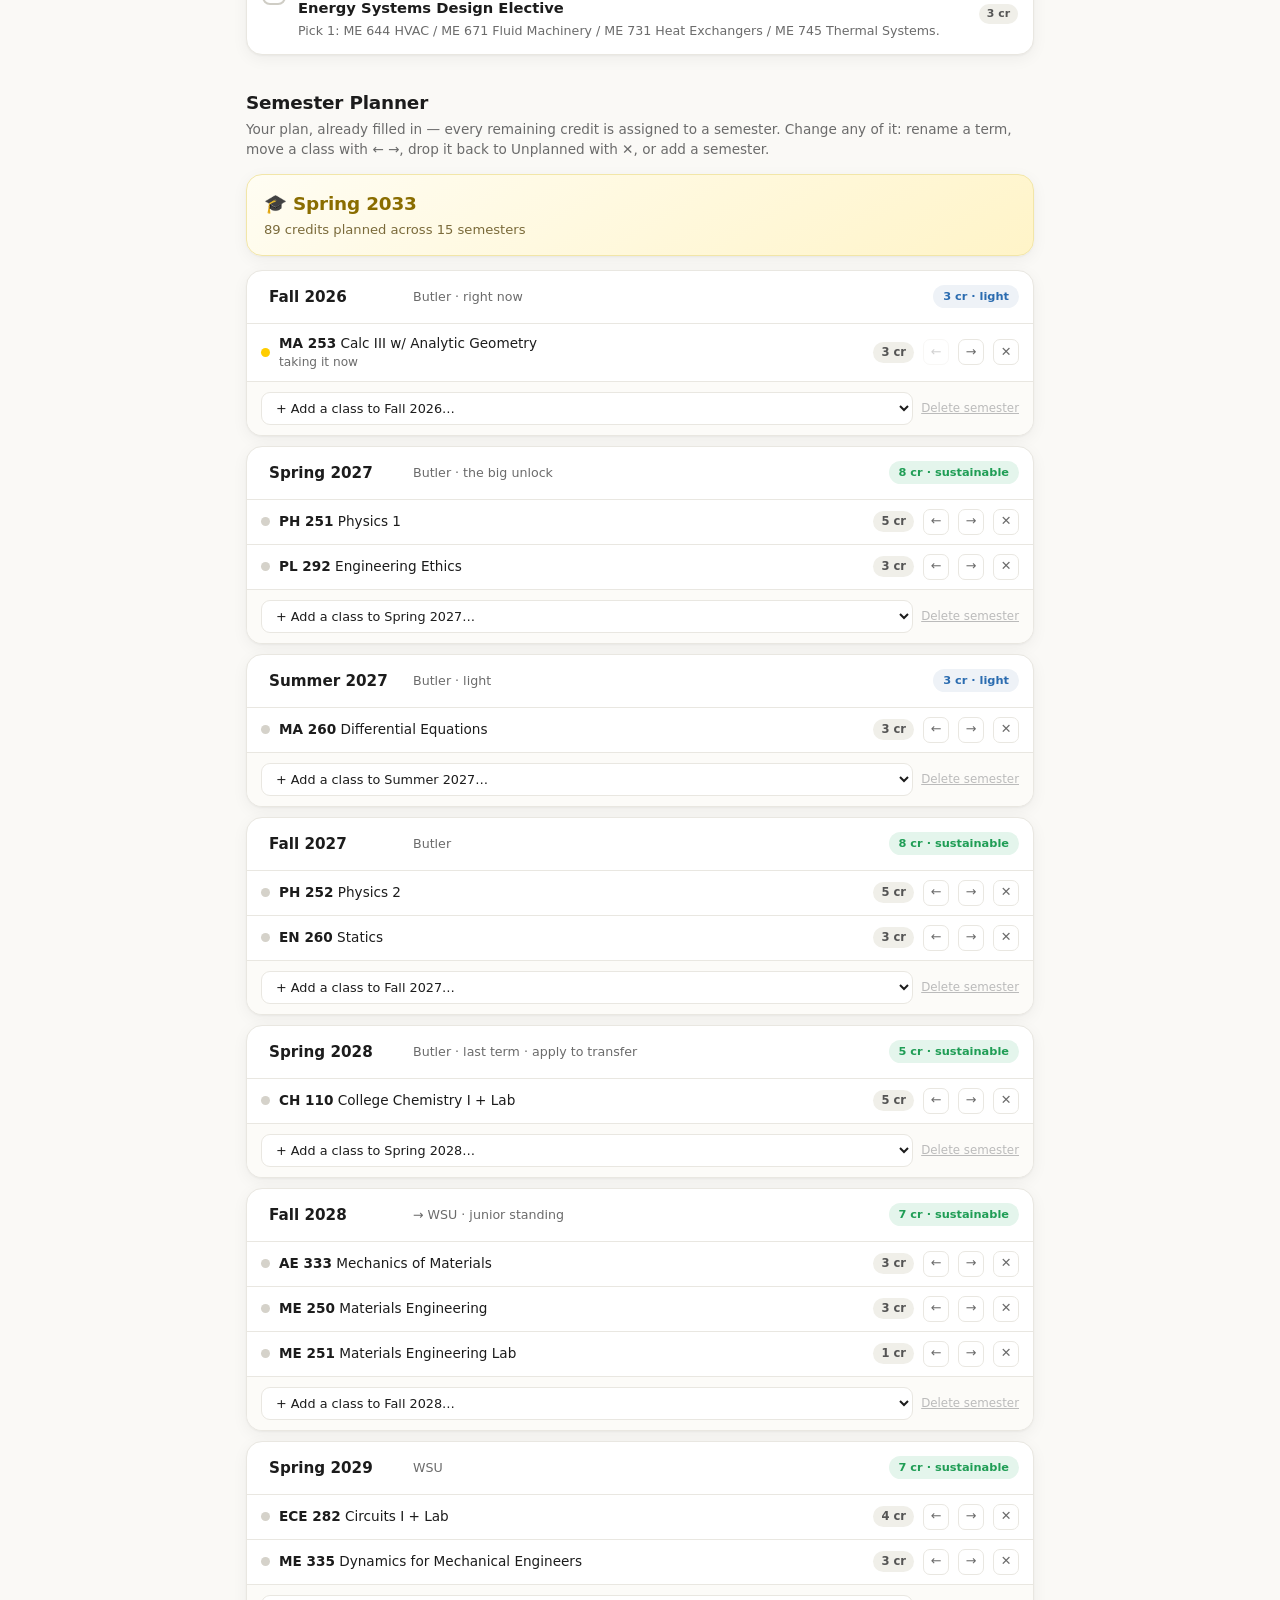
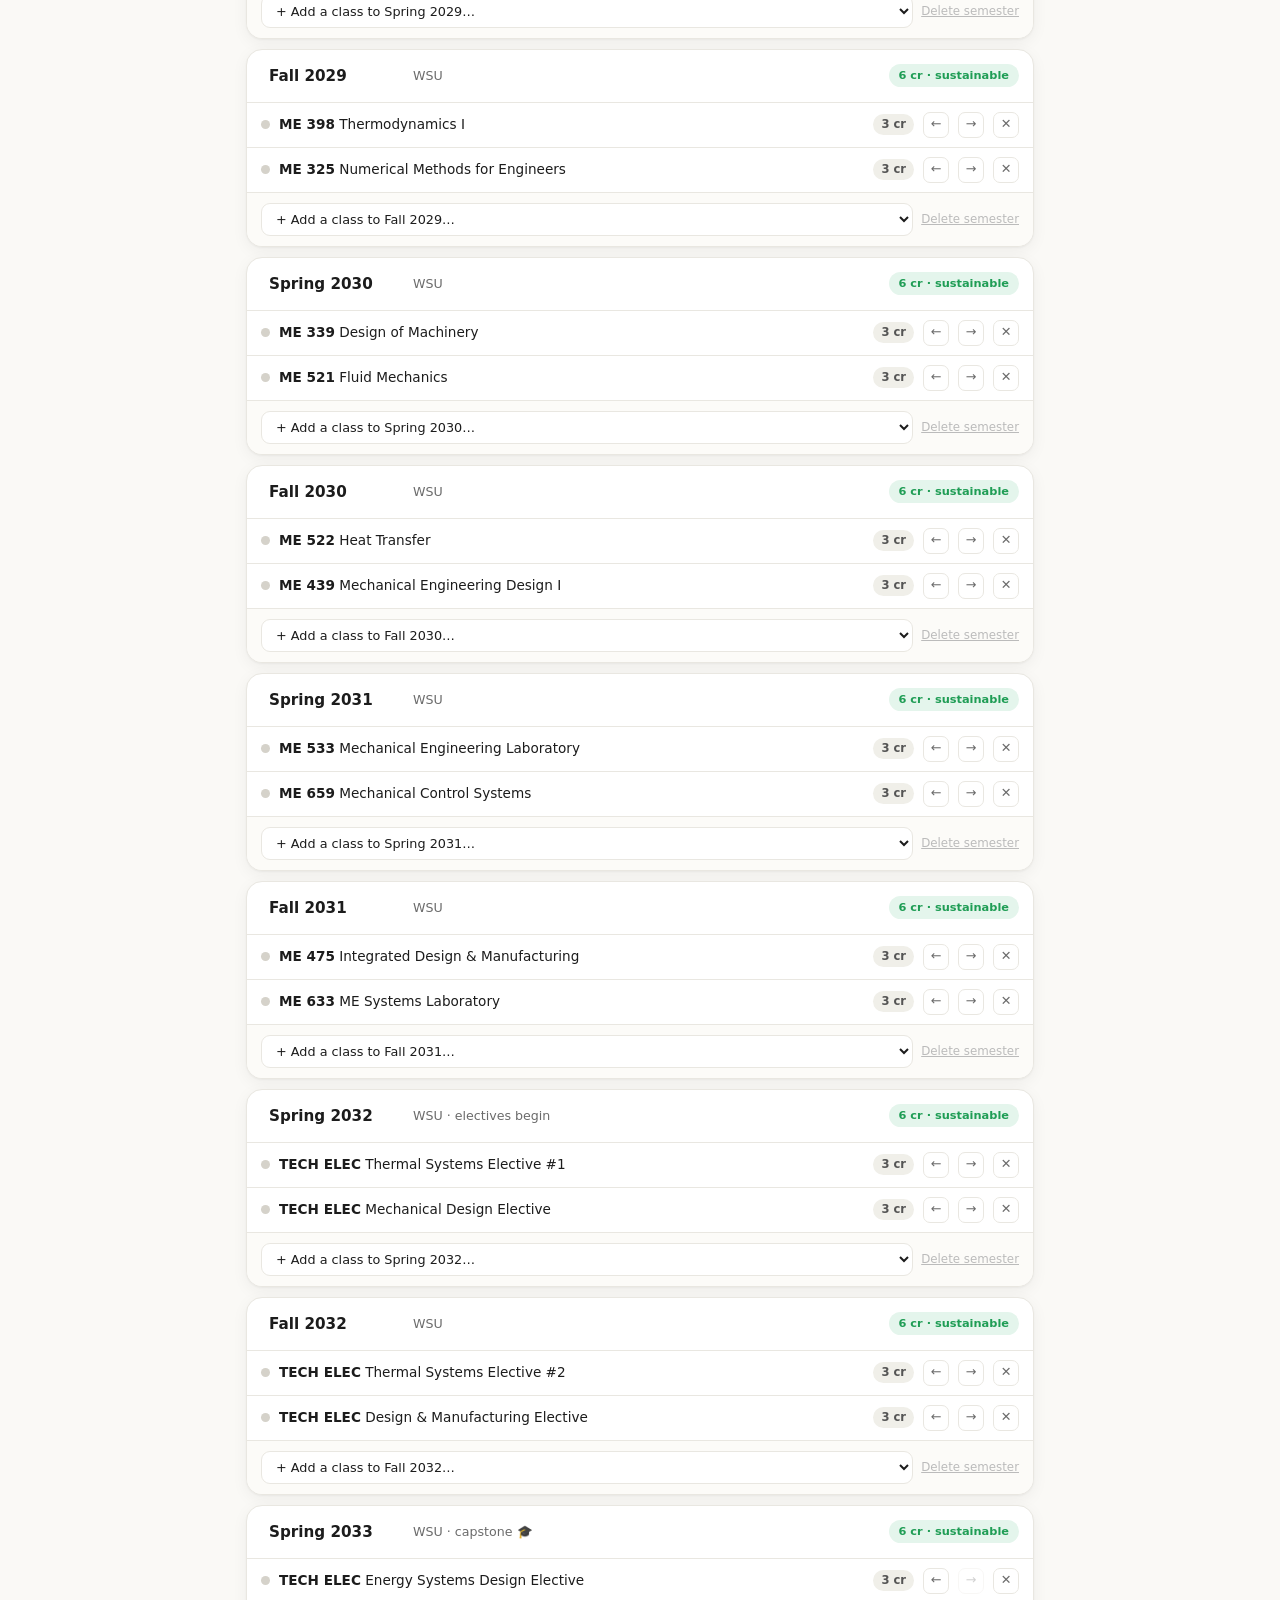
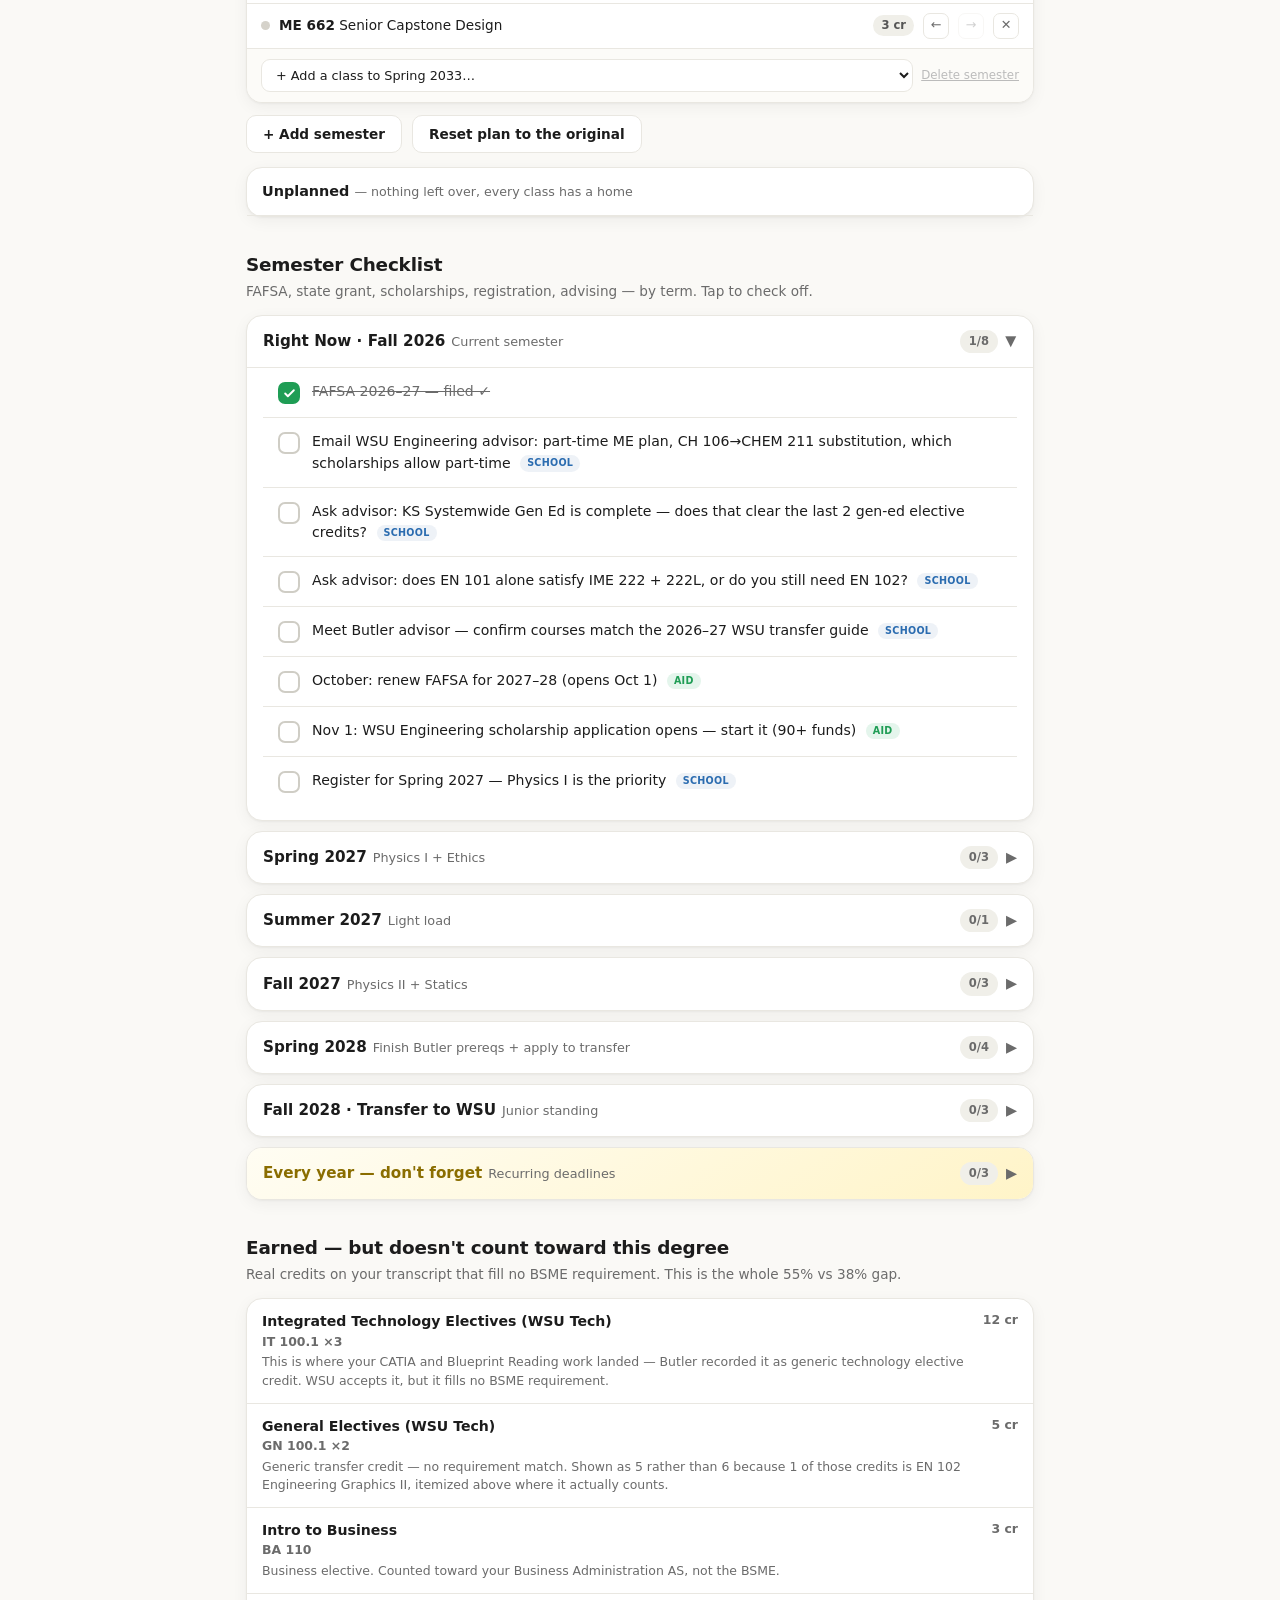
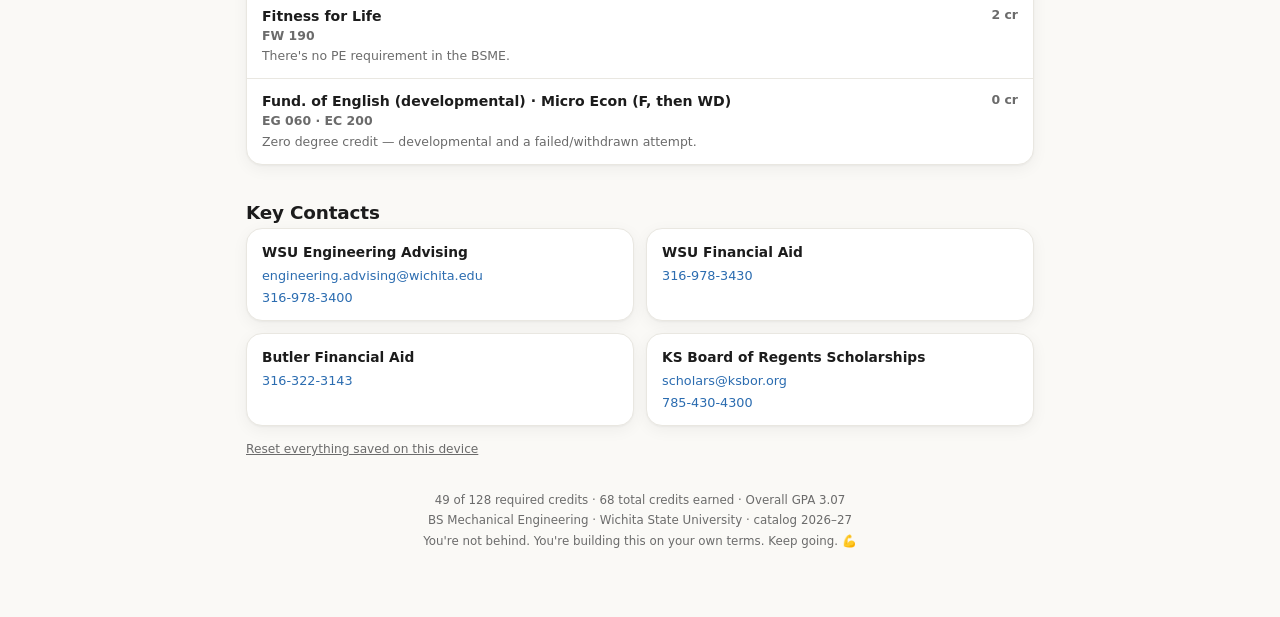
==== commit a2dbdfdc: "Verify transfer equivalencies against WSU 2026-27 Butler engineering guide; fix planner crash on sta" ====
--- a/index.html
+++ b/index.html
@@ -357,7 +357,9 @@
   <div class="foot" id="foot"></div>
 </div>
 
-<script src="data.js"></script>
+<!-- ?v= busts the browser/GitHub Pages cache. Bump it whenever data.js changes
+     shape, so an old cached data.js can never pair with a new index.html. -->
+<script src="data.js?v=4"></script>
 <script>
 /* ============================================================
    STATE — check-offs and your own added classes live in
@@ -683,7 +685,18 @@
    state.plan overrides DATA.planSeed once you touch anything.
    ============================================================ */
 function getPlan(){
-  if(!Array.isArray(state.plan)) state.plan = JSON.parse(JSON.stringify(DATA.planSeed));
+  if(!Array.isArray(state.plan)){
+    // guard: if data.js is stale/cached and has no planSeed, fall back to an
+    // empty plan instead of throwing and killing every other render on the page
+    const seed = Array.isArray(DATA.planSeed) ? DATA.planSeed : [];
+    state.plan = JSON.parse(JSON.stringify(seed));
+  }
+  /* drop any course ids that no longer exist, and repair malformed terms */
+  state.plan = state.plan.filter(t => t && typeof t === 'object').map(t => ({
+    ...t,
+    name: t.name || 'Untitled semester',
+    courses: Array.isArray(t.courses) ? t.courses.filter(id => courseById(id)) : []
+  }));
   return state.plan;
 }
 function savePlan(){ save(); renderPlanner(); }
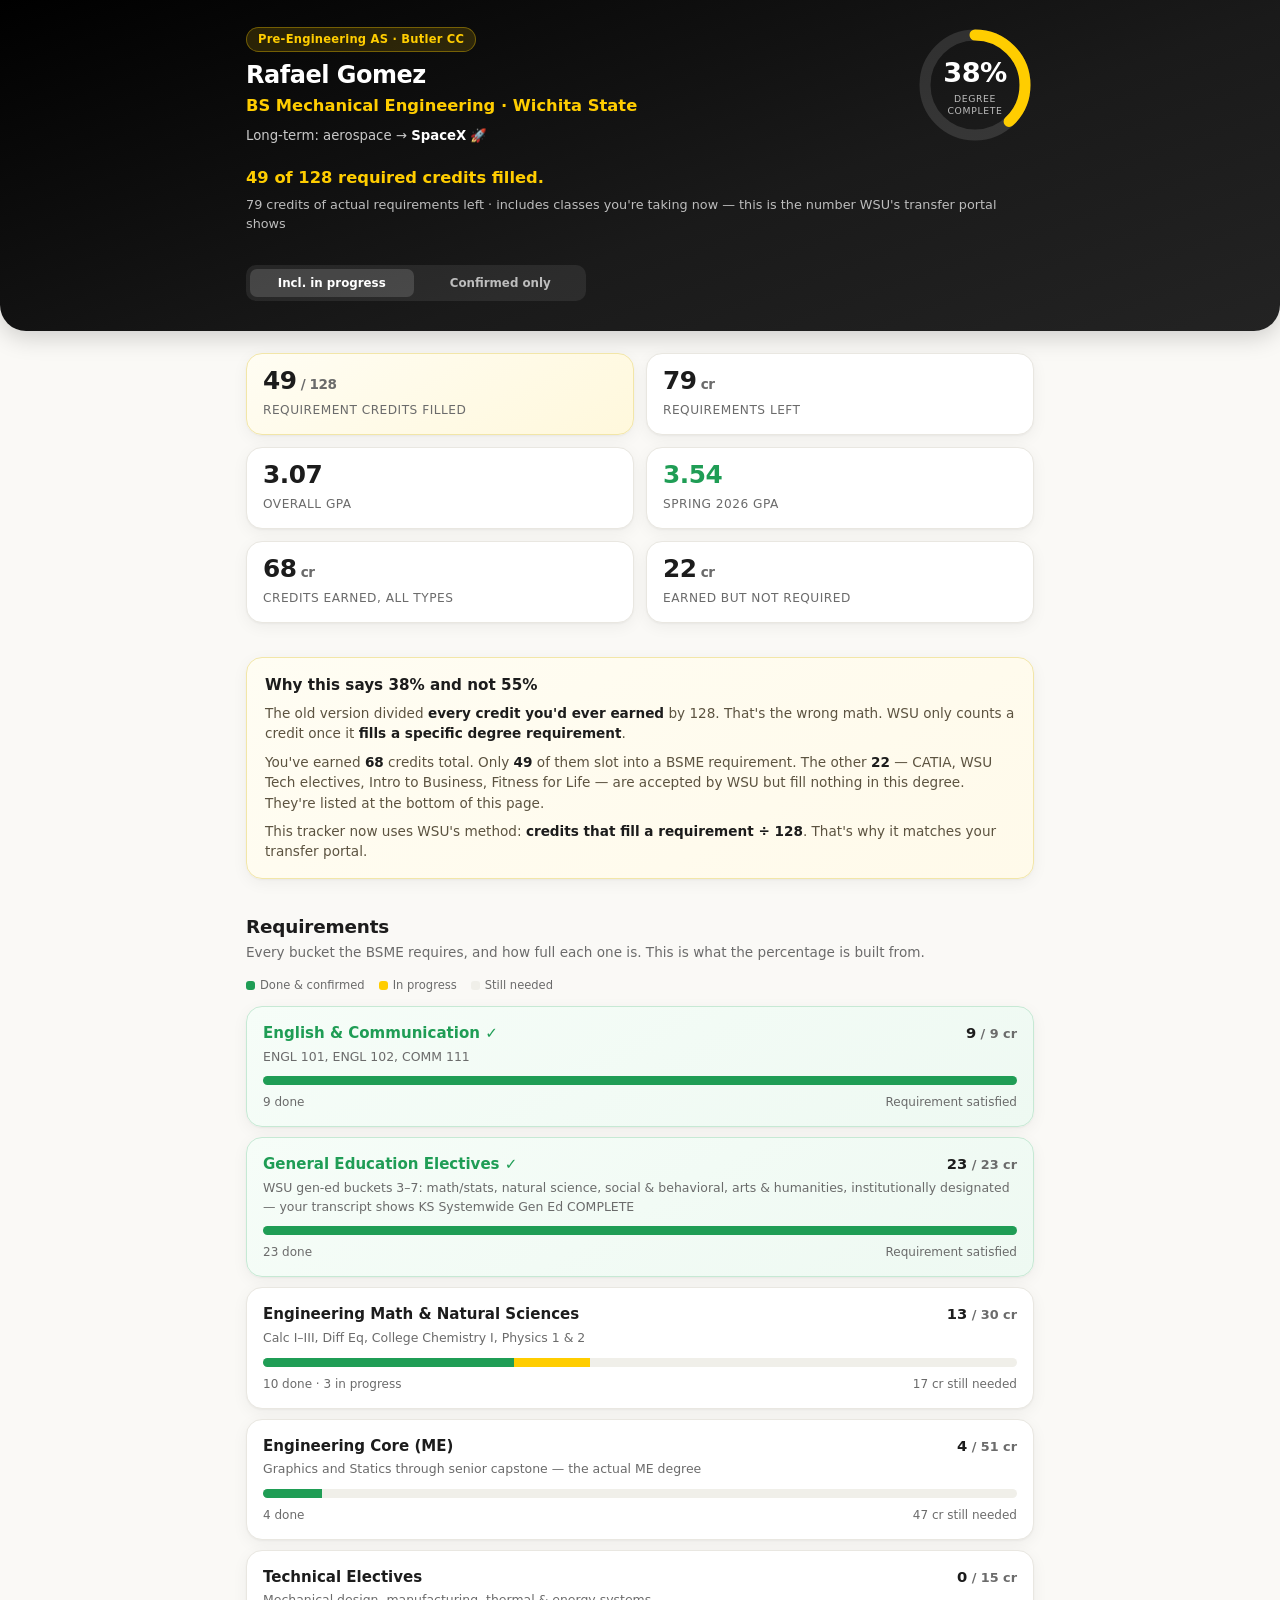
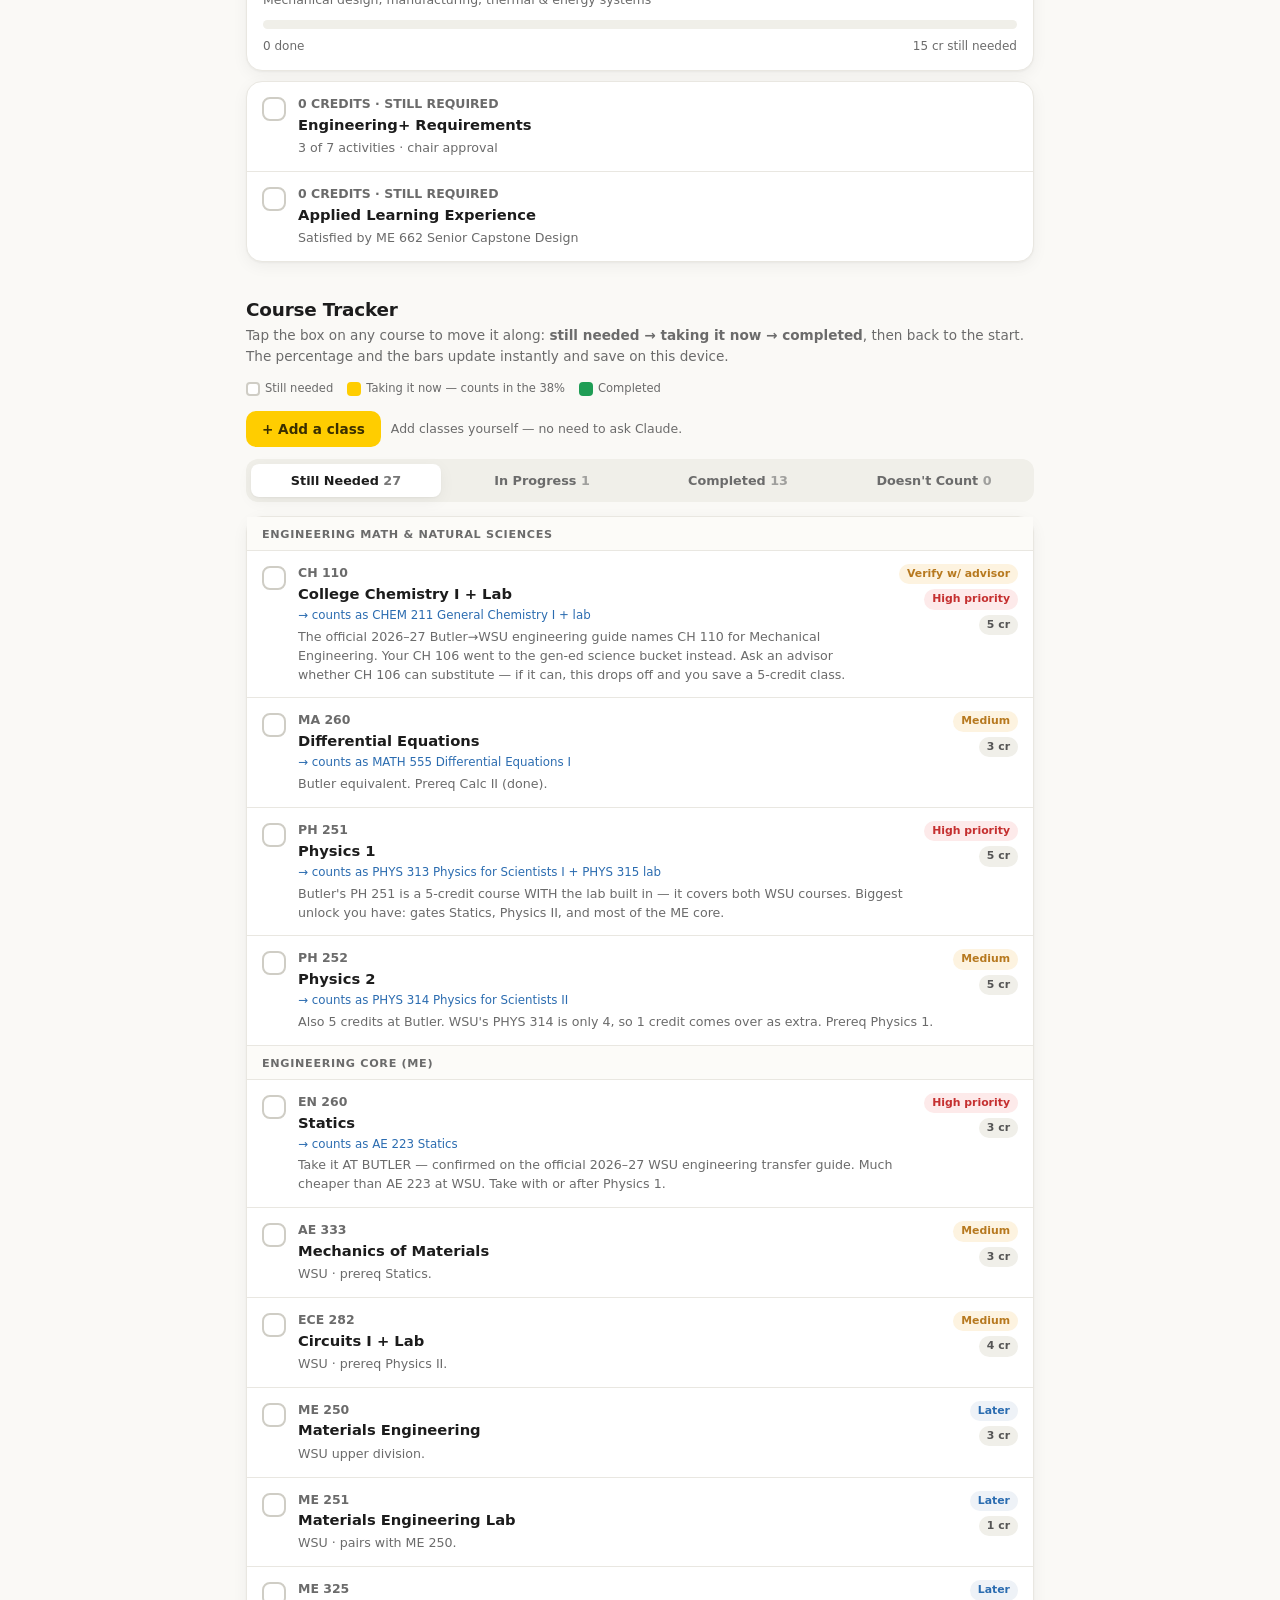
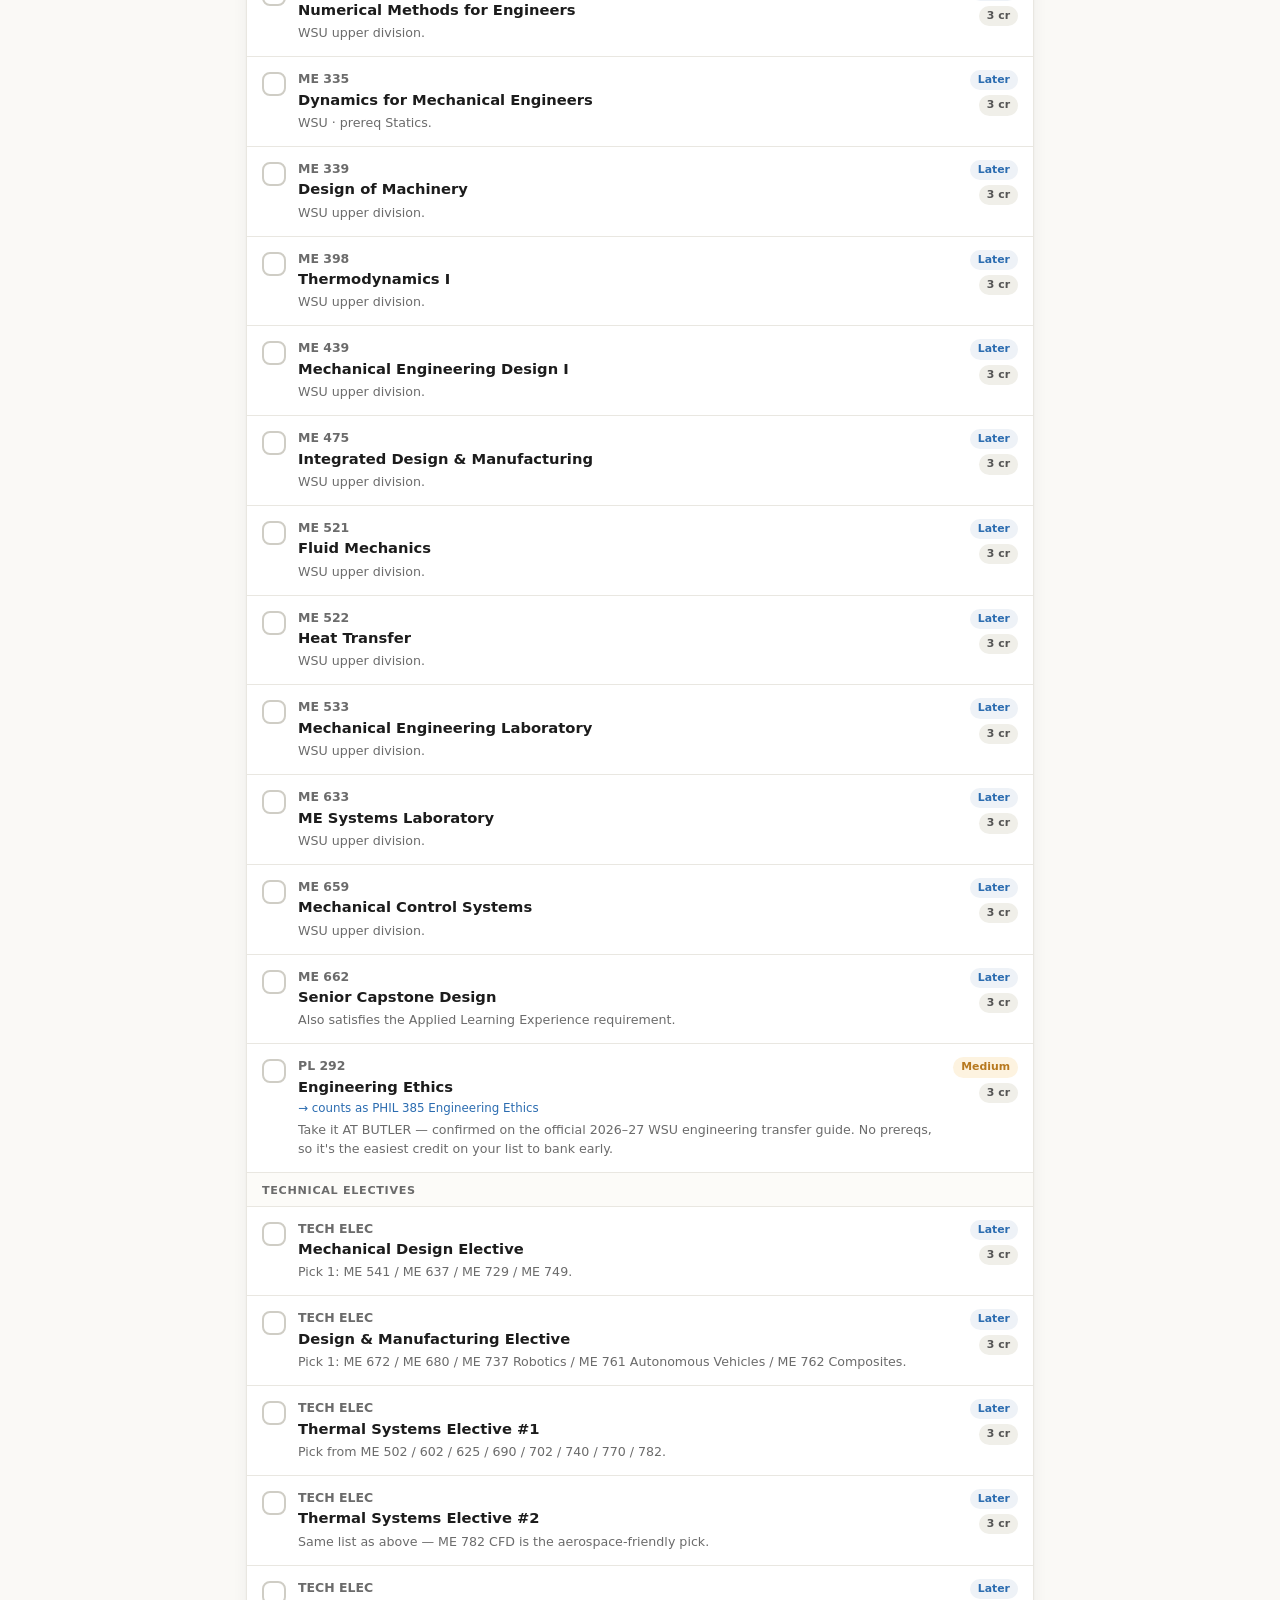
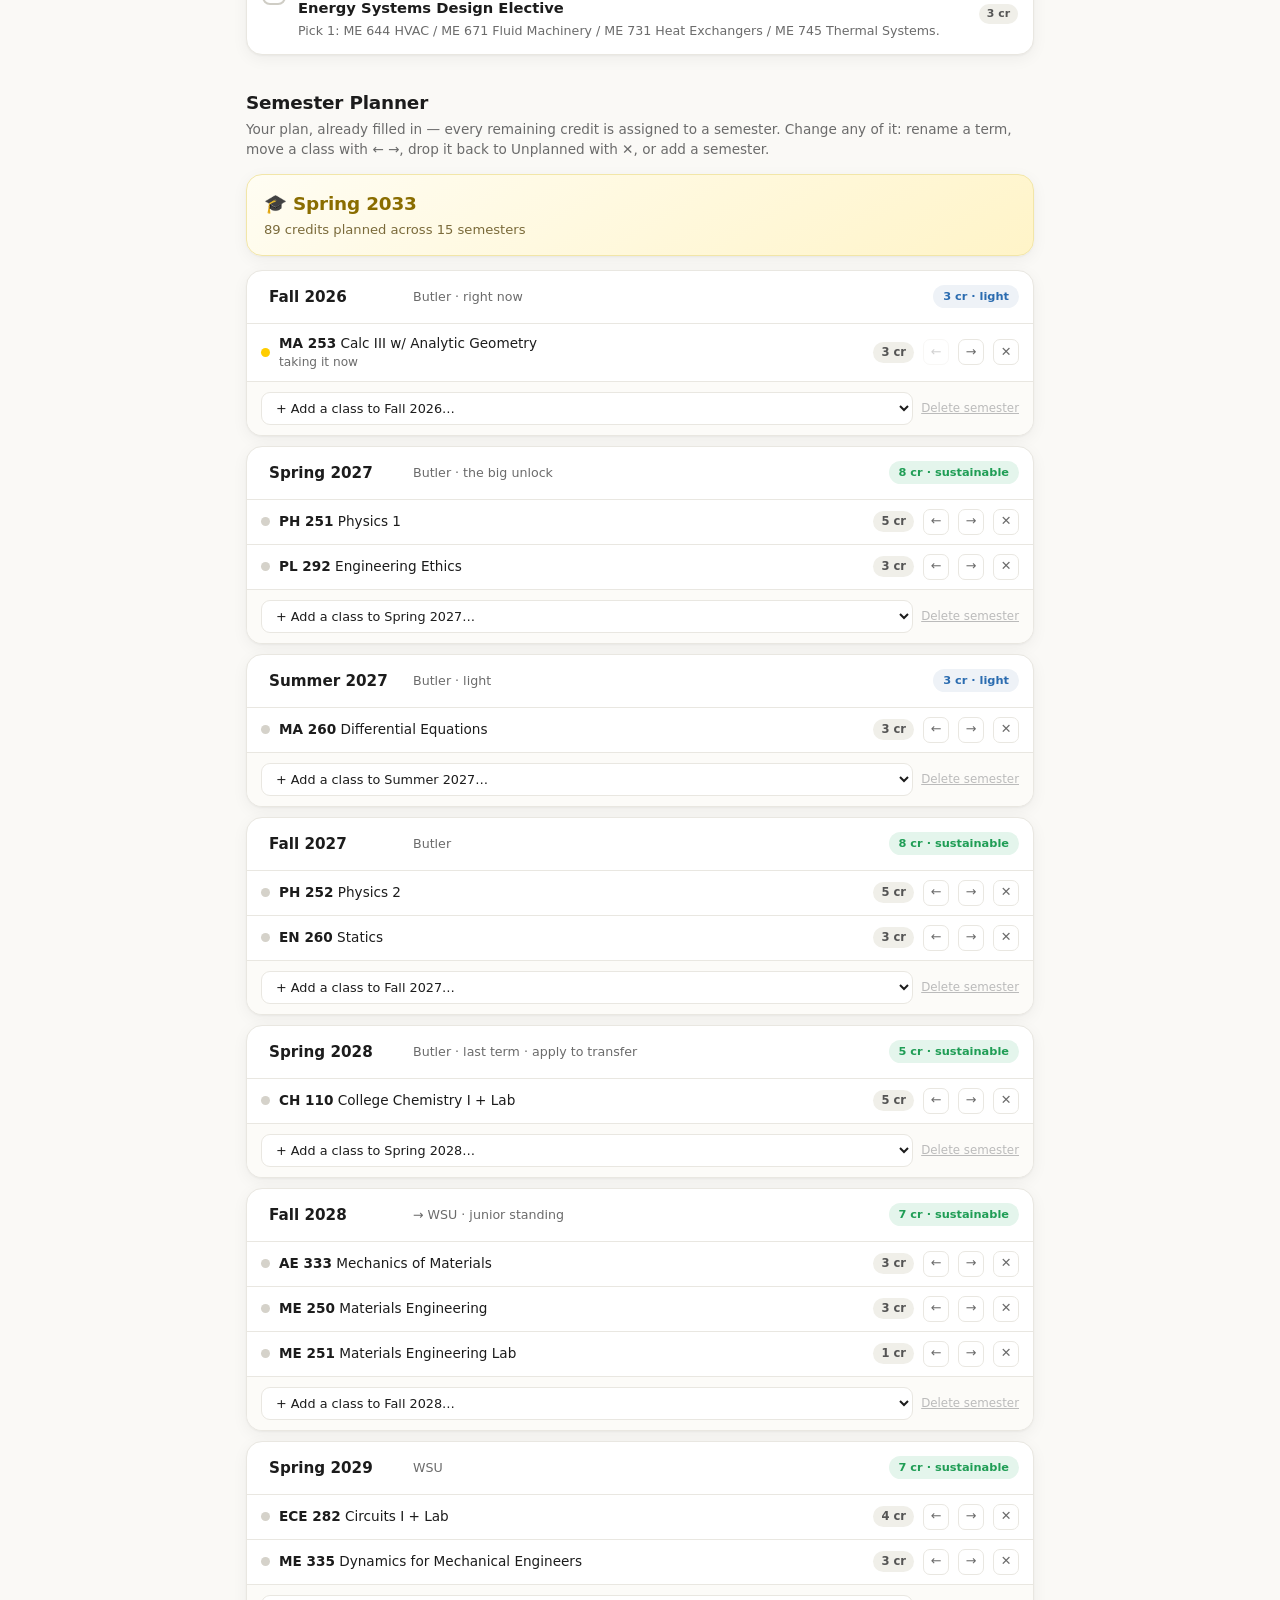
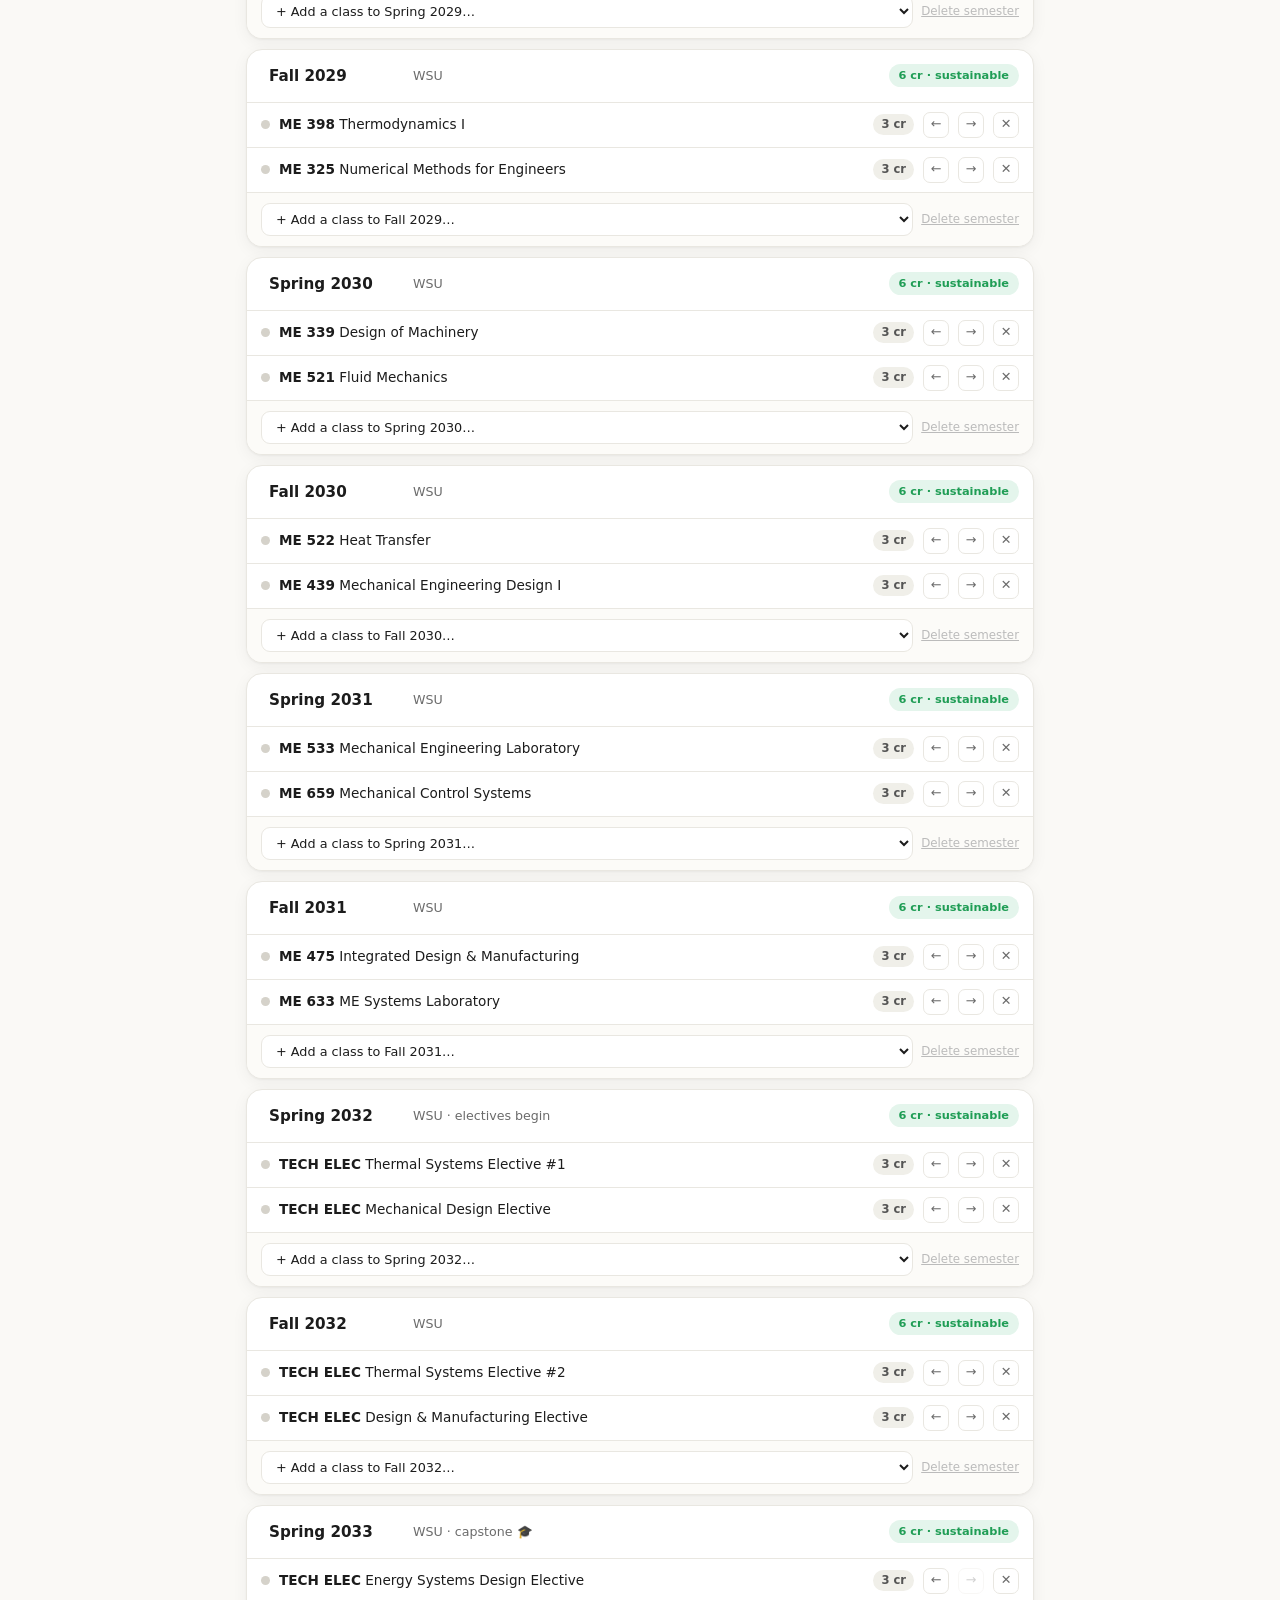
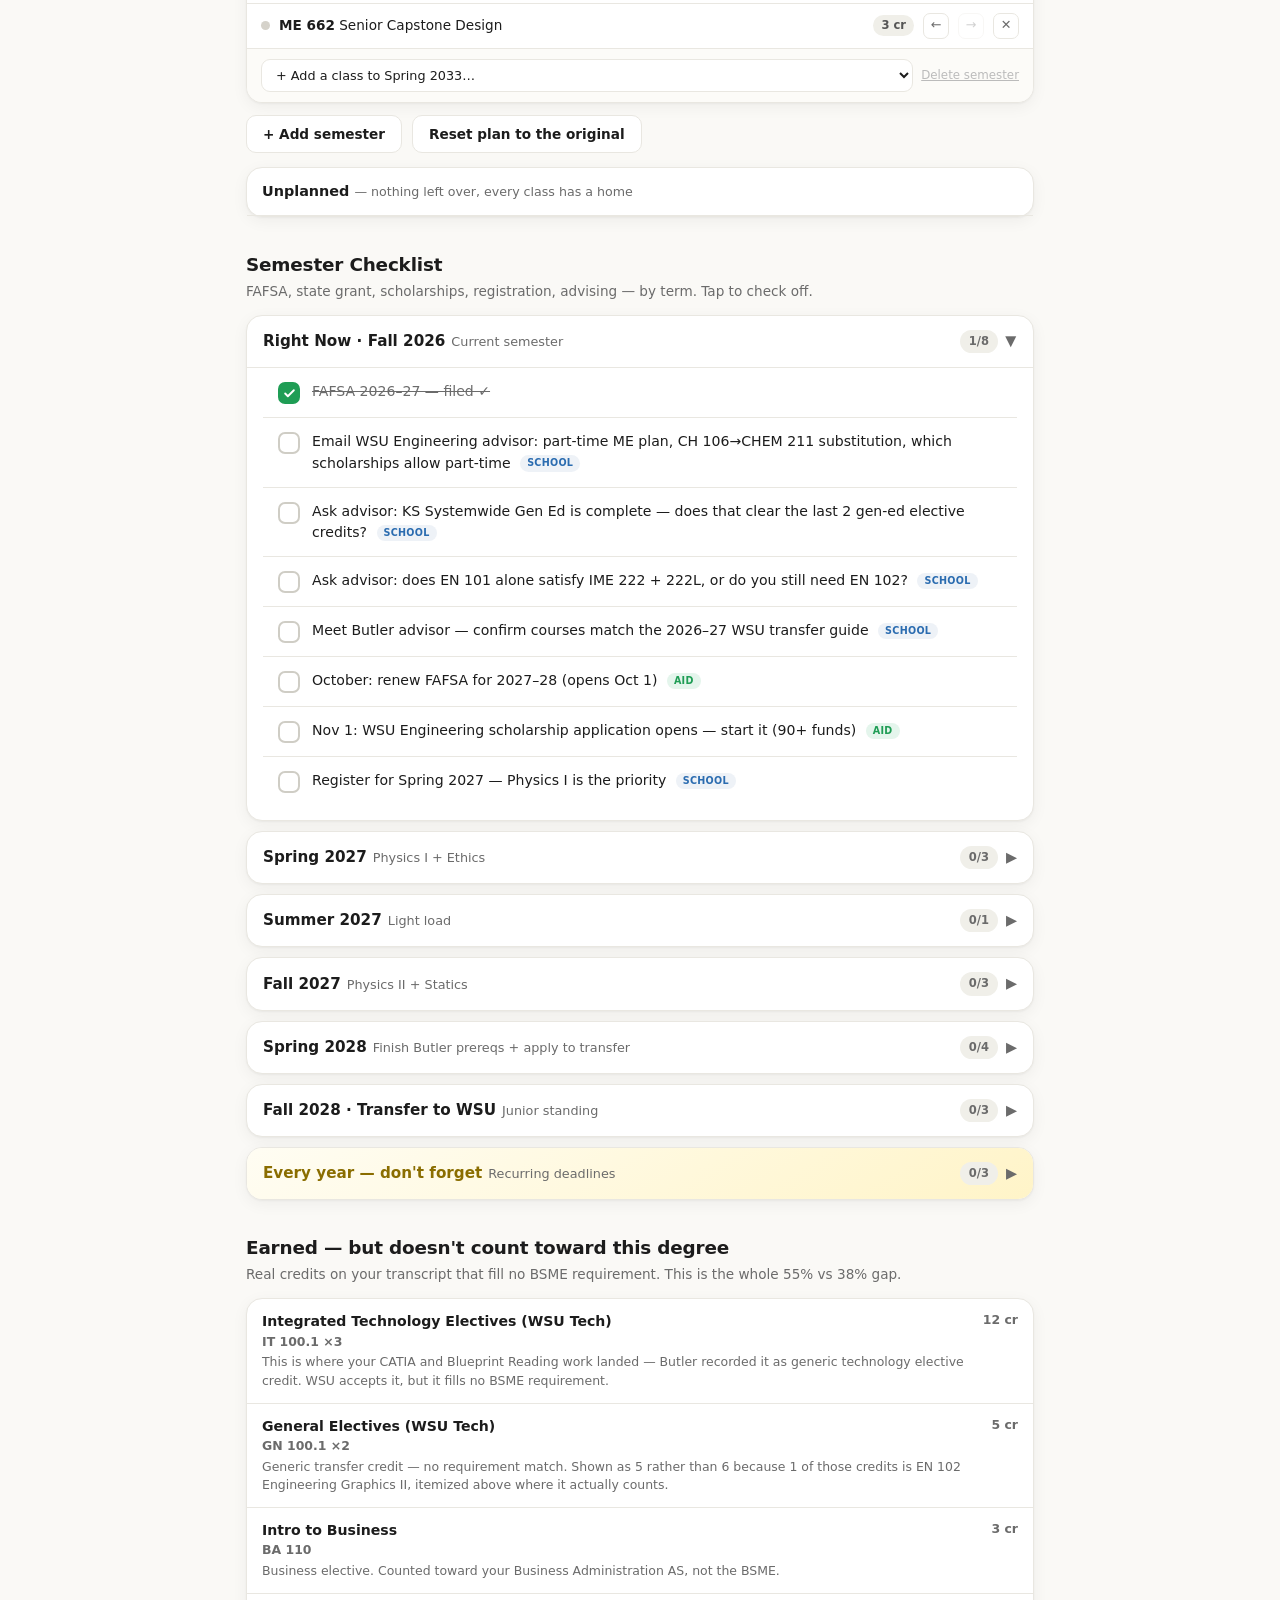
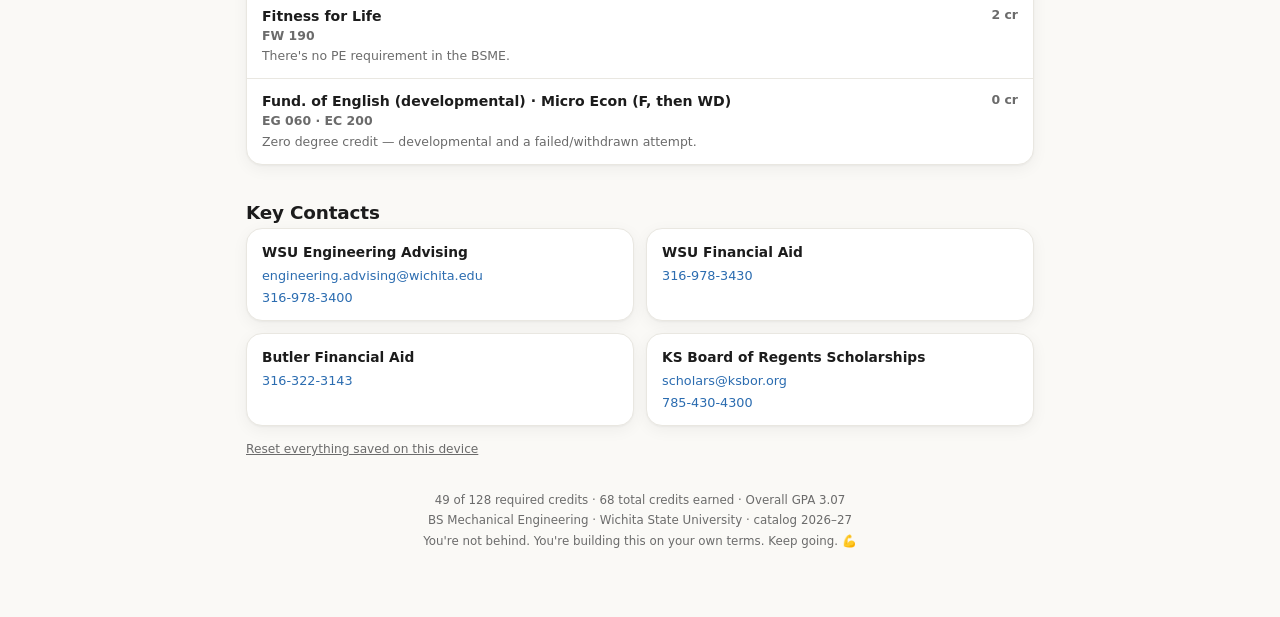
==== commit 1f3b5672: "Merge EN 101 + EN 102 into a single 4-credit line matching WSU's reporting" ====
--- a/index.html
+++ b/index.html
@@ -359,7 +359,7 @@
 
 <!-- ?v= busts the browser/GitHub Pages cache. Bump it whenever data.js changes
      shape, so an old cached data.js can never pair with a new index.html. -->
-<script src="data.js?v=4"></script>
+<script src="data.js?v=5"></script>
 <script>
 /* ============================================================
    STATE — check-offs and your own added classes live in
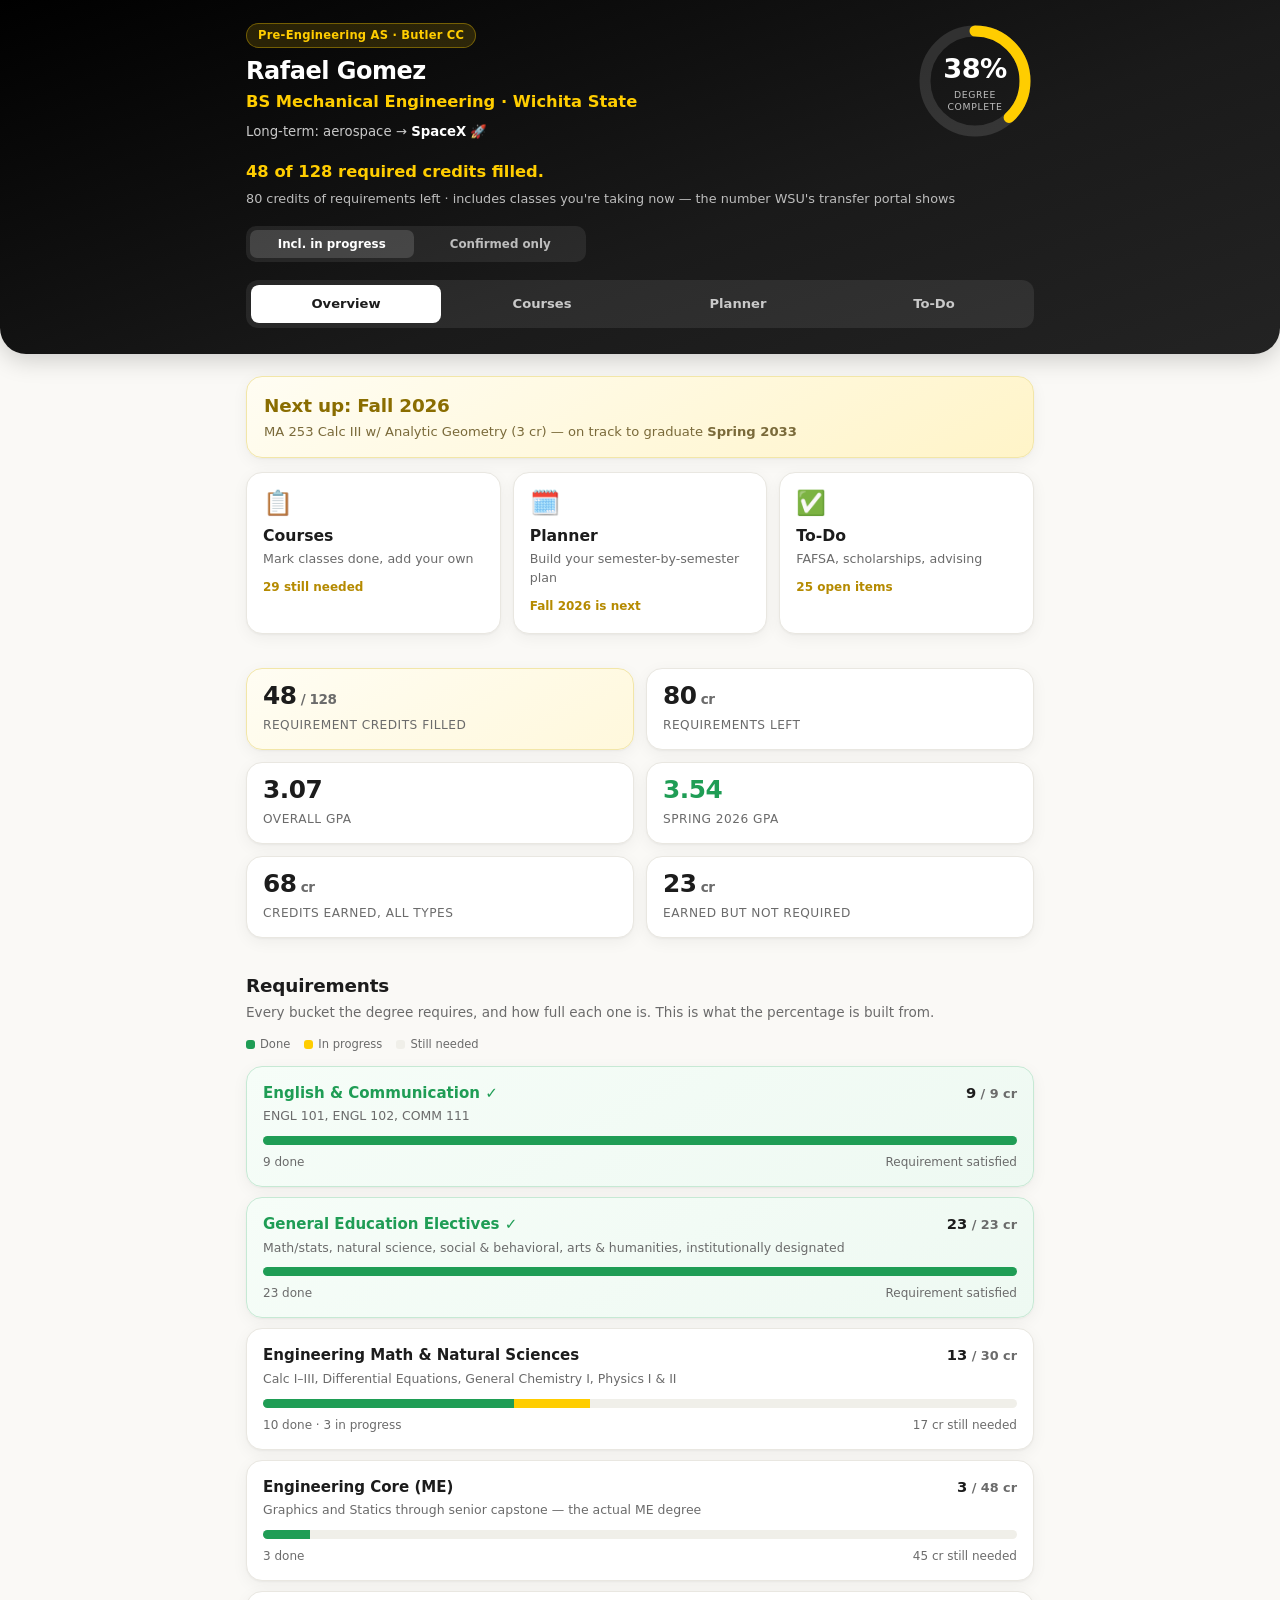
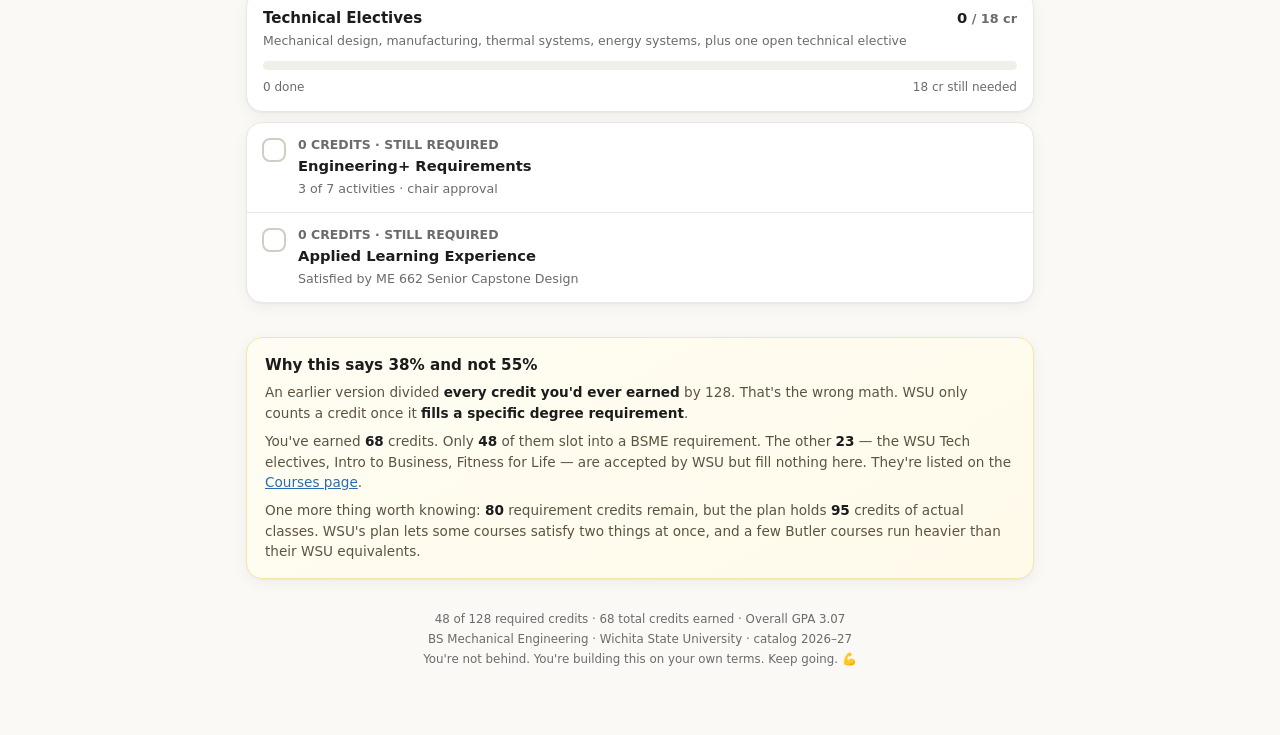
==== commit cb0449d3: "Split into landing + courses/planner/checklist pages; verify all credit hours against official WSU a" ====
--- a/index.html
+++ b/index.html
@@ -5,226 +5,13 @@
 <meta name="viewport" content="width=device-width, initial-scale=1.0">
 <meta name="theme-color" content="#000000">
 <meta name="description" content="Rafael Gomez — progress toward a BS in Mechanical Engineering at Wichita State, tracked against actual degree requirements.">
-<!-- lets you "Add to Home Screen" on iPhone/Android and open it like an app -->
 <meta name="apple-mobile-web-app-capable" content="yes">
 <meta name="apple-mobile-web-app-status-bar-style" content="black">
 <meta name="apple-mobile-web-app-title" content="ME Tracker">
 <meta name="mobile-web-app-capable" content="yes">
 <link rel="icon" href="data:image/svg+xml,<svg xmlns='http://www.w3.org/2000/svg' viewBox='0 0 100 100'><rect width='100' height='100' rx='22' fill='%23111'/><text y='72' x='50' font-size='60' text-anchor='middle' fill='%23FFCD00' font-family='system-ui' font-weight='bold'>ME</text></svg>">
-<title>Rafael's WSU ME Transfer Tracker</title>
-<style>
-:root{
-  --gold:#FFCD00; --gold-soft:#FFE580; --gold-dark:#b58a00;
-  --black:#111; --ink:#1c1c1c; --muted:#6b6b6b; --bg:#faf9f6; --card:#fff; --line:#e9e7e1;
-  --green:#1f9d55; --green-soft:#e4f5ec; --amber:#b7791f; --amber-soft:#fdf3e0;
-  --blue:#2b6cb0; --blue-soft:#eef2f7; --red:#c53030; --red-soft:#fdeaea;
-  --shadow:0 1px 2px rgba(0,0,0,.04),0 4px 16px rgba(0,0,0,.05);
-  --radius:16px;
-}
-*{box-sizing:border-box;margin:0;padding:0}
-html{-webkit-text-size-adjust:100%}
-body{font-family:'Inter',system-ui,-apple-system,'Segoe UI',Roboto,sans-serif;background:var(--bg);color:var(--ink);line-height:1.5;padding-bottom:56px}
-.wrap{max-width:820px;margin:0 auto;padding:0 16px}
-h2{font-size:1.15rem;letter-spacing:-.01em;margin-bottom:2px}
-.section{margin-top:34px}
-.section-sub{color:var(--muted);font-size:.85rem;margin-bottom:14px}
-.card{background:var(--card);border:1px solid var(--line);border-radius:var(--radius);box-shadow:var(--shadow)}
-
-/* ---------- HERO ---------- */
-.hero{background:linear-gradient(160deg,#000 0%,#1a1a1a 60%,#232323 100%);color:#fff;border-radius:0 0 26px 26px;padding:26px 0 30px;box-shadow:0 6px 24px rgba(0,0,0,.18)}
-.hero .wrap{display:flex;flex-direction:column;gap:20px}
-.hero-top{display:flex;justify-content:space-between;align-items:flex-start;gap:16px;flex-wrap:wrap}
-.hero h1{font-size:1.5rem;line-height:1.15;letter-spacing:-.02em}
-.hero .goal{color:var(--gold);font-weight:600;font-size:1.02rem;margin-top:4px}
-.hero .meta{color:#c9c9c9;font-size:.83rem;margin-top:8px}
-.hero .meta b{color:#fff;font-weight:600}
-.badge{display:inline-block;background:rgba(255,205,0,.14);color:var(--gold);border:1px solid rgba(255,205,0,.35);border-radius:999px;padding:3px 11px;font-size:.72rem;font-weight:600;letter-spacing:.02em}
-.ring-wrap{display:flex;align-items:center;gap:16px}
-.ring{position:relative;width:118px;height:118px;flex-shrink:0}
-.ring svg{transform:rotate(-90deg)}
-.ring .val{position:absolute;inset:0;display:flex;flex-direction:column;align-items:center;justify-content:center}
-.ring .pct{font-size:1.7rem;font-weight:700;letter-spacing:-.02em}
-.ring .lbl{font-size:.58rem;color:#bdbdbd;text-transform:uppercase;letter-spacing:.07em;text-align:center;line-height:1.3}
-.motiv{font-size:1.02rem;font-weight:600}
-.motiv b{color:var(--gold)}
-.motiv .sub{display:block;color:#bdbdbd;font-size:.8rem;font-weight:400;margin-top:4px}
-.mode{display:flex;gap:5px;background:rgba(255,255,255,.08);padding:4px;border-radius:10px;margin-top:12px;max-width:340px}
-.mode button{flex:1;border:none;background:transparent;color:#bdbdbd;font-family:inherit;font-size:.74rem;font-weight:600;padding:7px 6px;border-radius:7px;cursor:pointer}
-.mode button.on{background:rgba(255,255,255,.14);color:#fff}
-
-/* ---------- KPI ---------- */
-.kpis{display:grid;grid-template-columns:repeat(2,1fr);gap:12px}
-.kpi{padding:15px 16px}
-.kpi .n{font-size:1.55rem;font-weight:700;letter-spacing:-.02em;line-height:1}
-.kpi .n small{font-size:.85rem;color:var(--muted);font-weight:600}
-.kpi .k{color:var(--muted);font-size:.76rem;margin-top:7px;text-transform:uppercase;letter-spacing:.04em}
-.kpi.ok .n{color:var(--green)}
-.kpi.gold{background:linear-gradient(150deg,#fffdf3,#fff8dc);border-color:#f2e6a8}
-
-/* ---------- EXPLAINER ---------- */
-.explain{padding:16px 18px;background:linear-gradient(150deg,#fffdf3,#fffaea);border-color:#f2e6a8}
-.explain .t{font-weight:700;font-size:.95rem;margin-bottom:6px}
-.explain p{font-size:.85rem;color:#5c5340;margin-bottom:8px}
-.explain p:last-child{margin-bottom:0}
-.explain b{color:var(--ink)}
-
-/* ---------- BUCKETS ---------- */
-.bkt{padding:15px 16px;margin-bottom:10px}
-.bkt-head{display:flex;justify-content:space-between;align-items:baseline;gap:10px;margin-bottom:3px}
-.bkt-name{font-weight:700;font-size:.94rem}
-.bkt-num{font-size:.8rem;color:var(--muted);font-weight:600;white-space:nowrap}
-.bkt-num b{color:var(--ink);font-size:.92rem}
-.bkt-blurb{color:var(--muted);font-size:.78rem;margin-bottom:10px}
-.bar{height:9px;background:#f0efe9;border-radius:999px;overflow:hidden;display:flex}
-.bar .fill{background:var(--green);transition:width .4s}
-.bar .fill.prog{background:var(--gold)}
-.bkt-foot{display:flex;justify-content:space-between;gap:10px;margin-top:8px;font-size:.75rem;color:var(--muted)}
-.bkt.full{background:linear-gradient(150deg,#f6fdf8,#eef9f2);border-color:#c6e9d4}
-.bkt.full .bkt-name{color:var(--green)}
-.legend{display:flex;gap:14px;font-size:.72rem;color:var(--muted);margin-bottom:12px;flex-wrap:wrap}
-.legend i{width:9px;height:9px;border-radius:3px;display:inline-block;margin-right:5px;vertical-align:middle}
-
-/* ---------- TABS ---------- */
-.tabs{display:flex;gap:6px;background:#f0efe9;padding:5px;border-radius:12px;margin-bottom:14px;flex-wrap:wrap}
-.tab{flex:1;min-width:90px;border:none;background:transparent;padding:9px 6px;border-radius:8px;font-size:.8rem;font-weight:600;color:var(--muted);cursor:pointer;font-family:inherit;transition:.15s}
-.tab.active{background:#fff;color:var(--ink);box-shadow:var(--shadow)}
-.tab .cnt{opacity:.6}
-
-/* ---------- COURSE ROWS ---------- */
-.grp-hdr{padding:10px 15px 6px;font-size:.7rem;font-weight:700;color:var(--muted);text-transform:uppercase;letter-spacing:.06em;background:#fcfbf8;border-bottom:1px solid var(--line)}
-.course{display:flex;align-items:flex-start;gap:12px;padding:13px 15px;border-bottom:1px solid var(--line)}
-.course:last-child{border-bottom:none}
-.course .check{width:24px;height:24px;border-radius:8px;border:2px solid #cfcdc5;flex-shrink:0;margin-top:2px;display:flex;align-items:center;justify-content:center;cursor:pointer;transition:.15s;background:#fff}
-.course .check:active{transform:scale(.88)}
-.course.st-completed .check{background:var(--green);border-color:var(--green)}
-.course.st-progress  .check{background:var(--gold);border-color:var(--gold)}
-.course.noapply .check{border-color:#d8d5cc;background:#f4f3ef;cursor:default;border-radius:50%}
-.course .body{flex:1;min-width:0}
-.course .title{font-weight:600;font-size:.92rem}
-.course.st-completed .title{color:var(--muted)}
-.pill.st{background:var(--gold-soft);color:#7a5c00}
-.course .code{color:var(--muted);font-weight:600;font-size:.78rem}
-.course .notes{color:var(--muted);font-size:.79rem;margin-top:3px}
-.course .maps{font-size:.74rem;color:var(--blue);margin-top:2px}
-.course .right{display:flex;flex-direction:column;align-items:flex-end;gap:5px;flex-shrink:0}
-.pill{font-size:.68rem;font-weight:700;padding:2px 8px;border-radius:999px;white-space:nowrap}
-.pill.grade{background:var(--green-soft);color:var(--green)}
-.pill.cr{background:#f0efe9;color:#555}
-.pill.hi{background:var(--red-soft);color:var(--red)}
-.pill.med{background:var(--amber-soft);color:var(--amber)}
-.pill.low{background:var(--blue-soft);color:var(--blue)}
-.pill.verify{background:var(--amber-soft);color:var(--amber)}
-.pill.mine{background:#efe7fb;color:#6b46c1}
-.pill.no{background:#f0efe9;color:#8a8a8a}
-.del{background:none;border:none;color:#bbb;font-size:1rem;cursor:pointer;padding:0 2px;line-height:1;font-family:inherit}
-.del:hover{color:var(--red)}
-
-/* ---------- ADD FORM ---------- */
-.addbar{display:flex;gap:10px;align-items:center;margin-bottom:12px;flex-wrap:wrap}
-.btn{background:var(--black);color:#fff;border:none;border-radius:10px;padding:10px 16px;font-weight:600;font-size:.85rem;cursor:pointer;font-family:inherit}
-.btn.ghost{background:#fff;color:var(--ink);border:1px solid var(--line)}
-.btn.gold{background:var(--gold);color:#3a2f00}
-.addform{padding:16px;margin-bottom:14px;display:none}
-.addform.open{display:block}
-.fgrid{display:grid;grid-template-columns:repeat(2,1fr);gap:10px}
-.f{display:flex;flex-direction:column;gap:4px}
-.f.full{grid-column:1/-1}
-.f label{font-size:.72rem;font-weight:700;color:var(--muted);text-transform:uppercase;letter-spacing:.04em}
-.f input,.f select,.f textarea{padding:9px 11px;border:1px solid var(--line);border-radius:10px;font-size:.88rem;font-family:inherit;background:var(--bg);color:var(--ink)}
-.f input:focus,.f select:focus,.f textarea:focus{outline:none;border-color:var(--gold);box-shadow:0 0 0 3px rgba(255,205,0,.25)}
-.f .hint{font-size:.72rem;color:var(--muted)}
-.formfoot{display:flex;gap:8px;margin-top:14px;align-items:center;flex-wrap:wrap}
-.formerr{color:var(--red);font-size:.78rem;flex:1}
-
-/* ---------- ROADMAP / TERM CARDS ---------- */
-.term{margin-bottom:10px;overflow:hidden}
-.term-head{display:flex;justify-content:space-between;align-items:center;padding:14px 16px;cursor:pointer;gap:10px}
-.term-head .t{font-weight:700;font-size:.95rem}
-.term-head .t span{color:var(--muted);font-weight:500;font-size:.8rem;margin-left:6px}
-.term-head .load{font-size:.72rem;color:var(--muted);background:#f0efe9;padding:3px 9px;border-radius:999px;font-weight:600}
-.term-head .chev{color:var(--muted);transition:.2s;font-size:.9rem}
-.term.open .chev{transform:rotate(90deg)}
-.term-body{display:none;padding:0 16px 14px;border-top:1px solid var(--line)}
-.term.open .term-body{display:block}
-.term-body ul{list-style:none;margin-top:10px}
-.term-body li{display:flex;justify-content:space-between;gap:10px;padding:6px 0;font-size:.86rem;border-bottom:1px dashed var(--line)}
-.term-body li:last-child{border-bottom:none}
-.term-body li span:last-child{color:var(--muted);flex-shrink:0}
-.term.grad .term-head{background:linear-gradient(150deg,#fffdf3,#fff4c8);border-color:#f2e6a8}
-.term.grad .t{color:#8a6d00}
-
-/* ---------- TASKS ---------- */
-.task{display:flex;gap:12px;padding:13px 15px;border-bottom:1px solid var(--line);align-items:flex-start}
-.task:last-child{border-bottom:none}
-.task .check{width:22px;height:22px;border-radius:7px;border:2px solid #cfcdc5;flex-shrink:0;margin-top:1px;display:flex;align-items:center;justify-content:center;cursor:pointer;background:#fff;transition:.15s}
-.task.done .check{background:var(--green);border-color:var(--green)}
-.task .check svg{opacity:0}.task.done .check svg{opacity:1}
-.task .txt{font-size:.88rem}
-.task.done .txt{color:var(--muted);text-decoration:line-through}
-.ctag{font-size:.6rem;font-weight:700;padding:1px 7px;border-radius:999px;text-transform:uppercase;letter-spacing:.03em;white-space:nowrap;margin-left:5px;display:inline-block;vertical-align:middle}
-.ctag.deadline{background:var(--red-soft);color:var(--red)}
-.ctag.aid{background:var(--green-soft);color:var(--green)}
-.ctag.school{background:var(--blue-soft);color:var(--blue)}
-
-/* ---------- PLANNER ---------- */
-.gradbox{padding:15px 17px;margin-bottom:14px;background:linear-gradient(150deg,#fffdf3,#fff4c8);border-color:#f2e6a8}
-.gradbox .g1{font-size:1.15rem;font-weight:700;color:#8a6d00;letter-spacing:-.01em}
-.gradbox .g2{font-size:.82rem;color:#7a6a3a;margin-top:3px}
-.pterm{padding:0;margin-bottom:10px;overflow:hidden}
-.pterm-head{display:flex;align-items:center;gap:9px;padding:12px 14px;border-bottom:1px solid var(--line);flex-wrap:wrap}
-.pterm-head input.tname{border:1px solid transparent;background:transparent;font-family:inherit;font-weight:700;font-size:.95rem;color:var(--ink);padding:4px 7px;border-radius:8px;width:135px}
-.pterm-head input.tnote{border:1px solid transparent;background:transparent;font-family:inherit;font-size:.79rem;color:var(--muted);padding:4px 7px;border-radius:8px;flex:1;min-width:90px}
-.pterm-head input:hover{border-color:var(--line)}
-.pterm-head input:focus{outline:none;background:#fff;border-color:var(--gold);box-shadow:0 0 0 3px rgba(255,205,0,.22)}
-.load-pill{font-size:.71rem;font-weight:700;padding:3px 10px;border-radius:999px;white-space:nowrap}
-.load-pill.light{background:var(--blue-soft);color:var(--blue)}
-.load-pill.ok{background:var(--green-soft);color:var(--green)}
-.load-pill.heavy{background:var(--amber-soft);color:var(--amber)}
-.load-pill.over{background:var(--red-soft);color:var(--red)}
-.load-pill.none{background:#f0efe9;color:#999}
-.prow{display:flex;align-items:center;gap:9px;padding:9px 14px;border-bottom:1px solid var(--line)}
-.prow:last-child{border-bottom:none}
-.prow .dot{width:9px;height:9px;border-radius:50%;flex-shrink:0;background:#d5d2ca}
-.prow.st-progress .dot{background:var(--gold)}
-.prow.st-completed .dot{background:var(--green)}
-.prow .pc{flex:1;min-width:0;font-size:.85rem}
-.prow .pc b{font-weight:600}
-.prow .pc span{color:var(--muted);font-size:.76rem;display:block}
-.prow.st-completed .pc b{color:var(--muted);text-decoration:line-through}
-.prow .cr{font-size:.72rem;font-weight:700;color:#555;background:#f0efe9;padding:2px 8px;border-radius:999px;white-space:nowrap}
-.mini{background:#fff;border:1px solid var(--line);color:var(--muted);border-radius:7px;width:26px;height:26px;font-size:.8rem;cursor:pointer;font-family:inherit;flex-shrink:0;line-height:1;padding:0}
-.mini:hover:not(:disabled){border-color:var(--gold);color:var(--ink);background:#fffdf3}
-.mini:disabled{opacity:.3;cursor:default}
-.mini.x:hover{border-color:var(--red);color:var(--red);background:var(--red-soft)}
-.pterm-foot{display:flex;gap:8px;padding:10px 14px;align-items:center;background:#fcfbf8;flex-wrap:wrap}
-.pterm-foot select{flex:1;min-width:150px;padding:7px 10px;border:1px solid var(--line);border-radius:9px;font-size:.8rem;font-family:inherit;background:#fff;color:var(--ink)}
-.pterm-foot select:focus{outline:none;border-color:var(--gold)}
-.delterm{background:none;border:none;color:#bbb;font-size:.74rem;cursor:pointer;font-family:inherit;text-decoration:underline}
-.delterm:hover{color:var(--red)}
-.unp-head{padding:13px 15px;font-weight:700;font-size:.9rem;border-bottom:1px solid var(--line)}
-.unp-head span{font-weight:400;color:var(--muted);font-size:.79rem}
-
-/* ---------- MISC ---------- */
-.contacts{display:grid;grid-template-columns:repeat(2,1fr);gap:12px}
-.contact{padding:13px 15px}
-.contact .who{font-weight:600;font-size:.86rem}
-.contact a{color:var(--blue);text-decoration:none;font-size:.8rem;display:block;margin-top:3px;word-break:break-word}
-.extra{display:flex;justify-content:space-between;gap:12px;padding:12px 15px;border-bottom:1px solid var(--line);align-items:flex-start}
-.extra:last-child{border-bottom:none}
-.extra .n{font-weight:600;font-size:.88rem}
-.extra .c{color:var(--muted);font-weight:600;font-size:.78rem}
-.extra .w{color:var(--muted);font-size:.78rem;margin-top:2px}
-.reset{background:none;border:none;color:var(--muted);font-size:.76rem;text-decoration:underline;cursor:pointer;font-family:inherit;margin-top:16px}
-.foot{text-align:center;color:var(--muted);font-size:.74rem;margin:30px 0 10px;line-height:1.7}
-.empty{padding:22px;text-align:center;color:var(--muted);font-size:.85rem}
-
-@media(max-width:560px){
-  .contacts,.fgrid{grid-template-columns:1fr}
-  .f.full{grid-column:auto}
-  .hero-top{flex-direction:column}
-  .hero h1{font-size:1.35rem}
-}
-</style>
+<link rel="stylesheet" href="style.css?v=6">
+<title>Rafael's WSU ME Tracker</title>
 </head>
 <body>
 
@@ -243,7 +30,7 @@
             <circle cx="59" cy="59" r="50" fill="none" stroke="rgba(255,255,255,.12)" stroke-width="11"/>
             <circle id="ringFill" cx="59" cy="59" r="50" fill="none" stroke="#FFCD00" stroke-width="11" stroke-linecap="round" stroke-dasharray="314.16" stroke-dashoffset="314.16"/>
           </svg>
-          <div class="val"><div class="pct" id="ringPct">0%</div><div class="lbl" id="ringLbl">degree<br>complete</div></div>
+          <div class="val"><div class="pct" id="ringPct">0%</div><div class="lbl">degree<br>complete</div></div>
         </div>
       </div>
     </div>
@@ -252,688 +39,120 @@
       <button data-mode="progress" class="on">Incl. in progress</button>
       <button data-mode="confirmed">Confirmed only</button>
     </div>
+    <nav class="nav" id="nav"></nav>
   </div>
 </header>
 
 <div class="wrap">
 
   <section class="section" style="margin-top:22px">
+    <div class="card gradbox" id="nextUp"></div>
+  </section>
+
+  <section class="section" style="margin-top:14px">
+    <div class="tiles" id="tiles"></div>
+  </section>
+
+  <section class="section">
     <div class="kpis" id="kpis"></div>
+  </section>
+
+  <section class="section">
+    <h2>Requirements</h2>
+    <div class="section-sub">Every bucket the degree requires, and how full each one is. This is what the percentage is built from.</div>
+    <div class="legend">
+      <span><i style="background:var(--green)"></i>Done</span>
+      <span><i style="background:var(--gold)"></i>In progress</span>
+      <span><i style="background:#f0efe9"></i>Still needed</span>
+    </div>
+    <div id="buckets"></div>
+    <div class="card" id="nonCredit"></div>
   </section>
 
   <section class="section">
     <div class="card explain">
       <div class="t">Why this says 38% and not 55%</div>
-      <p>The old version divided <b>every credit you'd ever earned</b> by 128. That's the wrong math. WSU only counts a credit once it <b>fills a specific degree requirement</b>.</p>
-      <p>You've earned <b id="exTotal">68</b> credits total. Only <b id="exApplied">49</b> of them slot into a BSME requirement. The other <b id="exWasted">19</b> — CATIA, WSU Tech electives, Intro to Business, Fitness for Life — are accepted by WSU but fill nothing in this degree. They're listed at the bottom of this page.</p>
-      <p>This tracker now uses WSU's method: <b>credits that fill a requirement ÷ 128</b>. That's why it matches your transfer portal.</p>
+      <p>An earlier version divided <b>every credit you'd ever earned</b> by 128. That's the wrong math. WSU only counts a credit once it <b>fills a specific degree requirement</b>.</p>
+      <p>You've earned <b id="exTotal">–</b> credits. Only <b id="exApplied">–</b> of them slot into a BSME requirement. The other <b id="exWasted">–</b> — the WSU Tech electives, Intro to Business, Fitness for Life — are accepted by WSU but fill nothing here. They're listed on the <a href="courses.html" style="color:var(--blue)">Courses page</a>.</p>
+      <p>One more thing worth knowing: <b id="exReqLeft">–</b> requirement credits remain, but the plan holds <b id="exClassLeft">–</b> credits of actual classes. WSU's plan lets some courses satisfy two things at once, and a few Butler courses run heavier than their WSU equivalents.</p>
     </div>
-  </section>
-
-  <section class="section">
-    <h2>Requirements</h2>
-    <div class="section-sub">Every bucket the BSME requires, and how full each one is. This is what the percentage is built from.</div>
-    <div class="legend">
-      <span><i style="background:var(--green)"></i>Done &amp; confirmed</span>
-      <span><i style="background:var(--gold)"></i>In progress</span>
-      <span><i style="background:#f0efe9"></i>Still needed</span>
-    </div>
-    <div id="buckets"></div>
-    <div id="nonCredit"></div>
-  </section>
-
-  <section class="section">
-    <h2>Course Tracker</h2>
-    <div class="section-sub">Tap the box on any course to move it along: <b>still needed → taking it now → completed</b>, then back to the start. The percentage and the bars update instantly and save on this device.</div>
-    <div class="legend" style="margin-bottom:14px">
-      <span><i style="background:#fff;border:2px solid #cfcdc5;width:14px;height:14px;border-radius:4px"></i>Still needed</span>
-      <span><i style="background:var(--gold);width:14px;height:14px;border-radius:4px"></i>Taking it now — counts in the 38%</span>
-      <span><i style="background:var(--green);width:14px;height:14px;border-radius:4px"></i>Completed</span>
-    </div>
-    <div class="addbar">
-      <button class="btn gold" id="addToggle">+ Add a class</button>
-      <span style="font-size:.78rem;color:var(--muted)">Add classes yourself — no need to ask Claude.</span>
-    </div>
-    <div class="card addform" id="addForm">
-      <div class="fgrid">
-        <div class="f"><label>Course code</label><input id="fCode" placeholder="PH 251" autocomplete="off"></div>
-        <div class="f"><label>Credits</label><input id="fCredits" type="number" min="0" max="12" step="0.5" placeholder="4"></div>
-        <div class="f full"><label>Title</label><input id="fTitle" placeholder="Physics I for Scientists" autocomplete="off"></div>
-        <div class="f full">
-          <label>Which requirement does it fill?</label>
-          <select id="fBucket"></select>
-          <span class="hint">Pick "Fills no requirement" if it's an elective WSU won't apply — it'll be earned credit but won't move the %.</span>
-        </div>
-        <div class="f"><label>Status</label>
-          <select id="fStatus">
-            <option value="completed">Completed</option>
-            <option value="progress">In progress</option>
-            <option value="needed">Still need to take</option>
-          </select>
-        </div>
-        <div class="f"><label>Grade <span style="font-weight:400;text-transform:none">(optional)</span></label><input id="fGrade" placeholder="A" autocomplete="off"></div>
-        <div class="f full"><label>Term <span style="font-weight:400;text-transform:none">(optional)</span></label><input id="fTerm" placeholder="Spring 2027" autocomplete="off"></div>
-      </div>
-      <div class="formfoot">
-        <button class="btn" id="fSave">Save class</button>
-        <button class="btn ghost" id="fCancel">Cancel</button>
-        <span class="formerr" id="fErr"></span>
-      </div>
-    </div>
-    <div class="tabs" id="tabs"></div>
-    <div class="card" id="courseList"></div>
-  </section>
-
-  <section class="section">
-    <h2>Semester Planner</h2>
-    <div class="section-sub">Your plan, already filled in — every remaining credit is assigned to a semester. Change any of it: rename a term, move a class with ← →, drop it back to Unplanned with ✕, or add a semester.</div>
-    <div class="card gradbox" id="gradBox"></div>
-    <div id="planner"></div>
-    <div class="addbar" style="margin-top:12px">
-      <button class="btn ghost" id="addTerm">+ Add semester</button>
-      <button class="btn ghost" id="resetPlan">Reset plan to the original</button>
-    </div>
-    <div class="card" id="unplanned" style="margin-top:14px"></div>
-  </section>
-
-  <section class="section">
-    <h2>Semester Checklist</h2>
-    <div class="section-sub">FAFSA, state grant, scholarships, registration, advising — by term. Tap to check off.</div>
-    <div id="checklist"></div>
-  </section>
-
-  <section class="section">
-    <h2>Earned — but doesn't count toward this degree</h2>
-    <div class="section-sub">Real credits on your transcript that fill no BSME requirement. This is the whole 55% vs 38% gap.</div>
-    <div class="card" id="extras"></div>
-  </section>
-
-  <section class="section">
-    <h2>Key Contacts</h2>
-    <div class="contacts" id="contacts"></div>
-    <button class="reset" id="resetBtn">Reset everything saved on this device</button>
   </section>
 
   <div class="foot" id="foot"></div>
 </div>
 
-<!-- ?v= busts the browser/GitHub Pages cache. Bump it whenever data.js changes
-     shape, so an old cached data.js can never pair with a new index.html. -->
-<script src="data.js?v=5"></script>
+<script src="data.js?v=6"></script>
+<script src="app.js?v=6"></script>
 <script>
-/* ============================================================
-   STATE — check-offs and your own added classes live in
-   localStorage so they survive on your phone and laptop.
-   ============================================================ */
-const STORE_KEY = 'rafael-wsu-tracker-v2';
-let state = load();
-if(!state.custom) state.custom = [];
-if(!state.checks) state.checks = {};
-
-function load(){ try{ return JSON.parse(localStorage.getItem(STORE_KEY)) || {}; }catch(e){ return {}; } }
-function save(){ try{ localStorage.setItem(STORE_KEY, JSON.stringify(state)); }catch(e){} }
-
-const CHECK = '<svg width="13" height="13" viewBox="0 0 24 24" fill="none" stroke="#fff" stroke-width="3.5" stroke-linecap="round" stroke-linejoin="round"><polyline points="20 6 9 17 4 12"/></svg>';
-const DOT   = '<svg width="10" height="10" viewBox="0 0 24 24"><circle cx="12" cy="12" r="7" fill="#fff"/></svg>';
-const MARK  = st => st === 'completed' ? CHECK : (st === 'progress' ? DOT : '');
-const esc = s => String(s==null?'':s).replace(/[&<>"']/g, c => ({'&':'&amp;','<':'&lt;','>':'&gt;','"':'&quot;',"'":'&#39;'}[c]));
-
-/* every course = baked-in data.js courses + the ones you added */
-function allCourses(){ return DATA.courses.concat(state.custom); }
-
-/* ---- three-state status: needed -> progress -> completed -> needed ----
-   Whatever you set on the site wins over what data.js shipped with.
-   Older saves stored true/false booleans; those still read correctly. */
-const STATES = ['needed','progress','completed'];
-function effStatus(c){
-  const s = state.checks[c.id];
-  if(typeof s === 'string' && STATES.includes(s)) return s;
-  if(s === true)  return 'completed';
-  if(s === false) return 'needed';
-  return c.status;
+function renderNextUp(){
+  const t = nextTerm(), g = gradTerm();
+  const courses = t ? t.courses.map(courseById).filter(c=>c && effStatus(c)!=='completed') : [];
+  $('nextUp').innerHTML = t
+    ? `<div class="g1">Next up: ${esc(t.name)}</div>
+       <div class="g2">${courses.map(c=>esc(c.code)+' '+esc(c.title)+' ('+c.credits+' cr)').join(' · ') || 'Nothing planned yet'}
+       ${g ? ` — on track to graduate <b>${esc(g.name)}</b>` : ''}</div>`
+    : `<div class="g1">🎓 Everything is done</div><div class="g2">Nothing left in the plan.</div>`;
 }
-function isDone(c){ return effStatus(c) === 'completed'; }
-function cycleStatus(c){
-  const next = STATES[(STATES.indexOf(effStatus(c)) + 1) % STATES.length];
-  state.checks[c.id] = next;
-  save(); renderAll();
+function renderTiles(){
+  const p = computeProgress();
+  const needed = allCourses().filter(c=>c.applies && effStatus(c)==='needed').length;
+  const t = nextTerm();
+  const todo = DATA.checklist.reduce((s,g)=>s+g.items.filter(i=>{
+    const v = state.checks[i.id]; return !(v===undefined ? !!i.done : v);
+  }).length, 0);
+  $('tiles').innerHTML = `
+    <a class="tile card" href="courses.html">
+      <div class="ic">📋</div><div class="tt">Courses</div>
+      <div class="ts">Mark classes done, add your own</div>
+      <div class="tn">${needed} still needed</div></a>
+    <a class="tile card" href="planner.html">
+      <div class="ic">🗓️</div><div class="tt">Planner</div>
+      <div class="ts">Build your semester-by-semester plan</div>
+      <div class="tn">${t ? esc(t.name)+' is next' : 'All planned'}</div></a>
+    <a class="tile card" href="checklist.html">
+      <div class="ic">✅</div><div class="tt">To-Do</div>
+      <div class="ts">FAFSA, scholarships, advising</div>
+      <div class="tn">${todo} open item${todo===1?'':'s'}</div></a>`;
 }
-
-/* ============================================================
-   THE PERCENTAGE — requirement-based, the way WSU does it.
-   For each bucket: credits that fill it, capped at what it
-   requires. Sum the buckets, divide by 128.
-   Credits with applies:false never enter this calculation.
-   ============================================================ */
-let MODE = 'progress';   // 'progress' = count in-progress classes (matches WSU portal)
-
-function bucketStats(){
-  const out = {};
-  DATA.buckets.forEach(b => out[b.id] = {...b, done:0, prog:0, needed:0});
-  allCourses().forEach(c => {
-    if(!c.applies || !c.bucket || !out[c.bucket]) return;
-    const cr = Number(c.credits) || 0;
-    const s = effStatus(c);
-    if(s === 'completed')      out[c.bucket].done += cr;
-    else if(s === 'progress')  out[c.bucket].prog += cr;
-    else                       out[c.bucket].needed += cr;
-  });
-  // cap each bucket at what it actually requires — extra credit in a
-  // full bucket doesn't push you past the requirement
-  DATA.buckets.forEach(b => {
-    const o = out[b.id];
-    o.doneCapped = Math.min(o.done, o.req);
-    o.progCapped = Math.min(o.prog, Math.max(0, o.req - o.doneCapped));
-  });
-  return out;
-}
-
-function computeProgress(){
-  const st = bucketStats();
-  let done = 0, prog = 0;
-  DATA.buckets.forEach(b => { done += st[b.id].doneCapped; prog += st[b.id].progCapped; });
-  const counted = MODE === 'progress' ? done + prog : done;
-  const pct = Math.min(100, Math.round(counted / DATA.totalCredits * 100));
-  return {done, prog, counted, pct, remaining: Math.max(0, DATA.totalCredits - counted), st};
-}
-
-/* total credits you've earned, whether or not they apply */
-function earnedAllCredits(){
-  const extras = DATA.extras.reduce((s,e)=>s+(Number(e.credits)||0),0);
-  const applying = allCourses()
-    .filter(c => c.applies && effStatus(c)==='completed')
-    .reduce((s,c)=>s+(Number(c.credits)||0),0);
-  const nonApplying = allCourses()
-    .filter(c => !c.applies && effStatus(c)==='completed')
-    .reduce((s,c)=>s+(Number(c.credits)||0),0);
-  return {applying, notApplying: extras + nonApplying, total: applying + extras + nonApplying};
-}
-
-/* ---------- HERO ---------- */
-function renderRing(){
-  const p = computeProgress();
-  const circ = 314.16;
-  document.getElementById('ringFill').style.strokeDashoffset = circ - (circ * p.pct / 100);
-  document.getElementById('ringPct').textContent = p.pct + '%';
-  document.getElementById('ringLbl').innerHTML = 'degree<br>complete';
-  const note = MODE === 'progress'
-    ? 'includes classes you\'re taking now — this is the number WSU\'s transfer portal shows'
-    : 'finished and confirmed credits only';
-  document.getElementById('motiv').innerHTML =
-    `<b>${p.counted} of ${DATA.totalCredits} required credits filled.</b>` +
-    `<span class="sub">${p.remaining} credits of actual requirements left · ${note}</span>`;
-}
-
-/* ---------- KPIs ---------- */
 function renderKpis(){
   const p = computeProgress(), e = earnedAllCredits();
-  const kpis = [
+  $('kpis').innerHTML = [
     {label:"Requirement credits filled", value:String(p.counted), unit:"/ "+DATA.totalCredits, cls:"gold"},
     {label:"Requirements left",          value:String(p.remaining), unit:"cr"},
     {label:"Overall GPA",                value:DATA.stats.gpaOverall},
     {label:DATA.stats.gpaRecentLabel,    value:DATA.stats.gpaRecent, cls:"ok"},
     {label:"Credits earned, all types",  value:String(e.total), unit:"cr"},
     {label:"Earned but not required",    value:String(e.notApplying), unit:"cr"},
-  ];
-  document.getElementById('kpis').innerHTML = kpis.map(k=>`
-    <div class="card kpi ${k.cls||''}">
+  ].map(k=>`<div class="card kpi ${k.cls||''}">
       <div class="n">${esc(k.value)}${k.unit?`<small> ${esc(k.unit)}</small>`:''}</div>
-      <div class="k">${esc(k.label)}</div>
-    </div>`).join('');
-  document.getElementById('exTotal').textContent = e.total;
-  document.getElementById('exApplied').textContent = computeProgress().counted;
-  document.getElementById('exWasted').textContent = e.notApplying;
+      <div class="k">${esc(k.label)}</div></div>`).join('');
+  $('exTotal').textContent = e.total;
+  $('exApplied').textContent = p.counted;
+  $('exWasted').textContent = e.notApplying;
+  $('exReqLeft').textContent = p.remaining;
+  $('exClassLeft').textContent = classCreditsLeft();
 }
-
-/* ---------- REQUIREMENT BUCKETS ---------- */
-function renderBuckets(){
-  const st = bucketStats();
-  document.getElementById('buckets').innerHTML = DATA.buckets.map(b=>{
-    const o = st[b.id];
-    const donePct = o.req ? (o.doneCapped / o.req * 100) : 0;
-    const progPct = o.req ? (o.progCapped / o.req * 100) : 0;
-    const filled  = o.doneCapped + o.progCapped;
-    const left    = Math.max(0, o.req - filled);
-    return `<div class="card bkt ${left===0?'full':''}">
-      <div class="bkt-head">
-        <div class="bkt-name">${esc(b.name)}${left===0?' ✓':''}</div>
-        <div class="bkt-num"><b>${filled}</b> / ${o.req} cr</div>
-      </div>
-      <div class="bkt-blurb">${esc(b.blurb)}</div>
-      <div class="bar">
-        <div class="fill" style="width:${donePct}%"></div>
-        <div class="fill prog" style="width:${progPct}%"></div>
-      </div>
-      <div class="bkt-foot">
-        <span>${o.doneCapped} done${o.progCapped?` · ${o.progCapped} in progress`:''}</span>
-        <span>${left===0?'Requirement satisfied':`${left} cr still needed`}</span>
-      </div>
-    </div>`;
+function renderNonCredit(){
+  $('nonCredit').innerHTML = DATA.nonCredit.map(n=>{
+    const done = state.checks['nc_'+n.id] !== undefined ? state.checks['nc_'+n.id] : n.done;
+    return `<div class="course st-${done?'completed':'needed'}" data-nc="${esc(n.id)}">
+      <div class="check">${MARK(done?'completed':'needed')}</div>
+      <div class="body">
+        <div class="code">0 CREDITS · STILL REQUIRED</div>
+        <div class="title">${esc(n.name)}</div>
+        <div class="notes">${esc(n.detail)}</div>
+      </div></div>`;
   }).join('');
-
-  document.getElementById('nonCredit').innerHTML = `<div class="card" style="margin-top:4px">` +
-    DATA.nonCredit.map(n=>{
-      const done = state.checks['nc_'+n.id] !== undefined ? state.checks['nc_'+n.id] : n.done;
-      return `<div class="course st-${done?'completed':'needed'}" data-nc="${esc(n.id)}">
-        <div class="check">${MARK(done?'completed':'needed')}</div>
-        <div class="body">
-          <div class="code">0 CREDITS · STILL REQUIRED</div>
-          <div class="title">${esc(n.name)}</div>
-          <div class="notes">${esc(n.detail)}</div>
-        </div>
-      </div>`;
-    }).join('') + `</div>`;
-
   document.querySelectorAll('[data-nc]').forEach(row=>{
     row.querySelector('.check').onclick = ()=>{
       const k = 'nc_' + row.dataset.nc;
       state.checks[k] = !(state.checks[k] !== undefined ? state.checks[k] : false);
-      save(); renderBuckets();
+      save(); renderNonCredit();
     };
   });
 }
-
-/* ---------- COURSE TRACKER ---------- */
-let activeTab = 'needed';
-const BUCKET_NAME = id => (DATA.buckets.find(b=>b.id===id)||{}).name || 'Fills no requirement';
-
-function tabCounts(){
-  const c = {needed:0, progress:0, completed:0, noapply:0};
-  allCourses().forEach(x=>{
-    if(!x.applies){ c.noapply++; return; }
-    c[effStatus(x)]++;
-  });
-  return c;
-}
-function renderTabs(){
-  const c = tabCounts();
-  const tabs = [
-    {id:'needed',    label:'Still Needed'},
-    {id:'progress',  label:'In Progress'},
-    {id:'completed', label:'Completed'},
-    {id:'noapply',   label:"Doesn't Count"},
-  ];
-  document.getElementById('tabs').innerHTML = tabs.map(t=>
-    `<button class="tab ${t.id===activeTab?'active':''}" data-tab="${t.id}">${t.label} <span class="cnt">${c[t.id]}</span></button>`
-  ).join('');
-  document.querySelectorAll('.tab').forEach(b=> b.onclick = ()=>{ activeTab=b.dataset.tab; renderTabs(); renderCourses(); });
-}
-function prioPill(p){
-  if(p==='high') return '<span class="pill hi">High priority</span>';
-  if(p==='med')  return '<span class="pill med">Medium</span>';
-  if(p==='low')  return '<span class="pill low">Later</span>';
-  return '';
-}
-function renderCourses(){
-  const list = allCourses().filter(c =>
-    activeTab === 'noapply' ? !c.applies : (c.applies && effStatus(c) === activeTab)
-  );
-  const el = document.getElementById('courseList');
-
-  if(!list.length){ el.innerHTML = '<div class="empty">Nothing here yet.</div>'; return; }
-
-  // group by requirement bucket
-  const order = DATA.buckets.map(b=>b.id).concat(['']);
-  const groups = {};
-  list.forEach(c => { const k = c.applies ? (c.bucket||'') : ''; (groups[k]=groups[k]||[]).push(c); });
-
-  el.innerHTML = order.filter(k=>groups[k]).map(k=>{
-    const hdr = activeTab==='noapply' ? '' : `<div class="grp-hdr">${esc(BUCKET_NAME(k))}</div>`;
-    return hdr + groups[k].map(c=>{
-      const noapply = !c.applies;
-      const st = effStatus(c);
-      const mine = !!c.custom;
-      let right;
-      if(noapply){
-        right = `<span class="pill no">no requirement</span><span class="pill cr">${c.credits} cr</span>`;
-      } else if(st === 'completed'){
-        right = `${c.grade?`<span class="pill grade">${esc(c.grade)}</span>`:''}<span class="pill cr">${c.credits} cr</span>` +
-                `${c.term?`<span style="color:var(--muted);font-size:.72rem">${esc(c.term)}</span>`:''}`;
-      } else if(st === 'progress'){
-        right = `<span class="pill st">Taking it now</span><span class="pill cr">${c.credits} cr</span>`;
-      } else {
-        right = `${c.verify?'<span class="pill verify">Verify w/ advisor</span>':''}${prioPill(c.prio)}<span class="pill cr">${c.credits} cr</span>`;
-      }
-      if(mine) right = `<span class="pill mine">added by you</span>` + right;
-      const tip = noapply ? '' : ' title="Tap to change: still needed → in progress → completed"';
-      return `<div class="course st-${st} ${noapply?'noapply':''}" data-id="${esc(c.id)}">
-        <div class="check"${tip}>${MARK(st)}</div>
-        <div class="body">
-          <div class="code">${esc(c.code)}${c.term && st!=='completed'?` · ${esc(c.term)}`:''}</div>
-          <div class="title">${esc(c.title)}</div>
-          ${c.wsu?`<div class="maps">→ counts as ${esc(c.wsu)}</div>`:''}
-          ${c.notes?`<div class="notes">${esc(c.notes)}</div>`:''}
-        </div>
-        <div class="right">${right}${mine?`<button class="del" data-del="${esc(c.id)}" title="Remove">✕</button>`:''}</div>
-      </div>`;
-    }).join('');
-  }).join('');
-
-  el.querySelectorAll('.course').forEach(row=>{
-    const c = allCourses().find(x=>x.id===row.dataset.id);
-    if(!c || !c.applies) return;
-    row.querySelector('.check').onclick = ()=> cycleStatus(c);
-  });
-  el.querySelectorAll('[data-del]').forEach(btn=>{
-    btn.onclick = (e)=>{
-      e.stopPropagation();
-      const id = btn.dataset.del;
-      if(!confirm('Remove this class from your tracker?')) return;
-      state.custom = state.custom.filter(x=>x.id!==id);
-      delete state.checks[id];
-      save(); renderAll();
-    };
-  });
-}
-
-/* ---------- ADD A CLASS ---------- */
-function initForm(){
-  const sel = document.getElementById('fBucket');
-  sel.innerHTML = DATA.buckets.map(b=>`<option value="${b.id}">${esc(b.name)} — ${b.req} cr required</option>`).join('')
-    + `<option value="">Fills no requirement (earned credit only)</option>`;
-
-  const form = document.getElementById('addForm');
-  document.getElementById('addToggle').onclick = ()=>{
-    form.classList.toggle('open');
-    if(form.classList.contains('open')) document.getElementById('fCode').focus();
-  };
-  document.getElementById('fCancel').onclick = ()=>{ form.classList.remove('open'); clearForm(); };
-  document.getElementById('fSave').onclick = saveNewCourse;
-  form.addEventListener('keydown', e=>{ if(e.key==='Enter' && e.target.tagName!=='TEXTAREA') saveNewCourse(); });
-}
-function clearForm(){
-  ['fCode','fTitle','fCredits','fGrade','fTerm'].forEach(id=>document.getElementById(id).value='');
-  document.getElementById('fErr').textContent = '';
-}
-function saveNewCourse(){
-  const code    = document.getElementById('fCode').value.trim();
-  const title   = document.getElementById('fTitle').value.trim();
-  const credits = parseFloat(document.getElementById('fCredits').value);
-  const bucket  = document.getElementById('fBucket').value;
-  const status  = document.getElementById('fStatus').value;
-  const grade   = document.getElementById('fGrade').value.trim();
-  const term    = document.getElementById('fTerm').value.trim();
-  const err     = document.getElementById('fErr');
-
-  if(!code && !title){ err.textContent = 'Give it at least a course code or a title.'; return; }
-  if(isNaN(credits) || credits < 0){ err.textContent = 'Enter the credit hours.'; return; }
-
-  const c = {
-    id: 'my_' + Date.now().toString(36) + Math.random().toString(36).slice(2,6),
-    custom: true,
-    bucket: bucket,
-    applies: !!bucket,
-    status: status,
-    code: code || '—',
-    title: title || code,
-    credits: credits,
-  };
-  if(grade) c.grade = grade;
-  if(term)  c.term  = term;
-
-  state.custom.push(c);
-  save();
-  clearForm();
-  document.getElementById('addForm').classList.remove('open');
-  activeTab = c.applies ? (status==='needed'?'needed':status) : 'noapply';
-  renderAll();
-  document.querySelector('#courseList').scrollIntoView({behavior:'smooth', block:'start'});
-}
-
-/* ============================================================
-   SEMESTER PLANNER
-   state.plan overrides DATA.planSeed once you touch anything.
-   ============================================================ */
-function getPlan(){
-  if(!Array.isArray(state.plan)){
-    // guard: if data.js is stale/cached and has no planSeed, fall back to an
-    // empty plan instead of throwing and killing every other render on the page
-    const seed = Array.isArray(DATA.planSeed) ? DATA.planSeed : [];
-    state.plan = JSON.parse(JSON.stringify(seed));
-  }
-  /* drop any course ids that no longer exist, and repair malformed terms */
-  state.plan = state.plan.filter(t => t && typeof t === 'object').map(t => ({
-    ...t,
-    name: t.name || 'Untitled semester',
-    courses: Array.isArray(t.courses) ? t.courses.filter(id => courseById(id)) : []
-  }));
-  return state.plan;
-}
-function savePlan(){ save(); renderPlanner(); }
-function courseById(id){ return allCourses().find(c=>c.id===id); }
-
-/* courses that still need doing and aren't in any semester yet */
-function unplannedCourses(){
-  const inPlan = new Set();
-  getPlan().forEach(t => t.courses.forEach(id => inPlan.add(id)));
-  return allCourses().filter(c => c.applies && effStatus(c) !== 'completed' && !inPlan.has(c.id));
-}
-function termCredits(t){
-  return t.courses.map(courseById).filter(Boolean)
-    .filter(c => effStatus(c) !== 'completed')
-    .reduce((s,c) => s + (Number(c.credits)||0), 0);
-}
-function loadPill(cr, n){
-  if(!n)       return '<span class="load-pill none">nothing planned</span>';
-  if(cr === 0) return '<span class="load-pill light">0 cr</span>';
-  const cls = cr <= 4 ? 'light' : cr <= 8 ? 'ok' : cr <= 11 ? 'heavy' : 'over';
-  const word = cr <= 4 ? 'light' : cr <= 8 ? 'sustainable' : cr <= 11 ? 'heavy' : 'too much part-time';
-  return `<span class="load-pill ${cls}">${cr} cr · ${word}</span>`;
-}
-
-function renderPlanner(){
-  const plan = getPlan();
-
-  /* graduation projection = last term that still has unfinished work */
-  const active = plan.filter(t => termCredits(t) > 0);
-  const last = active[active.length - 1];
-  const totalLeft = plan.reduce((s,t) => s + termCredits(t), 0);
-  const stray = unplannedCourses().reduce((s,c) => s + (Number(c.credits)||0), 0);
-  document.getElementById('gradBox').innerHTML =
-    `<div class="g1">🎓 ${last ? esc(last.name) : 'Everything is done'}</div>` +
-    `<div class="g2">${totalLeft} credits planned across ${active.length} semester${active.length===1?'':'s'}` +
-    `${stray ? ` · <b>${stray} cr not yet placed in a semester</b>` : ''}</div>`;
-
-  document.getElementById('planner').innerHTML = plan.map((t,ti)=>{
-    const courses = t.courses.map(courseById).filter(Boolean);
-    const rows = courses.length ? courses.map(c=>{
-      const st = effStatus(c);
-      return `<div class="prow st-${st}">
-        <span class="dot"></span>
-        <div class="pc"><b>${esc(c.code)}</b> ${esc(c.title)}
-          ${st==='completed'?'<span>done ✓</span>':st==='progress'?'<span>taking it now</span>':''}</div>
-        <span class="cr">${c.credits} cr</span>
-        <button class="mini" data-mv="prev" data-t="${ti}" data-c="${esc(c.id)}" ${ti===0?'disabled':''} title="Move to earlier semester">←</button>
-        <button class="mini" data-mv="next" data-t="${ti}" data-c="${esc(c.id)}" ${ti===plan.length-1?'disabled':''} title="Move to later semester">→</button>
-        <button class="mini x" data-unassign="${esc(c.id)}" title="Remove from this semester">✕</button>
-      </div>`;
-    }).join('') : `<div class="prow" style="color:var(--muted);font-size:.83rem">Nothing planned for this semester yet.</div>`;
-
-    const avail = unplannedCourses();
-    return `<div class="card pterm">
-      <div class="pterm-head">
-        <input class="tname" value="${esc(t.name)}" data-rename="${ti}" aria-label="Semester name">
-        <input class="tnote" value="${esc(t.note||'')}" data-renote="${ti}" placeholder="note (optional)" aria-label="Semester note">
-        ${loadPill(termCredits(t), courses.filter(c=>effStatus(c)!=='completed').length)}
-      </div>
-      ${rows}
-      <div class="pterm-foot">
-        <select data-addto="${ti}">
-          <option value="">+ Add a class to ${esc(t.name)}…</option>
-          ${avail.map(c=>`<option value="${esc(c.id)}">${esc(c.code)} · ${esc(c.title)} (${c.credits} cr)</option>`).join('')}
-        </select>
-        <button class="delterm" data-delterm="${ti}">Delete semester</button>
-      </div>
-    </div>`;
-  }).join('');
-
-  /* unplanned pool */
-  const up = unplannedCourses();
-  document.getElementById('unplanned').innerHTML =
-    `<div class="unp-head">Unplanned <span>— ${up.length ? `${up.length} class${up.length===1?'':'es'} not assigned to any semester yet` : 'nothing left over, every class has a home'}</span></div>` +
-    up.map(c=>`<div class="prow st-${effStatus(c)}">
-      <span class="dot"></span>
-      <div class="pc"><b>${esc(c.code)}</b> ${esc(c.title)}</div>
-      <span class="cr">${c.credits} cr</span>
-    </div>`).join('');
-
-  wirePlanner();
-}
-
-function wirePlanner(){
-  const plan = getPlan();
-  document.querySelectorAll('[data-mv]').forEach(b=>{
-    b.onclick = ()=>{
-      const ti = +b.dataset.t, id = b.dataset.c;
-      const to = b.dataset.mv === 'prev' ? ti-1 : ti+1;
-      if(to < 0 || to >= plan.length) return;
-      plan[ti].courses = plan[ti].courses.filter(x=>x!==id);
-      if(!plan[to].courses.includes(id)) plan[to].courses.push(id);
-      savePlan();
-    };
-  });
-  document.querySelectorAll('[data-unassign]').forEach(b=>{
-    b.onclick = ()=>{
-      const id = b.dataset.unassign;
-      plan.forEach(t => t.courses = t.courses.filter(x=>x!==id));
-      savePlan();
-    };
-  });
-  document.querySelectorAll('[data-addto]').forEach(sel=>{
-    sel.onchange = ()=>{
-      const id = sel.value; if(!id) return;
-      const ti = +sel.dataset.addto;
-      plan.forEach(t => t.courses = t.courses.filter(x=>x!==id));
-      plan[ti].courses.push(id);
-      savePlan();
-    };
-  });
-  document.querySelectorAll('[data-rename]').forEach(inp=>{
-    inp.onchange = inp.onblur = ()=>{
-      const v = inp.value.trim();
-      if(v){ plan[+inp.dataset.rename].name = v; save(); }
-      renderPlanner();
-    };
-  });
-  document.querySelectorAll('[data-renote]').forEach(inp=>{
-    inp.onchange = inp.onblur = ()=>{ plan[+inp.dataset.renote].note = inp.value.trim(); save(); };
-  });
-  document.querySelectorAll('[data-delterm]').forEach(b=>{
-    b.onclick = ()=>{
-      const ti = +b.dataset.delterm, t = plan[ti];
-      const n = t.courses.length;
-      if(n && !confirm(`Delete ${t.name}? Its ${n} class${n===1?'':'es'} will go back to Unplanned — nothing is lost.`)) return;
-      plan.splice(ti,1);
-      savePlan();
-    };
-  });
-}
-
-document.getElementById('addTerm').onclick = ()=>{
-  const plan = getPlan();
-  plan.push({id:'t'+Date.now().toString(36), name:'New semester', note:'', courses:[]});
-  savePlan();
-  document.querySelector('#planner .pterm:last-child .tname').select();
-};
-document.getElementById('resetPlan').onclick = ()=>{
-  if(!confirm('Throw away your changes and go back to the original plan? Your course check-offs are not affected.')) return;
-  state.plan = JSON.parse(JSON.stringify(DATA.planSeed));
-  savePlan();
-};
-
-/* ---------- CHECKLIST ---------- */
-const TAG_LABEL = {deadline:'Deadline', aid:'Aid', school:'School'};
-function renderChecklist(){
-  const el = document.getElementById('checklist');
-  el.innerHTML = DATA.checklist.map((g,gi)=>{
-    const items = g.items.map(it => ({...it, done: state.checks[it.id] !== undefined ? state.checks[it.id] : !!it.done}));
-    const total = items.length, done = items.filter(i=>i.done).length;
-    const rows = items.map(it=>{
-      const tag = (it.tag && TAG_LABEL[it.tag]) ? ` <span class="ctag ${it.tag}">${TAG_LABEL[it.tag]}</span>` : '';
-      return `<div class="task ${it.done?'done':''}" data-id="${esc(it.id)}">
-        <div class="check">${CHECK}</div><div class="txt">${esc(it.text)}${tag}</div>
-      </div>`;
-    }).join('');
-    return `<div class="card term ${gi===0?'open':''} ${g.recurring?'grad':''}">
-      <div class="term-head">
-        <div class="t">${esc(g.term)}${g.note?`<span>${esc(g.note)}</span>`:''}</div>
-        <div style="display:flex;align-items:center;gap:8px">
-          <span class="load">${done}/${total}${done===total&&total?' ✓':''}</span><span class="chev">▶</span>
-        </div>
-      </div>
-      <div class="term-body" style="padding-top:0">${rows}</div>
-    </div>`;
-  }).join('');
-
-  el.querySelectorAll('.term-head').forEach(h=> h.onclick = e =>{
-    if(e.target.closest('.task')) return;
-    h.parentElement.classList.toggle('open');
-  });
-  el.querySelectorAll('.task').forEach(row=>{
-    row.querySelector('.check').onclick = e =>{
-      e.stopPropagation();
-      const id = row.dataset.id;
-      let base = false;
-      DATA.checklist.forEach(g=>g.items.forEach(i=>{ if(i.id===id) base = !!i.done; }));
-      const cur = state.checks[id] !== undefined ? state.checks[id] : base;
-      state.checks[id] = !cur;
-      save(); renderChecklist();
-    };
-  });
-}
-
-/* ---------- EXTRAS ---------- */
-function renderExtras(){
-  const mine = allCourses().filter(c=>!c.applies && c.custom).map(c=>({
-    code:c.code, title:c.title, credits:c.credits, why:'Added by you — marked as filling no requirement.'
-  }));
-  document.getElementById('extras').innerHTML = DATA.extras.concat(mine).map(x=>`
-    <div class="extra">
-      <div>
-        <div class="n">${esc(x.title)}</div>
-        <div class="c">${esc(x.code)}</div>
-        <div class="w">${esc(x.why)}</div>
-      </div>
-      <div class="c" style="white-space:nowrap">${x.credits} cr</div>
-    </div>`).join('');
-}
-
-/* ---------- CONTACTS + FOOT ---------- */
-function renderContacts(){
-  document.getElementById('contacts').innerHTML = DATA.contacts.map(c=>`
-    <div class="card contact">
-      <div class="who">${esc(c.who)}</div>
-      ${c.email?`<a href="mailto:${esc(c.email)}">${esc(c.email)}</a>`:''}
-      ${c.phone?`<a href="tel:${esc(c.phone).replace(/[^0-9]/g,'')}">${esc(c.phone)}</a>`:''}
-    </div>`).join('');
-}
-function renderFoot(){
-  const p = computeProgress(), e = earnedAllCredits();
-  document.getElementById('foot').innerHTML =
-    `${p.counted} of ${DATA.totalCredits} required credits · ${e.total} total credits earned · Overall GPA ${DATA.stats.gpaOverall}<br>` +
-    `${DATA.program} · catalog ${DATA.catalogYear}<br>` +
-    `You're not behind. You're building this on your own terms. Keep going. 💪`;
-}
-
-/* ---------- MODE TOGGLE + RESET ---------- */
-document.querySelectorAll('#mode button').forEach(b=>{
-  b.onclick = ()=>{
-    MODE = b.dataset.mode;
-    document.querySelectorAll('#mode button').forEach(x=>x.classList.toggle('on', x===b));
-    renderRing(); renderKpis(); renderFoot();
-  };
-});
-document.getElementById('resetBtn').onclick = ()=>{
-  if(confirm('This clears your check-offs AND any classes you added on this device. data.js is not affected. Continue?')){
-    localStorage.removeItem(STORE_KEY); location.reload();
-  }
-};
-
-function renderAll(){
-  renderRing(); renderKpis(); renderBuckets(); renderTabs(); renderCourses();
-  renderPlanner(); renderExtras(); renderFoot();
-}
-initForm(); renderAll(); renderChecklist(); renderContacts();
+function renderAll(){ renderRing(); renderKpis(); renderBuckets('buckets'); renderNextUp(); renderTiles(); renderNonCredit(); renderFoot(); }
+renderNav('index.html'); renderModeToggle(renderKpis); renderAll();
 </script>
 </body>
 </html>
--- a/style.css
+++ b/style.css
@@ -0,0 +1,228 @@
+/* ============================================================
+   Shared styles for every page of the tracker.
+   ============================================================ */
+:root{
+  --gold:#FFCD00; --gold-soft:#FFE580; --gold-dark:#b58a00;
+  --black:#111; --ink:#1c1c1c; --muted:#6b6b6b; --bg:#faf9f6; --card:#fff; --line:#e9e7e1;
+  --green:#1f9d55; --green-soft:#e4f5ec; --amber:#b7791f; --amber-soft:#fdf3e0;
+  --blue:#2b6cb0; --blue-soft:#eef2f7; --red:#c53030; --red-soft:#fdeaea;
+  --shadow:0 1px 2px rgba(0,0,0,.04),0 4px 16px rgba(0,0,0,.05);
+  --radius:16px;
+}
+*{box-sizing:border-box;margin:0;padding:0}
+html{-webkit-text-size-adjust:100%}
+body{font-family:'Inter',system-ui,-apple-system,'Segoe UI',Roboto,sans-serif;background:var(--bg);color:var(--ink);line-height:1.5;padding-bottom:56px}
+.wrap{max-width:820px;margin:0 auto;padding:0 16px}
+h2{font-size:1.15rem;letter-spacing:-.01em;margin-bottom:2px}
+.section{margin-top:34px}
+.section-sub{color:var(--muted);font-size:.85rem;margin-bottom:14px}
+.card{background:var(--card);border:1px solid var(--line);border-radius:var(--radius);box-shadow:var(--shadow)}
+.empty{padding:22px;text-align:center;color:var(--muted);font-size:.85rem}
+
+/* ---------- HEADER ---------- */
+.hero{background:linear-gradient(160deg,#000 0%,#1a1a1a 60%,#232323 100%);color:#fff;border-radius:0 0 26px 26px;padding:22px 0 26px;box-shadow:0 6px 24px rgba(0,0,0,.18)}
+.hero .wrap{display:flex;flex-direction:column;gap:18px}
+.hero-top{display:flex;justify-content:space-between;align-items:flex-start;gap:16px;flex-wrap:wrap}
+.hero h1{font-size:1.5rem;line-height:1.15;letter-spacing:-.02em}
+.hero .goal{color:var(--gold);font-weight:600;font-size:1.02rem;margin-top:4px}
+.hero .meta{color:#c9c9c9;font-size:.83rem;margin-top:8px}
+.hero .meta b{color:#fff;font-weight:600}
+.hero.slim{padding:18px 0 20px;border-radius:0 0 22px 22px}
+.hero.slim h1{font-size:1.2rem}
+.badge{display:inline-block;background:rgba(255,205,0,.14);color:var(--gold);border:1px solid rgba(255,205,0,.35);border-radius:999px;padding:3px 11px;font-size:.72rem;font-weight:600;letter-spacing:.02em}
+
+/* ---------- NAV ---------- */
+.nav{display:flex;gap:6px;background:rgba(255,255,255,.08);padding:5px;border-radius:12px;overflow-x:auto}
+.nav a{flex:1;text-align:center;white-space:nowrap;padding:9px 12px;border-radius:8px;font-size:.82rem;font-weight:600;color:#c9c9c9;text-decoration:none;transition:.15s}
+.nav a:hover{color:#fff;background:rgba(255,255,255,.06)}
+.nav a.on{background:#fff;color:var(--ink)}
+
+/* ---------- RING ---------- */
+.ring-wrap{display:flex;align-items:center;gap:16px}
+.ring{position:relative;width:118px;height:118px;flex-shrink:0}
+.ring svg{transform:rotate(-90deg)}
+.ring .val{position:absolute;inset:0;display:flex;flex-direction:column;align-items:center;justify-content:center}
+.ring .pct{font-size:1.7rem;font-weight:700;letter-spacing:-.02em}
+.ring .lbl{font-size:.58rem;color:#bdbdbd;text-transform:uppercase;letter-spacing:.07em;text-align:center;line-height:1.3}
+.motiv{font-size:1.02rem;font-weight:600}
+.motiv b{color:var(--gold)}
+.motiv .sub{display:block;color:#bdbdbd;font-size:.8rem;font-weight:400;margin-top:4px}
+.mode{display:flex;gap:5px;background:rgba(255,255,255,.08);padding:4px;border-radius:10px;max-width:340px}
+.mode button{flex:1;border:none;background:transparent;color:#bdbdbd;font-family:inherit;font-size:.74rem;font-weight:600;padding:7px 6px;border-radius:7px;cursor:pointer}
+.mode button.on{background:rgba(255,255,255,.14);color:#fff}
+
+/* ---------- KPI ---------- */
+.kpis{display:grid;grid-template-columns:repeat(2,1fr);gap:12px}
+.kpi{padding:15px 16px}
+.kpi .n{font-size:1.55rem;font-weight:700;letter-spacing:-.02em;line-height:1}
+.kpi .n small{font-size:.85rem;color:var(--muted);font-weight:600}
+.kpi .k{color:var(--muted);font-size:.76rem;margin-top:7px;text-transform:uppercase;letter-spacing:.04em}
+.kpi.ok .n{color:var(--green)}
+.kpi.gold{background:linear-gradient(150deg,#fffdf3,#fff8dc);border-color:#f2e6a8}
+
+/* ---------- LANDING TILES ---------- */
+.tiles{display:grid;grid-template-columns:repeat(3,1fr);gap:12px}
+.tile{padding:18px 16px;text-decoration:none;color:var(--ink);display:block;transition:.15s}
+.tile:hover{border-color:var(--gold);box-shadow:0 2px 4px rgba(0,0,0,.05),0 8px 22px rgba(0,0,0,.07);transform:translateY(-1px)}
+.tile .ic{font-size:1.5rem;line-height:1}
+.tile .tt{font-weight:700;font-size:.98rem;margin-top:9px}
+.tile .ts{color:var(--muted);font-size:.79rem;margin-top:3px}
+.tile .tn{margin-top:9px;font-size:.75rem;font-weight:700;color:var(--gold-dark)}
+
+/* ---------- EXPLAINER ---------- */
+.explain{padding:16px 18px;background:linear-gradient(150deg,#fffdf3,#fffaea);border-color:#f2e6a8}
+.explain .t{font-weight:700;font-size:.95rem;margin-bottom:6px}
+.explain p{font-size:.85rem;color:#5c5340;margin-bottom:8px}
+.explain p:last-child{margin-bottom:0}
+.explain b{color:var(--ink)}
+
+/* ---------- BUCKETS ---------- */
+.bkt{padding:15px 16px;margin-bottom:10px}
+.bkt-head{display:flex;justify-content:space-between;align-items:baseline;gap:10px;margin-bottom:3px}
+.bkt-name{font-weight:700;font-size:.94rem}
+.bkt-num{font-size:.8rem;color:var(--muted);font-weight:600;white-space:nowrap}
+.bkt-num b{color:var(--ink);font-size:.92rem}
+.bkt-blurb{color:var(--muted);font-size:.78rem;margin-bottom:10px}
+.bar{height:9px;background:#f0efe9;border-radius:999px;overflow:hidden;display:flex}
+.bar .fill{background:var(--green);transition:width .4s}
+.bar .fill.prog{background:var(--gold)}
+.bkt-foot{display:flex;justify-content:space-between;gap:10px;margin-top:8px;font-size:.75rem;color:var(--muted)}
+.bkt.full{background:linear-gradient(150deg,#f6fdf8,#eef9f2);border-color:#c6e9d4}
+.bkt.full .bkt-name{color:var(--green)}
+.legend{display:flex;gap:14px;font-size:.72rem;color:var(--muted);margin-bottom:12px;flex-wrap:wrap}
+.legend i{width:9px;height:9px;border-radius:3px;display:inline-block;margin-right:5px;vertical-align:middle}
+
+/* ---------- TABS ---------- */
+.tabs{display:flex;gap:6px;background:#f0efe9;padding:5px;border-radius:12px;margin-bottom:14px;flex-wrap:wrap}
+.tab{flex:1;min-width:90px;border:none;background:transparent;padding:9px 6px;border-radius:8px;font-size:.8rem;font-weight:600;color:var(--muted);cursor:pointer;font-family:inherit;transition:.15s}
+.tab.active{background:#fff;color:var(--ink);box-shadow:var(--shadow)}
+.tab .cnt{opacity:.6}
+
+/* ---------- COURSE ROWS ---------- */
+.grp-hdr{padding:10px 15px 6px;font-size:.7rem;font-weight:700;color:var(--muted);text-transform:uppercase;letter-spacing:.06em;background:#fcfbf8;border-bottom:1px solid var(--line)}
+.course{display:flex;align-items:flex-start;gap:12px;padding:13px 15px;border-bottom:1px solid var(--line)}
+.course:last-child{border-bottom:none}
+.course .check{width:24px;height:24px;border-radius:8px;border:2px solid #cfcdc5;flex-shrink:0;margin-top:2px;display:flex;align-items:center;justify-content:center;cursor:pointer;transition:.15s;background:#fff}
+.course .check:active{transform:scale(.88)}
+.course.st-completed .check{background:var(--green);border-color:var(--green)}
+.course.st-progress  .check{background:var(--gold);border-color:var(--gold)}
+.course.noapply .check{border-color:#d8d5cc;background:#f4f3ef;cursor:default;border-radius:50%}
+.course .body{flex:1;min-width:0}
+.course .title{font-weight:600;font-size:.92rem}
+.course.st-completed .title{color:var(--muted)}
+.course .code{color:var(--muted);font-weight:600;font-size:.78rem}
+.course .notes{color:var(--muted);font-size:.79rem;margin-top:3px}
+.course .maps{font-size:.74rem;color:var(--blue);margin-top:2px}
+.course .right{display:flex;flex-direction:column;align-items:flex-end;gap:5px;flex-shrink:0}
+.pill{font-size:.68rem;font-weight:700;padding:2px 8px;border-radius:999px;white-space:nowrap}
+.pill.grade{background:var(--green-soft);color:var(--green)}
+.pill.cr{background:#f0efe9;color:#555}
+.pill.hi{background:var(--red-soft);color:var(--red)}
+.pill.med{background:var(--amber-soft);color:var(--amber)}
+.pill.low{background:var(--blue-soft);color:var(--blue)}
+.pill.verify{background:var(--amber-soft);color:var(--amber)}
+.pill.mine{background:#efe7fb;color:#6b46c1}
+.pill.no{background:#f0efe9;color:#8a8a8a}
+.pill.st{background:var(--gold-soft);color:#7a5c00}
+.del{background:none;border:none;color:#bbb;font-size:1rem;cursor:pointer;padding:0 2px;line-height:1;font-family:inherit}
+.del:hover{color:var(--red)}
+
+/* ---------- FORMS / BUTTONS ---------- */
+.addbar{display:flex;gap:10px;align-items:center;margin-bottom:12px;flex-wrap:wrap}
+.btn{background:var(--black);color:#fff;border:none;border-radius:10px;padding:10px 16px;font-weight:600;font-size:.85rem;cursor:pointer;font-family:inherit}
+.btn.ghost{background:#fff;color:var(--ink);border:1px solid var(--line)}
+.btn.gold{background:var(--gold);color:#3a2f00}
+.addform{padding:16px;margin-bottom:14px;display:none}
+.addform.open{display:block}
+.fgrid{display:grid;grid-template-columns:repeat(2,1fr);gap:10px}
+.f{display:flex;flex-direction:column;gap:4px}
+.f.full{grid-column:1/-1}
+.f label{font-size:.72rem;font-weight:700;color:var(--muted);text-transform:uppercase;letter-spacing:.04em}
+.f input,.f select{padding:9px 11px;border:1px solid var(--line);border-radius:10px;font-size:.88rem;font-family:inherit;background:var(--bg);color:var(--ink)}
+.f input:focus,.f select:focus{outline:none;border-color:var(--gold);box-shadow:0 0 0 3px rgba(255,205,0,.25)}
+.f .hint{font-size:.72rem;color:var(--muted)}
+.formfoot{display:flex;gap:8px;margin-top:14px;align-items:center;flex-wrap:wrap}
+.formerr{color:var(--red);font-size:.78rem;flex:1}
+.reset{background:none;border:none;color:var(--muted);font-size:.76rem;text-decoration:underline;cursor:pointer;font-family:inherit;margin-top:16px}
+
+/* ---------- PLANNER ---------- */
+.gradbox{padding:15px 17px;margin-bottom:14px;background:linear-gradient(150deg,#fffdf3,#fff4c8);border-color:#f2e6a8}
+.gradbox .g1{font-size:1.15rem;font-weight:700;color:#8a6d00;letter-spacing:-.01em}
+.gradbox .g2{font-size:.82rem;color:#7a6a3a;margin-top:3px}
+.pterm{padding:0;margin-bottom:10px;overflow:hidden}
+.pterm-head{display:flex;align-items:center;gap:9px;padding:12px 14px;border-bottom:1px solid var(--line);flex-wrap:wrap}
+.pterm-head input.tname{border:1px solid transparent;background:transparent;font-family:inherit;font-weight:700;font-size:.95rem;color:var(--ink);padding:4px 7px;border-radius:8px;width:135px}
+.pterm-head input.tnote{border:1px solid transparent;background:transparent;font-family:inherit;font-size:.79rem;color:var(--muted);padding:4px 7px;border-radius:8px;flex:1;min-width:90px}
+.pterm-head input:hover{border-color:var(--line)}
+.pterm-head input:focus{outline:none;background:#fff;border-color:var(--gold);box-shadow:0 0 0 3px rgba(255,205,0,.22)}
+.load-pill{font-size:.71rem;font-weight:700;padding:3px 10px;border-radius:999px;white-space:nowrap}
+.load-pill.light{background:var(--blue-soft);color:var(--blue)}
+.load-pill.ok{background:var(--green-soft);color:var(--green)}
+.load-pill.heavy{background:var(--amber-soft);color:var(--amber)}
+.load-pill.over{background:var(--red-soft);color:var(--red)}
+.load-pill.none{background:#f0efe9;color:#999}
+.prow{display:flex;align-items:center;gap:9px;padding:9px 14px;border-bottom:1px solid var(--line)}
+.prow:last-child{border-bottom:none}
+.prow .dot{width:9px;height:9px;border-radius:50%;flex-shrink:0;background:#d5d2ca}
+.prow.st-progress .dot{background:var(--gold)}
+.prow.st-completed .dot{background:var(--green)}
+.prow .pc{flex:1;min-width:0;font-size:.85rem}
+.prow .pc b{font-weight:600}
+.prow .pc span{color:var(--muted);font-size:.76rem;display:block}
+.prow.st-completed .pc b{color:var(--muted);text-decoration:line-through}
+.prow .cr{font-size:.72rem;font-weight:700;color:#555;background:#f0efe9;padding:2px 8px;border-radius:999px;white-space:nowrap}
+.mini{background:#fff;border:1px solid var(--line);color:var(--muted);border-radius:7px;width:26px;height:26px;font-size:.8rem;cursor:pointer;font-family:inherit;flex-shrink:0;line-height:1;padding:0}
+.mini:hover:not(:disabled){border-color:var(--gold);color:var(--ink);background:#fffdf3}
+.mini:disabled{opacity:.3;cursor:default}
+.mini.x:hover{border-color:var(--red);color:var(--red);background:var(--red-soft)}
+.pterm-foot{display:flex;gap:8px;padding:10px 14px;align-items:center;background:#fcfbf8;flex-wrap:wrap}
+.pterm-foot select{flex:1;min-width:150px;padding:7px 10px;border:1px solid var(--line);border-radius:9px;font-size:.8rem;font-family:inherit;background:#fff;color:var(--ink)}
+.pterm-foot select:focus{outline:none;border-color:var(--gold)}
+.delterm{background:none;border:none;color:#bbb;font-size:.74rem;cursor:pointer;font-family:inherit;text-decoration:underline}
+.delterm:hover{color:var(--red)}
+.unp-head{padding:13px 15px;font-weight:700;font-size:.9rem;border-bottom:1px solid var(--line)}
+.unp-head span{font-weight:400;color:var(--muted);font-size:.79rem}
+
+/* ---------- COLLAPSIBLE TERM CARDS (checklist) ---------- */
+.term{margin-bottom:10px;overflow:hidden}
+.term-head{display:flex;justify-content:space-between;align-items:center;padding:14px 16px;cursor:pointer;gap:10px}
+.term-head .t{font-weight:700;font-size:.95rem}
+.term-head .t span{color:var(--muted);font-weight:500;font-size:.8rem;margin-left:6px}
+.term-head .load{font-size:.72rem;color:var(--muted);background:#f0efe9;padding:3px 9px;border-radius:999px;font-weight:600}
+.term-head .chev{color:var(--muted);transition:.2s;font-size:.9rem}
+.term.open .chev{transform:rotate(90deg)}
+.term-body{display:none;padding:0 16px 14px;border-top:1px solid var(--line)}
+.term.open .term-body{display:block}
+.term.grad .term-head{background:linear-gradient(150deg,#fffdf3,#fff4c8);border-color:#f2e6a8}
+.term.grad .t{color:#8a6d00}
+.task{display:flex;gap:12px;padding:13px 15px;border-bottom:1px solid var(--line);align-items:flex-start}
+.task:last-child{border-bottom:none}
+.task .check{width:22px;height:22px;border-radius:7px;border:2px solid #cfcdc5;flex-shrink:0;margin-top:1px;display:flex;align-items:center;justify-content:center;cursor:pointer;background:#fff;transition:.15s}
+.task.done .check{background:var(--green);border-color:var(--green)}
+.task .check svg{opacity:0}.task.done .check svg{opacity:1}
+.task .txt{font-size:.88rem}
+.task.done .txt{color:var(--muted);text-decoration:line-through}
+.ctag{font-size:.6rem;font-weight:700;padding:1px 7px;border-radius:999px;text-transform:uppercase;letter-spacing:.03em;white-space:nowrap;margin-left:5px;display:inline-block;vertical-align:middle}
+.ctag.deadline{background:var(--red-soft);color:var(--red)}
+.ctag.aid{background:var(--green-soft);color:var(--green)}
+.ctag.school{background:var(--blue-soft);color:var(--blue)}
+
+/* ---------- MISC ---------- */
+.contacts{display:grid;grid-template-columns:repeat(2,1fr);gap:12px}
+.contact{padding:13px 15px}
+.contact .who{font-weight:600;font-size:.86rem}
+.contact a{color:var(--blue);text-decoration:none;font-size:.8rem;display:block;margin-top:3px;word-break:break-word}
+.extra{display:flex;justify-content:space-between;gap:12px;padding:12px 15px;border-bottom:1px solid var(--line);align-items:flex-start}
+.extra:last-child{border-bottom:none}
+.extra .n{font-weight:600;font-size:.88rem}
+.extra .c{color:var(--muted);font-weight:600;font-size:.78rem}
+.extra .w{color:var(--muted);font-size:.78rem;margin-top:2px}
+.foot{text-align:center;color:var(--muted);font-size:.74rem;margin:30px 0 10px;line-height:1.7}
+
+@media(max-width:560px){
+  .contacts,.fgrid,.tiles{grid-template-columns:1fr}
+  .f.full{grid-column:auto}
+  .hero-top{flex-direction:column}
+  .hero h1{font-size:1.35rem}
+  .nav a{font-size:.78rem;padding:9px 8px}
+}
